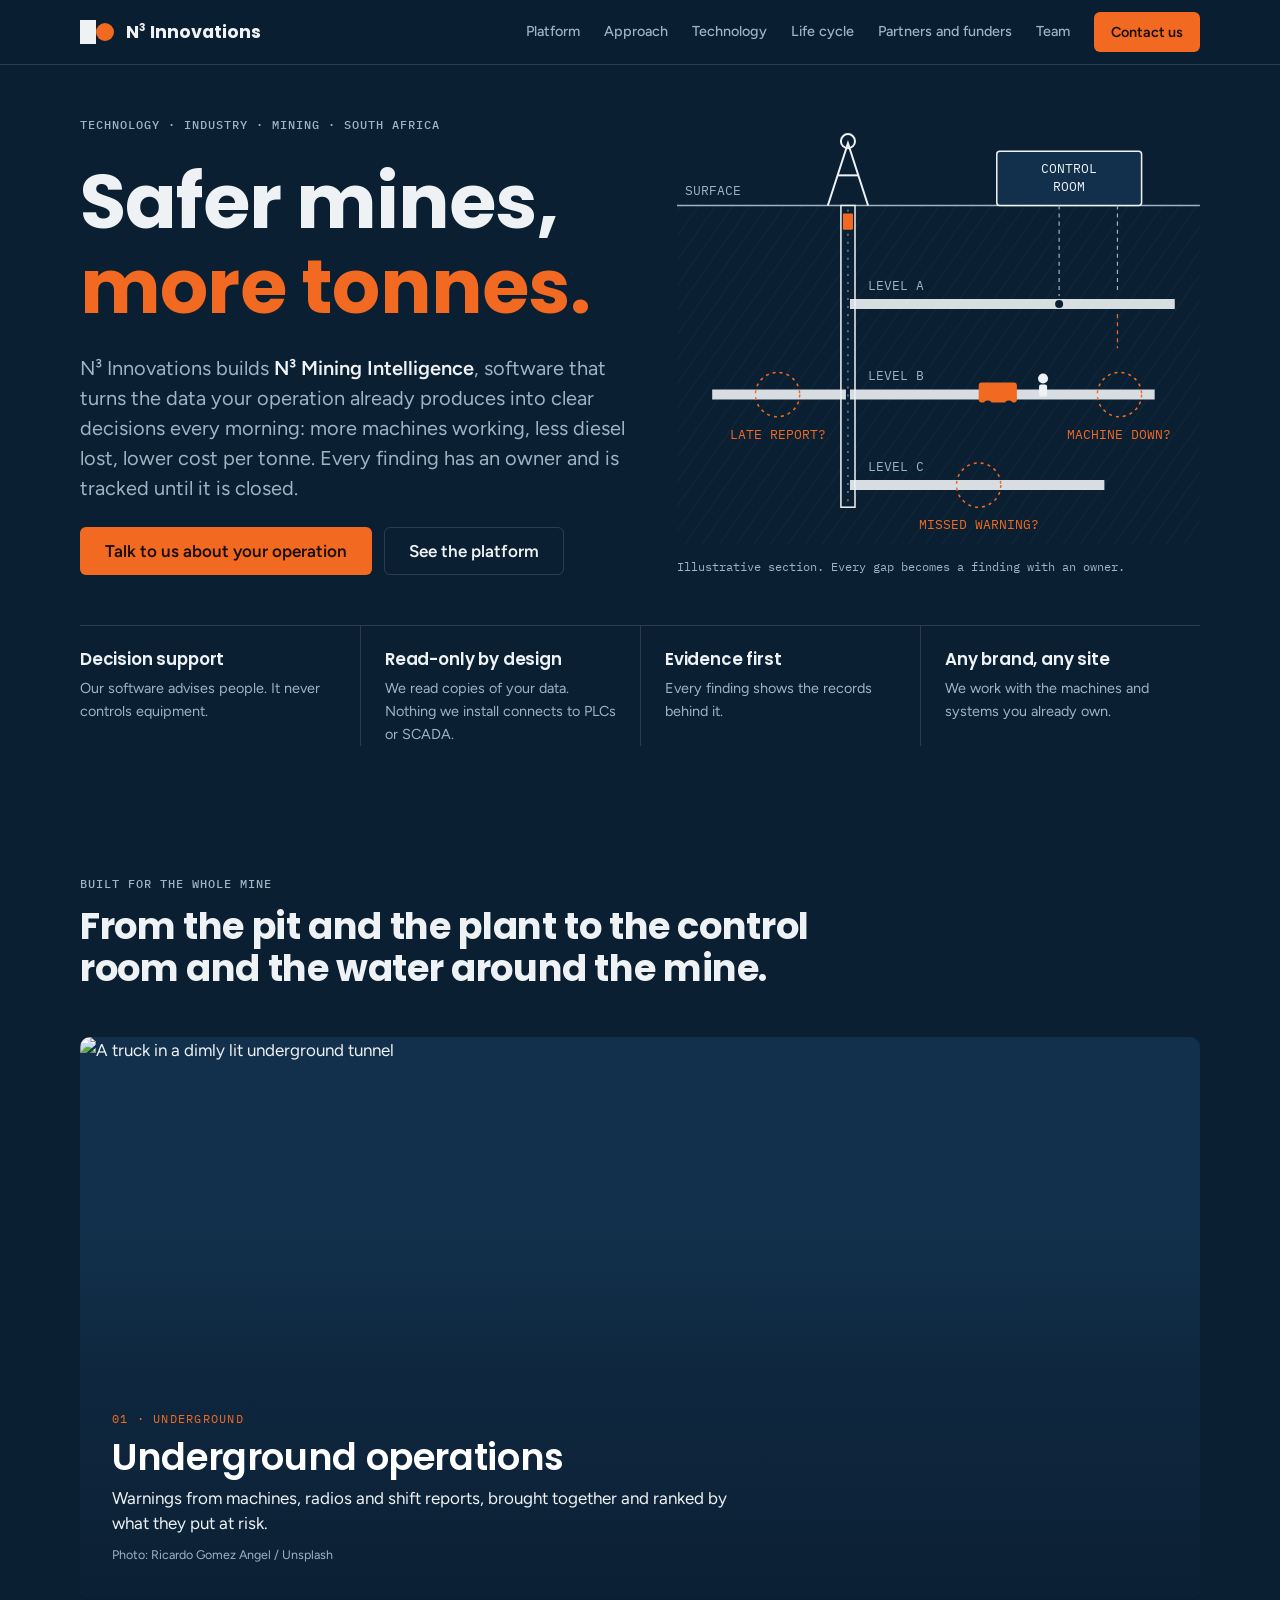
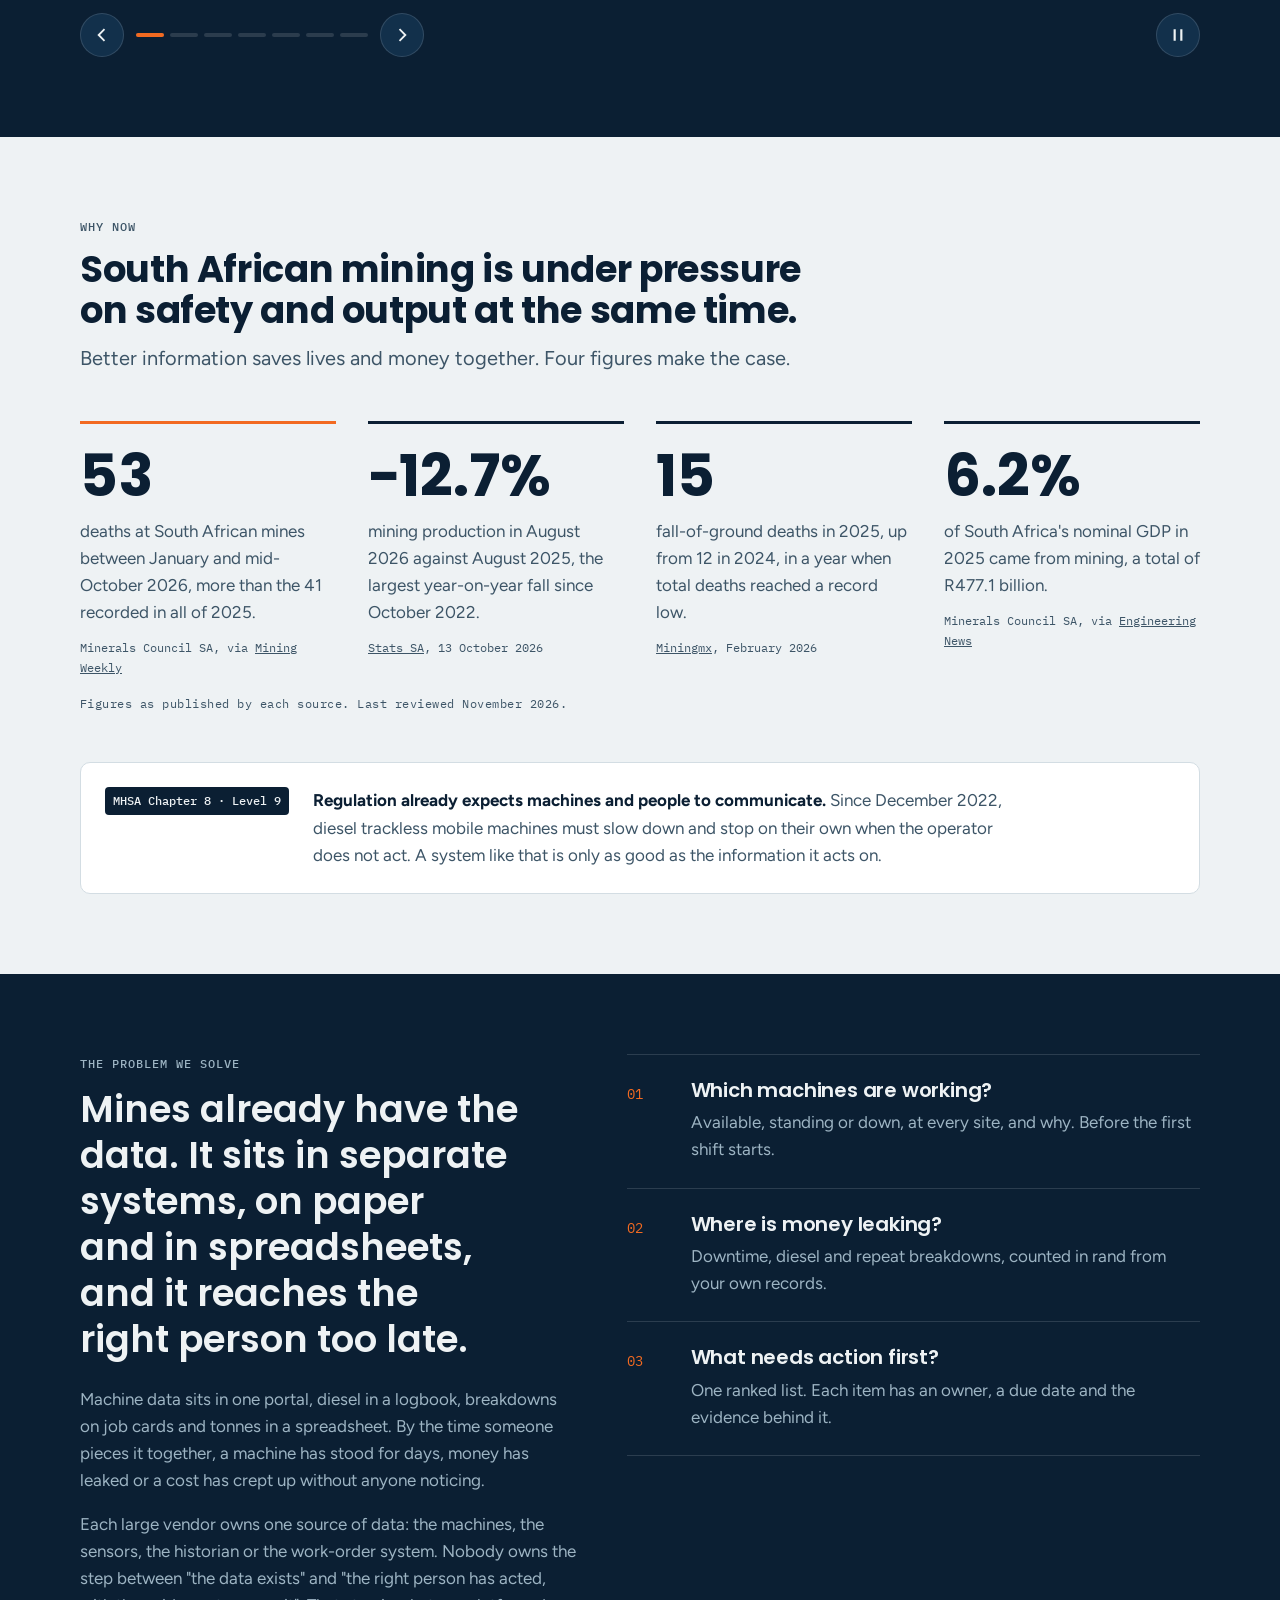
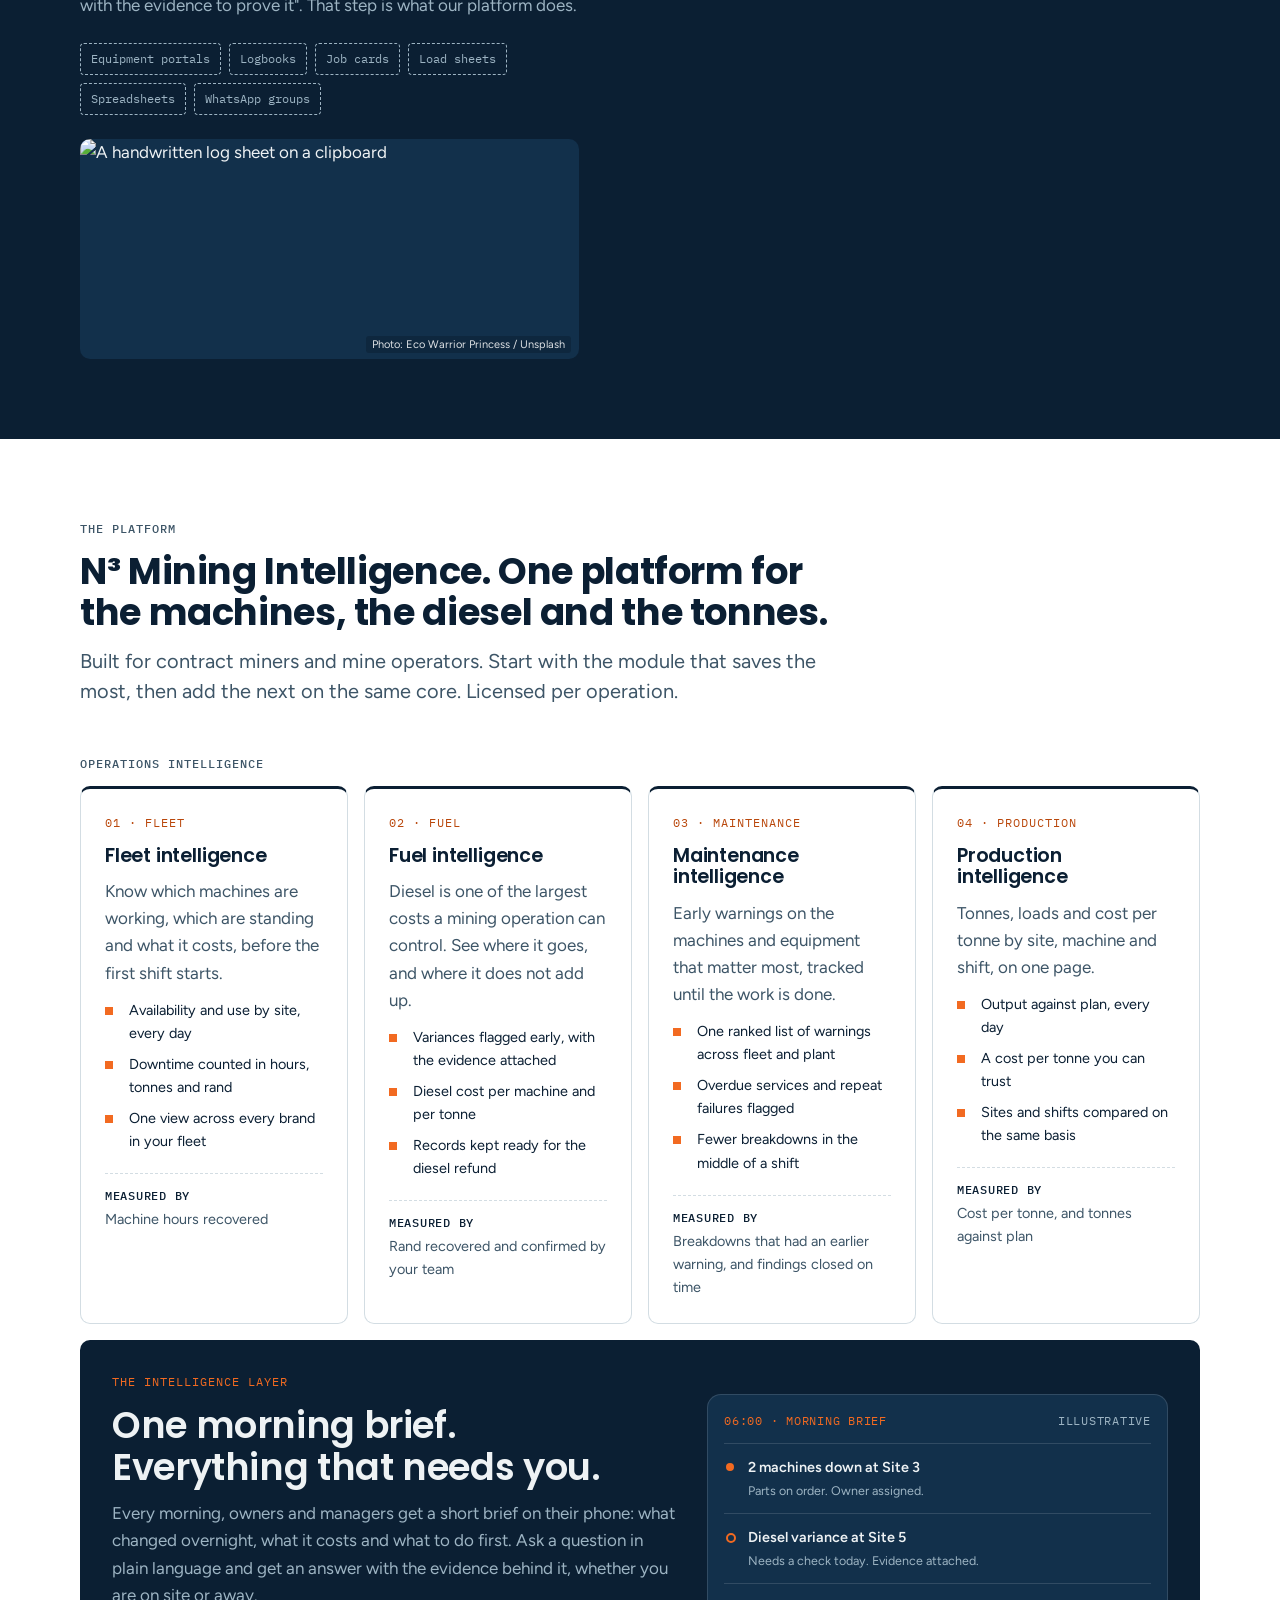
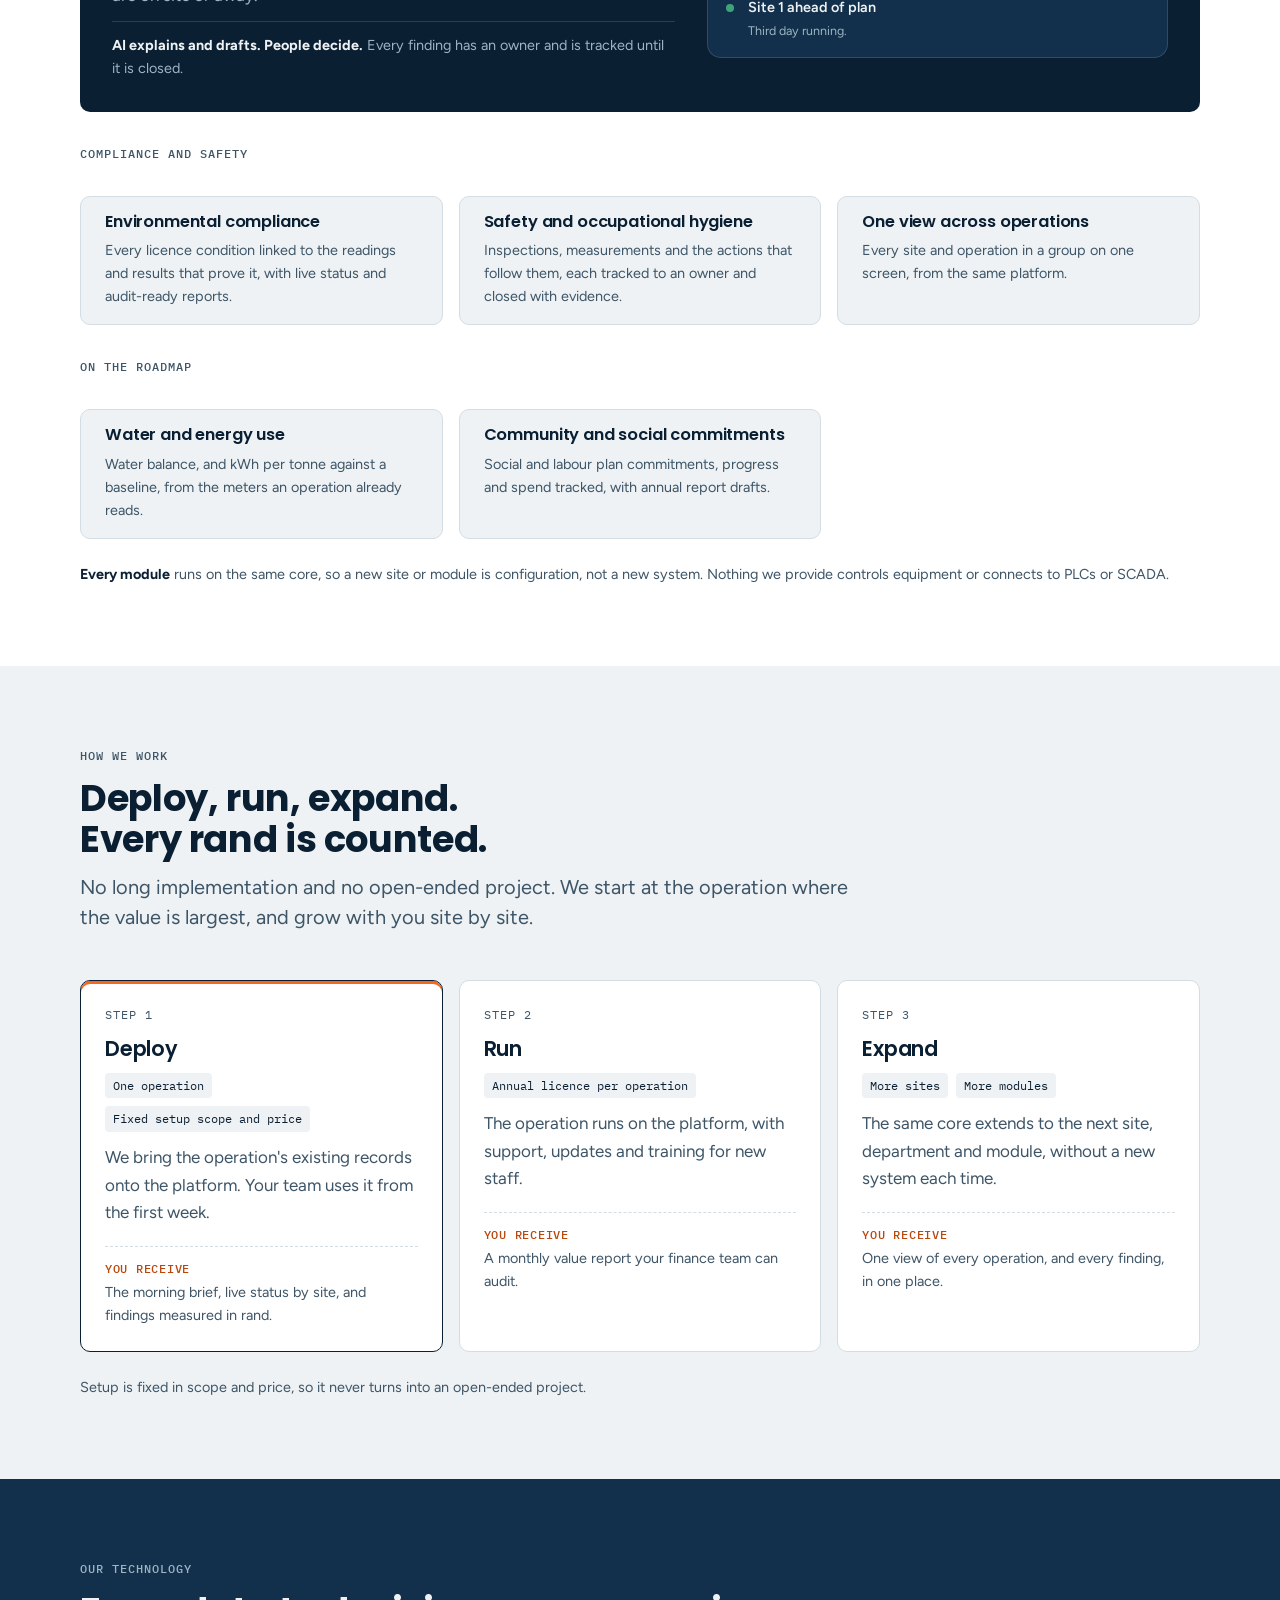
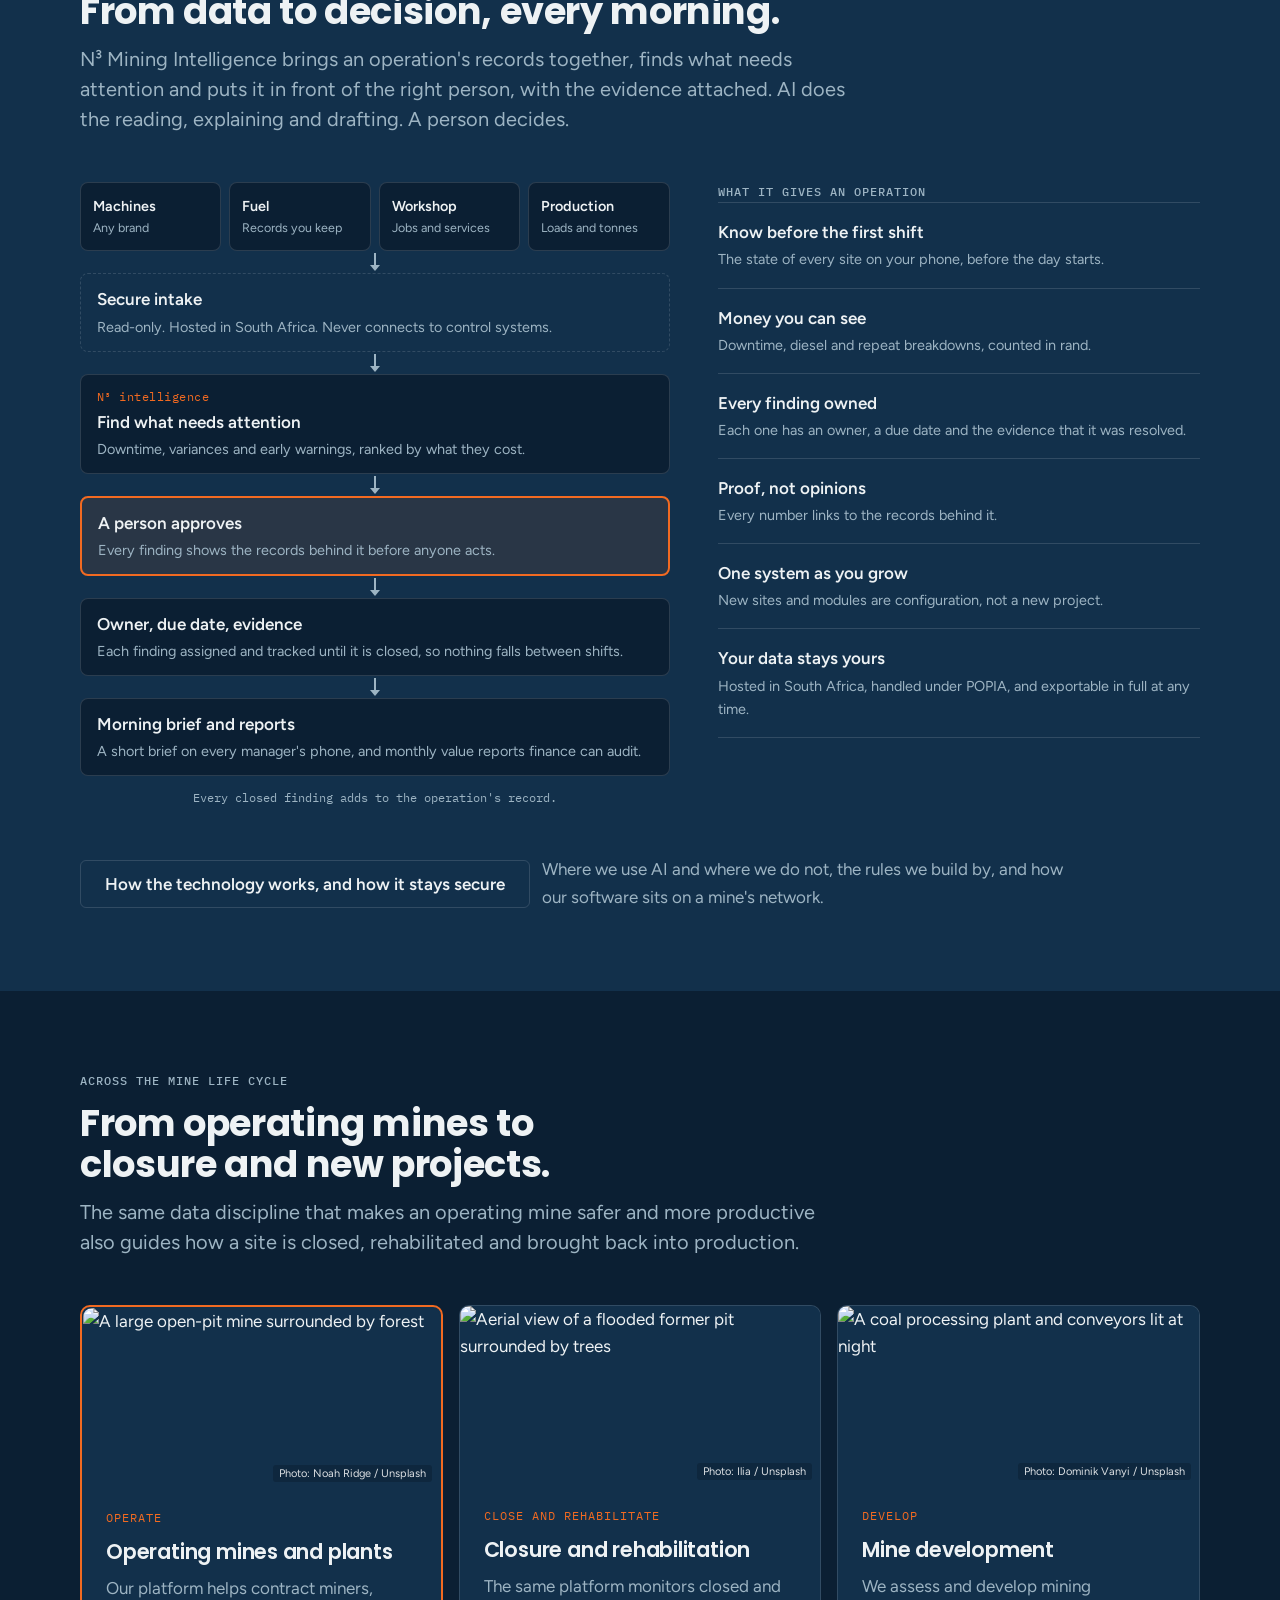
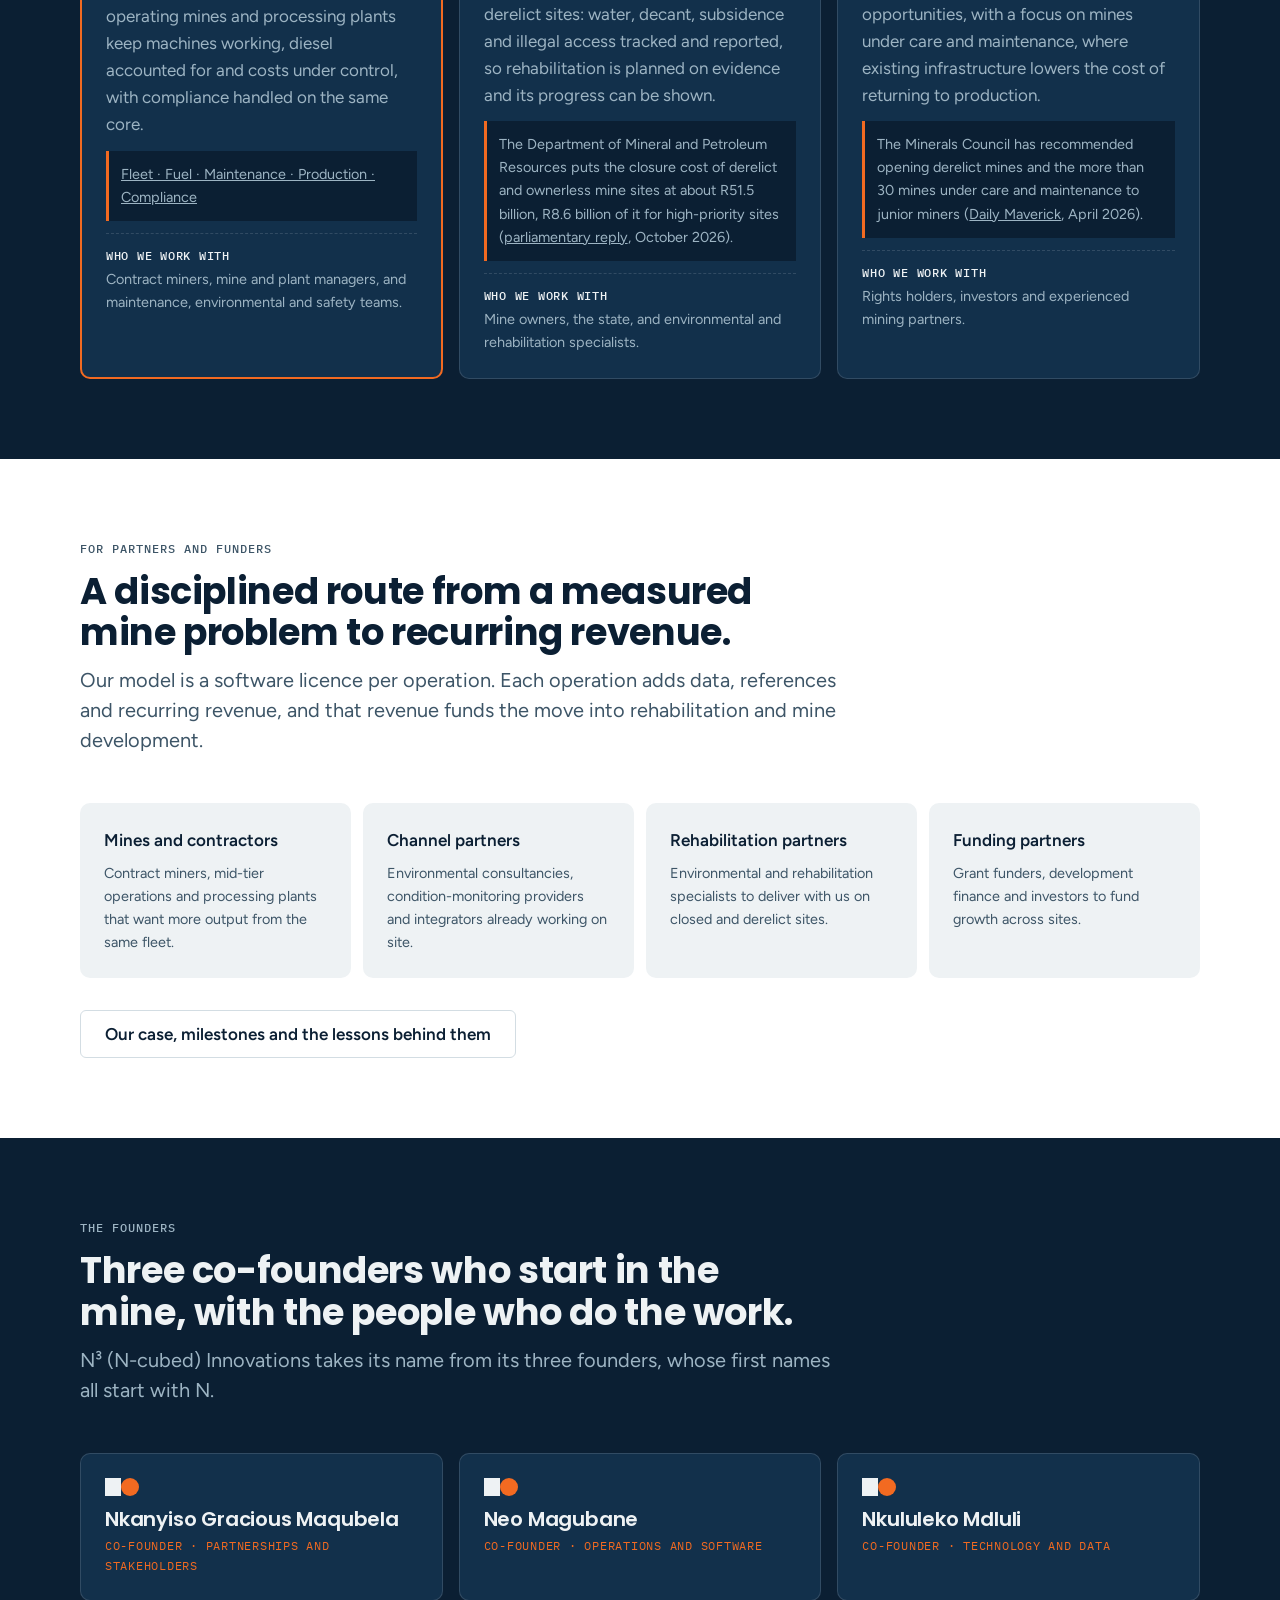
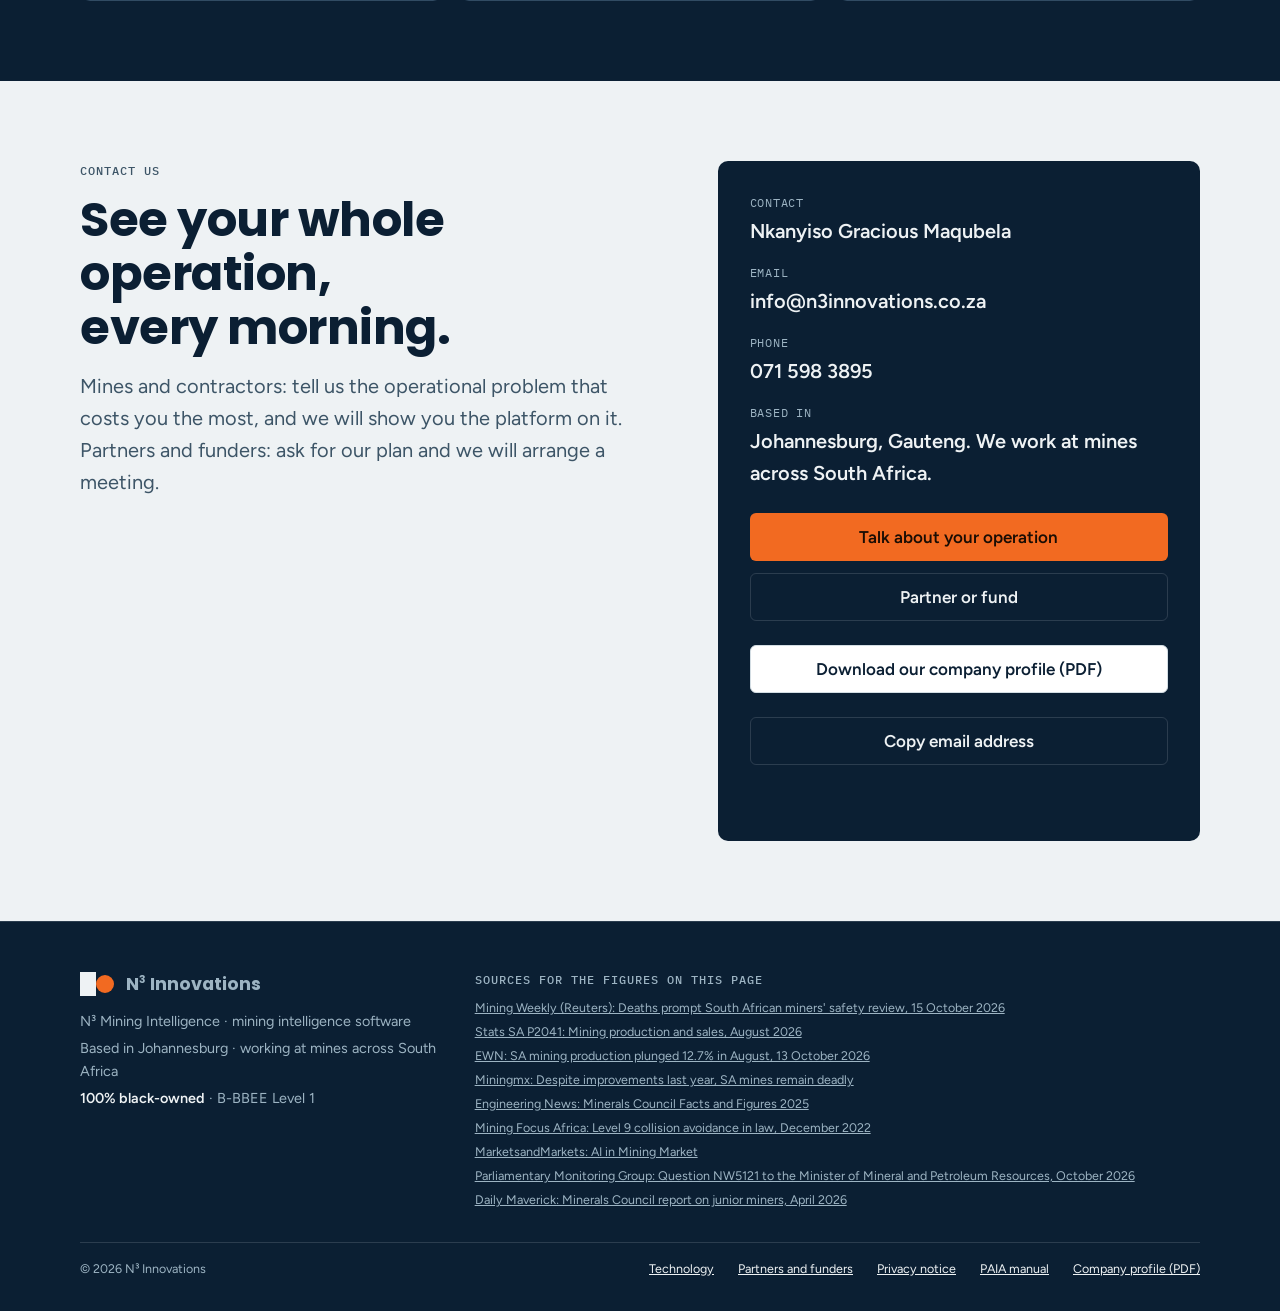
==== index.html @ 75b83145 "Reposition site around N³ Mining Intelligence Lead with operations intelligence (fleet, fuel, mainte" ====
<!doctype html>
<html lang="en-ZA">
<head>
<meta charset="utf-8">
<script>document.documentElement.classList.add('js')</script>
<meta name="viewport" content="width=device-width, initial-scale=1, viewport-fit=cover">
<title>N³ Innovations · Mining intelligence software</title>
<meta name="claude:viewport-fit-sides" content="cover">
<meta name="description" content="N³ Innovations builds N³ Mining Intelligence, software that turns the data a mining operation already produces into clear decisions every morning. Built for contract miners and mine operators in South Africa.">
<meta property="og:title" content="N³ Innovations · Safer mines, more tonnes">
<meta property="og:description" content="Mining intelligence software for contract miners and mine operators. 100% black-owned, B-BBEE Level 1.">
<meta property="og:type" content="website">
<meta property="og:url" content="https://www.n3innovations.co.za/">
<meta property="og:site_name" content="N³ Innovations">
<meta property="og:image" content="https://www.n3innovations.co.za/assets/og-image.png">
<meta property="og:image:width" content="1200">
<meta property="og:image:height" content="630">
<meta property="og:image:alt" content="N³ Innovations: Safer mines, more tonnes.">
<meta name="twitter:card" content="summary_large_image">
<link rel="canonical" href="https://www.n3innovations.co.za/">
<link rel="apple-touch-icon" href="assets/apple-touch-icon.png">
<script type="application/ld+json">
{"@context":"https://schema.org","@type":"Organization","name":"N³ Innovations","alternateName":"N3 Innovations","url":"https://www.n3innovations.co.za/","logo":"https://www.n3innovations.co.za/assets/apple-touch-icon.png","description":"South African mining technology company. N³ Mining Intelligence turns a mining operation's data into clear daily decisions for owners and managers.","areaServed":"ZA","address":{"@type":"PostalAddress","addressLocality":"Johannesburg","addressRegion":"Gauteng","addressCountry":"ZA"},"founder":[{"@type":"Person","name":"Nkanyiso Gracious Maqubela"},{"@type":"Person","name":"Neo Magubane"},{"@type":"Person","name":"Nkululeko Mdluli"}]}
</script>
<meta name="theme-color" content="#0B1F33">
<link rel="icon" href="data:image/svg+xml,%3Csvg xmlns='http://www.w3.org/2000/svg' viewBox='0 0 64 64'%3E%3Crect width='64' height='64' rx='12' fill='%230B1F33'/%3E%3Crect x='10' y='20' width='22' height='24' fill='%23EEF2F4'/%3E%3Ccircle cx='43' cy='32' r='12' fill='%23F26A21'/%3E%3C/svg%3E">
<link rel="preconnect" href="https://fonts.googleapis.com">
<link rel="preconnect" href="https://fonts.gstatic.com" crossorigin>
<link rel="stylesheet" href="https://fonts.googleapis.com/css2?family=Poppins:wght@600;700&family=Figtree:wght@400;500;600;700&family=IBM+Plex+Mono:wght@400;500&display=swap">
<link rel="stylesheet" href="assets/site.css?v=7">
</head>
<body>

<header class="site-head">
  <div class="wrap head-row">
    <a class="brand" href="#top" aria-label="N³ Innovations, home">
      <svg viewBox="0 0 34 24" aria-hidden="true"><rect x="0" y="0" width="16" height="24" fill="#EEF2F4"/><circle cx="25" cy="12" r="9" fill="#F26A21"/></svg>
      <span>N<sup>3</sup> Innovations</span>
    </a>
    <nav class="nav" id="nav" aria-label="Main">
      <a href="#platform">Platform</a>
      <a href="#approach">Approach</a>
      <a href="technology.html">Technology</a>
      <a href="#lifecycle">Life cycle</a>
      <a href="partners.html">Partners and funders</a>
      <a href="#team">Team</a>
    </nav>
    <button class="menu-btn" id="menu-btn" type="button" aria-expanded="false" aria-controls="nav">Menu</button>
    <a class="btn btn-primary" href="#contact">Contact us</a>
  </div>
</header>

<main id="top">

  <!-- Hero -->
  <section class="hero">
    <div class="wrap">
      <div class="hero-grid">
        <div class="hero-copy">
          <p class="label">Technology · Industry · Mining · South Africa</p>
          <h1>Safer mines,<br><em>more tonnes.</em></h1>
          <p class="lead">N³ Innovations builds <b>N³ Mining Intelligence</b>, software that turns the data your operation already produces into clear decisions every morning: more machines working, less diesel lost, lower cost per tonne. Every finding has an owner and is tracked until it is closed.</p>
          <div class="actions">
            <a class="btn btn-primary" href="#contact">Talk to us about your operation</a>
            <a class="btn btn-ghost" href="#platform">See the platform</a>
          </div>
        </div>

        <figure class="section-drawing">
          <svg viewBox="0 0 520 430" role="img" aria-label="Section drawing of a mine: a control room at surface, a shaft and three working levels, with places where machines stand, reports arrive late or warnings are missed.">
            <defs>
              <pattern id="rock" width="14" height="14" patternUnits="userSpaceOnUse" patternTransform="rotate(35)">
                <line x1="0" y1="0" x2="0" y2="14" stroke="#9DB4C3" stroke-opacity="0.10" stroke-width="1"/>
              </pattern>
            </defs>
            <rect x="0" y="92" width="520" height="338" fill="url(#rock)"/>
            <line x1="0" y1="92" x2="520" y2="92" stroke="#9DB4C3" stroke-width="1.5"/>
            <text x="8" y="82" font-family="IBM Plex Mono, monospace" font-size="13" fill="#9DB4C3">SURFACE</text>
            <g stroke="#EEF2F4" stroke-width="2" fill="none">
              <path d="M150 92 L170 30 L190 92"/>
              <path d="M160 62 L180 62"/>
              <circle cx="170" cy="28" r="7"/>
            </g>
            <rect x="163" y="92" width="14" height="300" fill="#0B1F33" stroke="#EEF2F4" stroke-width="1.5"/>
            <line x1="170" y1="96" x2="170" y2="388" stroke="#9DB4C3" stroke-dasharray="2 6"/>
            <rect class="cage" x="165" y="100" width="10" height="16" rx="1" fill="#F26A21"/>
            <rect x="318" y="38" width="144" height="54" rx="3" fill="#12304B" stroke="#EEF2F4" stroke-width="1.5"/>
            <text x="390" y="60" text-anchor="middle" font-family="IBM Plex Mono, monospace" font-size="13" fill="#EEF2F4">CONTROL</text>
            <text x="390" y="78" text-anchor="middle" font-family="IBM Plex Mono, monospace" font-size="13" fill="#EEF2F4">ROOM</text>
            <g font-family="IBM Plex Mono, monospace" font-size="13" fill="#9DB4C3">
              <text x="190" y="176">LEVEL A</text>
              <text x="190" y="266">LEVEL B</text>
              <text x="190" y="356">LEVEL C</text>
            </g>
            <g stroke="#EEF2F4" stroke-width="10" stroke-linecap="square" stroke-opacity="0.9">
              <line x1="177" y1="190" x2="490" y2="190"/>
              <line x1="40" y1="280" x2="163" y2="280"/>
              <line x1="177" y1="280" x2="470" y2="280"/>
              <line x1="177" y1="370" x2="420" y2="370"/>
            </g>
            <path class="sig" d="M380 92 L380 182" stroke="#9DB4C3" stroke-width="1.2" stroke-dasharray="4 4"/>
            <circle cx="380" cy="190" r="4" fill="#0B1F33"/>
            <path class="sig" d="M438 92 L438 180" stroke="#9DB4C3" stroke-width="1.2" stroke-dasharray="4 4"/>
            <path class="sig" d="M438 200 L438 234" stroke="#F26A21" stroke-width="1.2" stroke-dasharray="4 4"/>
            <g class="truck">
              <rect x="300" y="268" width="38" height="20" rx="3" fill="#F26A21"/>
              <circle cx="309" cy="290" r="4" fill="#0B1F33"/><circle cx="330" cy="290" r="4" fill="#0B1F33"/>
            </g>
            <g fill="#EEF2F4"><circle cx="364" cy="264" r="5"/><rect x="360" y="270" width="8" height="12" rx="2"/></g>
            <g font-family="IBM Plex Mono, monospace" font-size="13" fill="#F26A21" text-anchor="middle">
              <circle cx="440" cy="280" r="22" class="ping" fill="none" stroke="#F26A21" stroke-width="1.5" stroke-dasharray="3 4"/>
              <text x="440" y="324">MACHINE DOWN?</text>
              <circle cx="100" cy="280" r="22" class="ping" fill="none" stroke="#F26A21" stroke-width="1.5" stroke-dasharray="3 4"/>
              <text x="100" y="324">LATE REPORT?</text>
              <circle cx="300" cy="370" r="22" class="ping" fill="none" stroke="#F26A21" stroke-width="1.5" stroke-dasharray="3 4"/>
              <text x="300" y="414">MISSED WARNING?</text>
            </g>
          </svg>
          <figcaption class="drawing-note">Illustrative section. Every gap becomes a finding with an owner.</figcaption>
        </figure>
      </div>

      <div class="principles">
        <div><h3>Decision support</h3><p>Our software advises people. It never controls equipment.</p></div>
        <div><h3>Read-only by design</h3><p>We read copies of your data. Nothing we install connects to PLCs or SCADA.</p></div>
        <div><h3>Evidence first</h3><p>Every finding shows the records behind it.</p></div>
        <div><h3>Any brand, any site</h3><p>We work with the machines and systems you already own.</p></div>
      </div>
    </div>
  </section>

  <!-- Built for the whole mine (photo slider) -->
  <section class="band showcase" id="where" aria-labelledby="where-title">
    <div class="wrap">
      <div class="section-head">
        <p class="label">Built for the whole mine</p>
        <h2 id="where-title">From the pit and the plant to the control room and the water around the mine.</h2>
      </div>
      <div class="slider" aria-roledescription="carousel" aria-label="Built for the whole mine">
        <div class="slides">
          <figure class="slide is-active" role="group" aria-roledescription="slide" aria-label="1 of 7: Underground operations">
            <img src="https://images.unsplash.com/photo-1586161148512-64a1b3dac527?auto=format&amp;fit=crop&amp;w=1280&amp;q=70" srcset="https://images.unsplash.com/photo-1586161148512-64a1b3dac527?auto=format&amp;fit=crop&amp;w=640&amp;q=70 640w, https://images.unsplash.com/photo-1586161148512-64a1b3dac527?auto=format&amp;fit=crop&amp;w=960&amp;q=70 960w, https://images.unsplash.com/photo-1586161148512-64a1b3dac527?auto=format&amp;fit=crop&amp;w=1280&amp;q=70 1280w, https://images.unsplash.com/photo-1586161148512-64a1b3dac527?auto=format&amp;fit=crop&amp;w=1800&amp;q=70 1800w" sizes="(min-width: 1184px) 1120px, 100vw" alt="A truck in a dimly lit underground tunnel" loading="eager" decoding="async">
            <figcaption>
              <span class="slide-tag">01 · Underground</span>
              <h3>Underground operations</h3>
              <p>Warnings from machines, radios and shift reports, brought together and ranked by what they put at risk.</p>
              <a class="slide-credit" href="https://unsplash.com/photos/construction-truck-inside-dark-tunnel-F2iCP_knaj8" target="_blank" rel="noopener">Photo: Ricardo Gomez Angel / Unsplash</a>
            </figcaption>
          </figure>
          <figure class="slide" role="group" aria-roledescription="slide" aria-label="2 of 7: Open-pit operations" aria-hidden="true">
            <img src="https://images.unsplash.com/photo-1517089152318-42ec560349c0?auto=format&amp;fit=crop&amp;w=1280&amp;q=70" srcset="https://images.unsplash.com/photo-1517089152318-42ec560349c0?auto=format&amp;fit=crop&amp;w=640&amp;q=70 640w, https://images.unsplash.com/photo-1517089152318-42ec560349c0?auto=format&amp;fit=crop&amp;w=960&amp;q=70 960w, https://images.unsplash.com/photo-1517089152318-42ec560349c0?auto=format&amp;fit=crop&amp;w=1280&amp;q=70 1280w, https://images.unsplash.com/photo-1517089152318-42ec560349c0?auto=format&amp;fit=crop&amp;w=1800&amp;q=70 1800w" sizes="(min-width: 1184px) 1120px, 100vw" alt="Aerial view of haul trucks and loaders working in an open pit" loading="lazy" decoding="async">
            <figcaption>
              <span class="slide-tag">02 · Open pit</span>
              <h3>Open-pit operations</h3>
              <p>Delays and downtime measured against the mine's own baseline, so every improvement is counted in tonnes and rand.</p>
              <a class="slide-credit" href="https://unsplash.com/photos/aerial-photography-of-dump-trucks-EN1tF2EG-50" target="_blank" rel="noopener">Photo: Shane McLendon / Unsplash</a>
            </figcaption>
          </figure>
          <figure class="slide" role="group" aria-roledescription="slide" aria-label="3 of 7: Processing plants" aria-hidden="true">
            <img src="https://images.unsplash.com/photo-1651672395480-76f41eb0b591?auto=format&amp;fit=crop&amp;w=1280&amp;q=70" srcset="https://images.unsplash.com/photo-1651672395480-76f41eb0b591?auto=format&amp;fit=crop&amp;w=640&amp;q=70 640w, https://images.unsplash.com/photo-1651672395480-76f41eb0b591?auto=format&amp;fit=crop&amp;w=960&amp;q=70 960w, https://images.unsplash.com/photo-1651672395480-76f41eb0b591?auto=format&amp;fit=crop&amp;w=1280&amp;q=70 1280w, https://images.unsplash.com/photo-1651672395480-76f41eb0b591?auto=format&amp;fit=crop&amp;w=1800&amp;q=70 1800w" sizes="(min-width: 1184px) 1120px, 100vw" alt="Conveyor gantries and steel walkways at a processing plant" loading="lazy" decoding="async">
            <figcaption>
              <span class="slide-tag">03 · Processing</span>
              <h3>Processing plants</h3>
              <p>Condition data from conveyors, pumps and crushers, turned into jobs that are done before the failure.</p>
              <a class="slide-credit" href="https://unsplash.com/photos/a-building-under-construction-JipsToMInVI" target="_blank" rel="noopener">Photo: Jandira Sonnendeck / Unsplash</a>
            </figcaption>
          </figure>
          <figure class="slide" role="group" aria-roledescription="slide" aria-label="4 of 7: Maintenance teams" aria-hidden="true">
            <img src="https://images.unsplash.com/photo-1513828742140-ccaa28f3eda0?auto=format&amp;fit=crop&amp;w=1280&amp;q=70" srcset="https://images.unsplash.com/photo-1513828742140-ccaa28f3eda0?auto=format&amp;fit=crop&amp;w=640&amp;q=70 640w, https://images.unsplash.com/photo-1513828742140-ccaa28f3eda0?auto=format&amp;fit=crop&amp;w=960&amp;q=70 960w, https://images.unsplash.com/photo-1513828742140-ccaa28f3eda0?auto=format&amp;fit=crop&amp;w=1280&amp;q=70 1280w, https://images.unsplash.com/photo-1513828742140-ccaa28f3eda0?auto=format&amp;fit=crop&amp;w=1800&amp;q=70 1800w" sizes="(min-width: 1184px) 1120px, 100vw" alt="Pumps and pipework in an industrial plant room" loading="lazy" decoding="async">
            <figcaption>
              <span class="slide-tag">04 · Maintenance</span>
              <h3>Maintenance teams</h3>
              <p>Every warning linked to an asset, approved by a planner and tracked to a closed work order.</p>
              <a class="slide-credit" href="https://unsplash.com/photos/grey-industrial-equipment-mhUsz2ezlXQ" target="_blank" rel="noopener">Photo: Crystal Kwok / Unsplash</a>
            </figcaption>
          </figure>
          <figure class="slide" role="group" aria-roledescription="slide" aria-label="5 of 7: Control rooms" aria-hidden="true">
            <img src="https://images.unsplash.com/photo-1652145595413-0a79398e5888?auto=format&amp;fit=crop&amp;w=1280&amp;q=70" srcset="https://images.unsplash.com/photo-1652145595413-0a79398e5888?auto=format&amp;fit=crop&amp;w=640&amp;q=70 640w, https://images.unsplash.com/photo-1652145595413-0a79398e5888?auto=format&amp;fit=crop&amp;w=960&amp;q=70 960w, https://images.unsplash.com/photo-1652145595413-0a79398e5888?auto=format&amp;fit=crop&amp;w=1280&amp;q=70 1280w, https://images.unsplash.com/photo-1652145595413-0a79398e5888?auto=format&amp;fit=crop&amp;w=1800&amp;q=70 1800w" sizes="(min-width: 1184px) 1120px, 100vw" alt="An industrial control room with rows of consoles and screens" loading="lazy" decoding="async">
            <figcaption>
              <span class="slide-tag">05 · Control room</span>
              <h3>Control rooms</h3>
              <p>Read-only software that advises people and never controls equipment.</p>
              <a class="slide-credit" href="https://unsplash.com/photos/a-room-with-many-screens-and-monitors-wrx2tdzzgDw" target="_blank" rel="noopener">Photo: Ana Garnica / Unsplash</a>
            </figcaption>
          </figure>
          <figure class="slide" role="group" aria-roledescription="slide" aria-label="6 of 7: Water and environment" aria-hidden="true">
            <img src="https://images.unsplash.com/photo-1592577495540-60f4b9270c6d?auto=format&amp;fit=crop&amp;w=1280&amp;q=70" srcset="https://images.unsplash.com/photo-1592577495540-60f4b9270c6d?auto=format&amp;fit=crop&amp;w=640&amp;q=70 640w, https://images.unsplash.com/photo-1592577495540-60f4b9270c6d?auto=format&amp;fit=crop&amp;w=960&amp;q=70 960w, https://images.unsplash.com/photo-1592577495540-60f4b9270c6d?auto=format&amp;fit=crop&amp;w=1280&amp;q=70 1280w, https://images.unsplash.com/photo-1592577495540-60f4b9270c6d?auto=format&amp;fit=crop&amp;w=1800&amp;q=70 1800w" sizes="(min-width: 1184px) 1120px, 100vw" alt="Red-tinted water filling a flooded open-pit mine" loading="lazy" decoding="async">
            <figcaption>
              <span class="slide-tag">06 · Water</span>
              <h3>Water and environment</h3>
              <p>Water quality and discharge data kept current, so audits are clean and problems are caught early.</p>
              <a class="slide-credit" href="https://unsplash.com/photos/lake-near-mountain-during-daytime-EY83fMqR4_o" target="_blank" rel="noopener">Photo: Evgenii Pliusnin / Unsplash</a>
            </figcaption>
          </figure>
          <figure class="slide" role="group" aria-roledescription="slide" aria-label="7 of 7: Closure and mine development" aria-hidden="true">
            <img src="https://images.unsplash.com/photo-1616079537574-0e1b4d27be4e?auto=format&amp;fit=crop&amp;w=1280&amp;q=70" srcset="https://images.unsplash.com/photo-1616079537574-0e1b4d27be4e?auto=format&amp;fit=crop&amp;w=640&amp;q=70 640w, https://images.unsplash.com/photo-1616079537574-0e1b4d27be4e?auto=format&amp;fit=crop&amp;w=960&amp;q=70 960w, https://images.unsplash.com/photo-1616079537574-0e1b4d27be4e?auto=format&amp;fit=crop&amp;w=1280&amp;q=70 1280w, https://images.unsplash.com/photo-1616079537574-0e1b4d27be4e?auto=format&amp;fit=crop&amp;w=1800&amp;q=70 1800w" sizes="(min-width: 1184px) 1120px, 100vw" alt="A steel mine headframe against a blue sky" loading="lazy" decoding="async">
            <figcaption>
              <span class="slide-tag">07 · Closure and development</span>
              <h3>Closure and mine development</h3>
              <p>Closed and derelict sites rehabilitated on evidence, and mines under care and maintenance brought back.</p>
              <a class="slide-credit" href="https://unsplash.com/photos/black-metal-tower-under-blue-sky-IjOPD3VosTs" target="_blank" rel="noopener">Photo: Colter Olmstead / Unsplash</a>
            </figcaption>
          </figure>
        </div>
        <div class="slider-ui">
          <button class="slider-btn prev" type="button" aria-label="Previous slide"><svg viewBox="0 0 24 24" aria-hidden="true"><path d="M15 5l-7 7 7 7" fill="none" stroke="currentColor" stroke-width="2.2"/></svg></button>
          <div class="dots">
            <button class="dot is-active" type="button" aria-label="Show slide 1: Underground operations" aria-current="true"></button>
            <button class="dot" type="button" aria-label="Show slide 2: Open-pit operations"></button>
            <button class="dot" type="button" aria-label="Show slide 3: Processing plants"></button>
            <button class="dot" type="button" aria-label="Show slide 4: Maintenance teams"></button>
            <button class="dot" type="button" aria-label="Show slide 5: Control rooms"></button>
            <button class="dot" type="button" aria-label="Show slide 6: Water and environment"></button>
            <button class="dot" type="button" aria-label="Show slide 7: Closure and mine development"></button>
          </div>
          <button class="slider-btn next" type="button" aria-label="Next slide"><svg viewBox="0 0 24 24" aria-hidden="true"><path d="M9 5l7 7-7 7" fill="none" stroke="currentColor" stroke-width="2.2"/></svg></button>
          <button class="slider-btn pause" type="button" aria-label="Pause the slideshow" aria-pressed="false"><svg viewBox="0 0 24 24" aria-hidden="true"><path class="i-pause" d="M8 5v14M16 5v14" stroke="currentColor" stroke-width="2.6"/><path class="i-play" d="M8 5l11 7-11 7z" fill="currentColor"/></svg></button>
        </div>
      </div>
    </div>
  </section>

  <!-- Why now -->
  <section class="band light" id="why">
    <div class="wrap">
      <div class="section-head">
        <p class="label">Why now</p>
        <h2>South African mining is under pressure on safety and output at the same time.</h2>
        <p class="lead">Better information saves lives and money together. Four figures make the case.</p>
      </div>
      <div class="stats">
        <article class="stat alert">
          <div class="stat-num">53</div>
          <p>deaths at South African mines between January and mid-October 2026, more than the 41 recorded in all of 2025.</p>
          <p class="src">Minerals Council SA, via <a href="https://www.miningweekly.com/article/deaths-prompt-south-african-miners-safety-review-minerals-council-ceo-says-2026-10-15" target="_blank" rel="noopener">Mining Weekly</a></p>
        </article>
        <article class="stat">
          <div class="stat-num">&minus;12.7%</div>
          <p>mining production in August 2026 against August 2025, the largest year-on-year fall since October 2022.</p>
          <p class="src"><a href="https://www.statssa.gov.za/publications/P2041/P2041August2026.pdf" target="_blank" rel="noopener">Stats SA</a>, 13 October 2026</p>
        </article>
        <article class="stat">
          <div class="stat-num">15</div>
          <p>fall-of-ground deaths in 2025, up from 12 in 2024, in a year when total deaths reached a record low.</p>
          <p class="src"><a href="https://www.miningmx.com/news/markets/64075-despite-improvements-last-year-sa-mines-remain-deadly/" target="_blank" rel="noopener">Miningmx</a>, February 2026</p>
        </article>
        <article class="stat">
          <div class="stat-num">6.2%</div>
          <p>of South Africa's nominal GDP in 2025 came from mining, a total of R477.1 billion.</p>
          <p class="src">Minerals Council SA, via <a href="https://engineeringnews.co.za/article/strong-commodity-prices-in-2025-ensure-modest-growth-backing-for-sa-mining-minerals-council-2026-10-16" target="_blank" rel="noopener">Engineering News</a></p>
        </article>
      </div>
      <p class="stats-note">Figures as published by each source. Last reviewed November 2026.</p>
      <div class="reg-note">
        <span class="reg-tag">MHSA Chapter 8 · Level 9</span>
        <p><strong>Regulation already expects machines and people to communicate.</strong> Since December 2022, diesel trackless mobile machines must slow down and stop on their own when the operator does not act. A system like that is only as good as the information it acts on.</p>
      </div>
    </div>
  </section>

  <!-- The gap -->
  <section class="band" id="gap">
    <div class="wrap gap-grid">
      <div>
        <p class="label" style="margin-bottom:12px">The problem we solve</p>
        <blockquote>Mines already have the data. It sits in separate systems, on paper and in spreadsheets, and it reaches the right person too late.</blockquote>
        <div class="body">
          <p>Machine data sits in one portal, diesel in a logbook, breakdowns on job cards and tonnes in a spreadsheet. By the time someone pieces it together, a machine has stood for days, money has leaked or a cost has crept up without anyone noticing.</p>
          <p>Each large vendor owns one source of data: the machines, the sensors, the historian or the work-order system. Nobody owns the step between "the data exists" and "the right person has acted, with the evidence to prove it". That step is what our platform does.</p>
        </div>
        <div class="silos" aria-label="Where warnings sit today">
          <span>Equipment portals</span><span>Logbooks</span><span>Job cards</span><span>Load sheets</span><span>Spreadsheets</span><span>WhatsApp groups</span>
        </div>
        <figure class="ph gap-photo"><img src="https://images.unsplash.com/photo-1523705480679-b5d0cc17a656?auto=format&amp;fit=crop&amp;w=800&amp;q=70" srcset="https://images.unsplash.com/photo-1523705480679-b5d0cc17a656?auto=format&amp;fit=crop&amp;w=480&amp;q=70 480w, https://images.unsplash.com/photo-1523705480679-b5d0cc17a656?auto=format&amp;fit=crop&amp;w=800&amp;q=70 800w, https://images.unsplash.com/photo-1523705480679-b5d0cc17a656?auto=format&amp;fit=crop&amp;w=1200&amp;q=70 1200w" sizes="(min-width: 1184px) 520px, 100vw" alt="A handwritten log sheet on a clipboard" loading="lazy" decoding="async"><a class="ph-credit" href="https://unsplash.com/photos/date-organizer-clipboard-lUShu7PHIGA" target="_blank" rel="noopener">Photo: Eco Warrior Princess / Unsplash</a></figure>
      </div>
      <ol class="questions">
        <li><span class="q-num">01</span><div><h3>Which machines are working?</h3><p>Available, standing or down, at every site, and why. Before the first shift starts.</p></div></li>
        <li><span class="q-num">02</span><div><h3>Where is money leaking?</h3><p>Downtime, diesel and repeat breakdowns, counted in rand from your own records.</p></div></li>
        <li><span class="q-num">03</span><div><h3>What needs action first?</h3><p>One ranked list. Each item has an owner, a due date and the evidence behind it.</p></div></li>
      </ol>
    </div>
  </section>

  <!-- Platform -->
  <section class="band white" id="platform">
    <div class="wrap">
      <div class="section-head">
        <p class="label">The platform</p>
        <h2>N³ Mining Intelligence. One platform for the machines, the diesel and the tonnes.</h2>
        <p class="lead">Built for contract miners and mine operators. Start with the module that saves the most, then add the next on the same core. Licensed per operation.</p>
      </div>

      <p class="label group-title">Operations intelligence</p>
      <div class="services four">
        <article class="service">
          <span class="svc-tag">01 · Fleet</span>
          <h3>Fleet intelligence</h3>
          <p class="svc-lead">Know which machines are working, which are standing and what it costs, before the first shift starts.</p>
          <ul>
            <li>Availability and use by site, every day</li>
            <li>Downtime counted in hours, tonnes and rand</li>
            <li>One view across every brand in your fleet</li>
          </ul>
          <p class="svc-measure"><b>Measured by</b>Machine hours recovered</p>
        </article>
        <article class="service">
          <span class="svc-tag">02 · Fuel</span>
          <h3>Fuel intelligence</h3>
          <p class="svc-lead">Diesel is one of the largest costs a mining operation can control. See where it goes, and where it does not add up.</p>
          <ul>
            <li>Variances flagged early, with the evidence attached</li>
            <li>Diesel cost per machine and per tonne</li>
            <li>Records kept ready for the diesel refund</li>
          </ul>
          <p class="svc-measure"><b>Measured by</b>Rand recovered and confirmed by your team</p>
        </article>
        <article class="service">
          <span class="svc-tag">03 · Maintenance</span>
          <h3>Maintenance intelligence</h3>
          <p class="svc-lead">Early warnings on the machines and equipment that matter most, tracked until the work is done.</p>
          <ul>
            <li>One ranked list of warnings across fleet and plant</li>
            <li>Overdue services and repeat failures flagged</li>
            <li>Fewer breakdowns in the middle of a shift</li>
          </ul>
          <p class="svc-measure"><b>Measured by</b>Breakdowns that had an earlier warning, and findings closed on time</p>
        </article>
        <article class="service">
          <span class="svc-tag">04 · Production</span>
          <h3>Production intelligence</h3>
          <p class="svc-lead">Tonnes, loads and cost per tonne by site, machine and shift, on one page.</p>
          <ul>
            <li>Output against plan, every day</li>
            <li>A cost per tonne you can trust</li>
            <li>Sites and shifts compared on the same basis</li>
          </ul>
          <p class="svc-measure"><b>Measured by</b>Cost per tonne, and tonnes against plan</p>
        </article>
      </div>

      <div class="engine">
        <div class="engine-copy">
          <span class="svc-tag">The intelligence layer</span>
          <h3>One morning brief. Everything that needs you.</h3>
          <p>Every morning, owners and managers get a short brief on their phone: what changed overnight, what it costs and what to do first. Ask a question in plain language and get an answer with the evidence behind it, whether you are on site or away.</p>
          <p class="engine-rule"><b>AI explains and drafts. People decide.</b> Every finding has an owner and is tracked until it is closed.</p>
        </div>
        <figure class="brief" aria-label="Illustrative example of a morning brief">
          <div class="brief-head"><span>06:00 · Morning brief</span><span>Illustrative</span></div>
          <ul>
            <li class="crit"><b>2 machines down at Site 3</b><span>Parts on order. Owner assigned.</span></li>
            <li class="warn"><b>Diesel variance at Site 5</b><span>Needs a check today. Evidence attached.</span></li>
            <li class="good"><b>Site 1 ahead of plan</b><span>Third day running.</span></li>
          </ul>
        </figure>
      </div>

      <p class="label group-title">Compliance and safety</p>
      <div class="services-also">
        <article class="also-card">
          <h3>Environmental compliance</h3>
          <p>Every licence condition linked to the readings and results that prove it, with live status and audit-ready reports.</p>
        </article>
        <article class="also-card">
          <h3>Safety and occupational hygiene</h3>
          <p>Inspections, measurements and the actions that follow them, each tracked to an owner and closed with evidence.</p>
        </article>
        <article class="also-card">
          <h3>One view across operations</h3>
          <p>Every site and operation in a group on one screen, from the same platform.</p>
        </article>
      </div>

      <p class="label group-title">On the roadmap</p>
      <div class="services-also">
        <article class="also-card">
          <h3>Water and energy use</h3>
          <p>Water balance, and kWh per tonne against a baseline, from the meters an operation already reads.</p>
        </article>
        <article class="also-card">
          <h3>Community and social commitments</h3>
          <p>Social and labour plan commitments, progress and spend tracked, with annual report drafts.</p>
        </article>
      </div>
      <p class="svc-note"><b>Every module</b> runs on the same core, so a new site or module is configuration, not a new system. Nothing we provide controls equipment or connects to PLCs or SCADA.</p>
    </div>
  </section>

  <!-- Approach -->
  <section class="band light" id="approach">
    <div class="wrap">
      <div class="section-head">
        <p class="label">How we work</p>
        <h2>Deploy, run, expand. Every rand is counted.</h2>
        <p class="lead">No long implementation and no open-ended project. We start at the operation where the value is largest, and grow with you site by site.</p>
      </div>
      <ol class="stages">
        <li class="stage">
          <span class="num">Step 1</span>
          <h3>Deploy</h3>
          <div class="terms"><span>One operation</span><span>Fixed setup scope and price</span></div>
          <p>We bring the operation's existing records onto the platform. Your team uses it from the first week.</p>
          <p class="gate"><b>You receive</b>The morning brief, live status by site, and findings measured in rand.</p>
        </li>
        <li class="stage">
          <span class="num">Step 2</span>
          <h3>Run</h3>
          <div class="terms"><span>Annual licence per operation</span></div>
          <p>The operation runs on the platform, with support, updates and training for new staff.</p>
          <p class="gate"><b>You receive</b>A monthly value report your finance team can audit.</p>
        </li>
        <li class="stage">
          <span class="num">Step 3</span>
          <h3>Expand</h3>
          <div class="terms"><span>More sites</span><span>More modules</span></div>
          <p>The same core extends to the next site, department and module, without a new system each time.</p>
          <p class="gate"><b>You receive</b>One view of every operation, and every finding, in one place.</p>
        </li>
      </ol>
      <p class="stages-note">Setup is fixed in scope and price, so it never turns into an open-ended project.</p>
    </div>
  </section>

  <!-- Product -->
  <section class="band raised" id="technology">
    <div class="wrap">
      <div class="section-head">
        <p class="label">Our technology</p>
        <h2>From data to decision, every morning.</h2>
        <p class="lead">N³ Mining Intelligence brings an operation's records together, finds what needs attention and puts it in front of the right person, with the evidence attached. AI does the reading, explaining and drafting. A person decides.</p>
      </div>
      <div class="product">
        <div class="flow" aria-label="How N³ Mining Intelligence works">
          <div class="flow-sources">
            <div class="src-chip"><b>Machines</b><span>Any brand</span></div>
            <div class="src-chip"><b>Fuel</b><span>Records you keep</span></div>
            <div class="src-chip"><b>Workshop</b><span>Jobs and services</span></div>
            <div class="src-chip"><b>Production</b><span>Loads and tonnes</span></div>
          </div>
          <div class="arrow" aria-hidden="true"></div>
          <div class="flow-step agent"><b>Secure intake</b><span>Read-only. Hosted in South Africa. Never connects to control systems.</span></div>
          <div class="arrow" aria-hidden="true"></div>
          <div class="flow-step"><span class="ai">N³ intelligence</span><b>Find what needs attention</b><span>Downtime, variances and early warnings, ranked by what they cost.</span></div>
          <div class="arrow" aria-hidden="true"></div>
          <div class="flow-step human"><b>A person approves</b><span>Every finding shows the records behind it before anyone acts.</span></div>
          <div class="arrow" aria-hidden="true"></div>
          <div class="flow-step"><b>Owner, due date, evidence</b><span>Each finding assigned and tracked until it is closed, so nothing falls between shifts.</span></div>
          <div class="arrow" aria-hidden="true"></div>
          <div class="flow-step"><b>Morning brief and reports</b><span>A short brief on every manager's phone, and monthly value reports finance can audit.</span></div>
          <p class="loop">Every closed finding adds to the operation's record.</p>
        </div>

        <div>
          <p class="label col-title">What it gives an operation</p>
          <ul class="features">
            <li><b>Know before the first shift</b><span>The state of every site on your phone, before the day starts.</span></li>
            <li><b>Money you can see</b><span>Downtime, diesel and repeat breakdowns, counted in rand.</span></li>
            <li><b>Every finding owned</b><span>Each one has an owner, a due date and the evidence that it was resolved.</span></li>
            <li><b>Proof, not opinions</b><span>Every number links to the records behind it.</span></li>
            <li><b>One system as you grow</b><span>New sites and modules are configuration, not a new project.</span></li>
            <li><b>Your data stays yours</b><span>Hosted in South Africa, handled under POPIA, and exportable in full at any time.</span></li>
          </ul>
        </div>
      </div>

      <div class="tech-more">
        <a class="btn btn-ghost" href="technology.html">How the technology works, and how it stays secure</a>
        <p>Where we use AI and where we do not, the rules we build by, and how our software sits on a mine's network.</p>
      </div>

    </div>
  </section>

  <!-- Mine life cycle -->
  <section class="band" id="lifecycle">
    <div class="wrap">
      <div class="section-head">
        <p class="label">Across the mine life cycle</p>
        <h2>From operating mines to closure and new projects.</h2>
        <p class="lead">The same data discipline that makes an operating mine safer and more productive also guides how a site is closed, rehabilitated and brought back into production.</p>
      </div>
      <ol class="horizons">
        <li class="horizon now">
          <figure class="ph card-photo"><img src="https://images.unsplash.com/photo-1647969476632-17261bc91afa?auto=format&amp;fit=crop&amp;w=800&amp;q=70" srcset="https://images.unsplash.com/photo-1647969476632-17261bc91afa?auto=format&amp;fit=crop&amp;w=480&amp;q=70 480w, https://images.unsplash.com/photo-1647969476632-17261bc91afa?auto=format&amp;fit=crop&amp;w=800&amp;q=70 800w, https://images.unsplash.com/photo-1647969476632-17261bc91afa?auto=format&amp;fit=crop&amp;w=1200&amp;q=70 1200w" sizes="(min-width: 1184px) 360px, (min-width: 721px) 33vw, 100vw" alt="A large open-pit mine surrounded by forest" loading="lazy" decoding="async"><a class="ph-credit" href="https://unsplash.com/photos/a-large-open-pit-in-the-middle-of-a-forest-JaQUPf4UcBY" target="_blank" rel="noopener">Photo: Noah Ridge / Unsplash</a></figure>
          <span class="h-when">Operate</span>
          <h3>Operating mines and plants</h3>
          <p>Our platform helps contract miners, operating mines and processing plants keep machines working, diesel accounted for and costs under control, with compliance handled on the same core.</p>
          <p class="h-fact"><a href="#platform">Fleet · Fuel · Maintenance · Production · Compliance</a></p>
          <p class="h-needs"><b>Who we work with</b>Contract miners, mine and plant managers, and maintenance, environmental and safety teams.</p>
        </li>
        <li class="horizon">
          <figure class="ph card-photo"><img src="https://images.unsplash.com/photo-1632685722964-e609cb5c01b4?auto=format&amp;fit=crop&amp;w=800&amp;q=70" srcset="https://images.unsplash.com/photo-1632685722964-e609cb5c01b4?auto=format&amp;fit=crop&amp;w=480&amp;q=70 480w, https://images.unsplash.com/photo-1632685722964-e609cb5c01b4?auto=format&amp;fit=crop&amp;w=800&amp;q=70 800w, https://images.unsplash.com/photo-1632685722964-e609cb5c01b4?auto=format&amp;fit=crop&amp;w=1200&amp;q=70 1200w" sizes="(min-width: 1184px) 360px, (min-width: 721px) 33vw, 100vw" alt="Aerial view of a flooded former pit surrounded by trees" loading="lazy" decoding="async"><a class="ph-credit" href="https://unsplash.com/photos/an-aerial-view-of-a-lake-surrounded-by-trees-xSMLIH8Qex0" target="_blank" rel="noopener">Photo: Ilia / Unsplash</a></figure>
          <span class="h-when">Close and rehabilitate</span>
          <h3>Closure and rehabilitation</h3>
          <p>The same platform monitors closed and derelict sites: water, decant, subsidence and illegal access tracked and reported, so rehabilitation is planned on evidence and its progress can be shown.</p>
          <p class="h-fact">The Department of Mineral and Petroleum Resources puts the closure cost of derelict and ownerless mine sites at about R51.5 billion, R8.6 billion of it for high-priority sites (<a href="https://pmg.org.za/committee-question/41520/" target="_blank" rel="noopener">parliamentary reply</a>, October 2026).</p>
          <p class="h-needs"><b>Who we work with</b>Mine owners, the state, and environmental and rehabilitation specialists.</p>
        </li>
        <li class="horizon">
          <figure class="ph card-photo"><img src="https://images.unsplash.com/photo-1524037755327-dc2def03712a?auto=format&amp;fit=crop&amp;w=800&amp;q=70" srcset="https://images.unsplash.com/photo-1524037755327-dc2def03712a?auto=format&amp;fit=crop&amp;w=480&amp;q=70 480w, https://images.unsplash.com/photo-1524037755327-dc2def03712a?auto=format&amp;fit=crop&amp;w=800&amp;q=70 800w, https://images.unsplash.com/photo-1524037755327-dc2def03712a?auto=format&amp;fit=crop&amp;w=1200&amp;q=70 1200w" sizes="(min-width: 1184px) 360px, (min-width: 721px) 33vw, 100vw" alt="A coal processing plant and conveyors lit at night" loading="lazy" decoding="async"><a class="ph-credit" href="https://unsplash.com/photos/lighted-brown-concrete-buildings-near-body-of-water-at-nighttime-F1B0-iuAxO4" target="_blank" rel="noopener">Photo: Dominik Vanyi / Unsplash</a></figure>
          <span class="h-when">Develop</span>
          <h3>Mine development</h3>
          <p>We assess and develop mining opportunities, with a focus on mines under care and maintenance, where existing infrastructure lowers the cost of returning to production.</p>
          <p class="h-fact">The Minerals Council has recommended opening derelict mines and the more than 30 mines under care and maintenance to junior miners (<a href="https://www.dailymaverick.co.za/article/2026-04-14-zama-zama-operations-easier-than-legal-mining-new-report-details-woes-of-sas-junior-miners/" target="_blank" rel="noopener">Daily Maverick</a>, April 2026).</p>
          <p class="h-needs"><b>Who we work with</b>Rights holders, investors and experienced mining partners.</p>
        </li>
      </ol>
    </div>
  </section>

  <!-- Partners and funders (summary) -->
  <section class="band white" id="partners">
    <div class="wrap">
      <div class="section-head">
        <p class="label">For partners and funders</p>
        <h2>A disciplined route from a measured mine problem to recurring revenue.</h2>
        <p class="lead">Our model is a software licence per operation. Each operation adds data, references and recurring revenue, and that revenue funds the move into rehabilitation and mine development.</p>
      </div>
      <div class="seeking">
        <div><b>Mines and contractors</b><span>Contract miners, mid-tier operations and processing plants that want more output from the same fleet.</span></div>
        <div><b>Channel partners</b><span>Environmental consultancies, condition-monitoring providers and integrators already working on site.</span></div>
        <div><b>Rehabilitation partners</b><span>Environmental and rehabilitation specialists to deliver with us on closed and derelict sites.</span></div>
        <div><b>Funding partners</b><span>Grant funders, development finance and investors to fund growth across sites.</span></div>
      </div>
      <div class="tech-more" style="margin-top:var(--s6)">
        <a class="btn btn-line" href="partners.html">Our case, milestones and the lessons behind them</a>
      </div>
    </div>
  </section>

  <!-- Team -->
  <section class="band" id="team">
    <div class="wrap">
      <div class="section-head">
        <p class="label">The founders</p>
        <h2>Three co-founders who start in the mine, with the people who do the work.</h2>
        <p class="lead">N³ (N-cubed) Innovations takes its name from its three founders, whose first names all start with N.</p>
      </div>
      <div class="team">
        <article class="person">
          <div class="mark" aria-hidden="true"><i></i><i></i></div>
          <div><h3>Nkanyiso Gracious Maqubela</h3><p class="role" style="margin-top:6px">Co-founder · Partnerships and stakeholders</p></div>
        </article>
        <article class="person">
          <div class="mark" aria-hidden="true"><i></i><i></i></div>
          <div><h3>Neo Magubane</h3><p class="role" style="margin-top:6px">Co-founder · Operations and software</p></div>
        </article>
        <article class="person">
          <div class="mark" aria-hidden="true"><i></i><i></i></div>
          <div><h3>Nkululeko Mdluli</h3><p class="role" style="margin-top:6px">Co-founder · Technology and data</p></div>
        </article>
      </div>
    </div>
  </section>

  <!-- Contact -->
  <section class="band light" id="contact">
    <div class="wrap contact">
      <div>
        <p class="label" style="margin-bottom:12px">Contact us</p>
        <h2>See your whole operation, every morning.</h2>
        <p class="lead">Mines and contractors: tell us the operational problem that costs you the most, and we will show you the platform on it. Partners and funders: ask for our plan and we will arrange a meeting.</p>
      </div>
      <div class="card-contact">
        <dl>
          <div><dt>Contact</dt><dd>Nkanyiso Gracious Maqubela</dd></div>
          <div><dt>Email</dt><dd><a class="js-email" href="mailto:info@n3innovations.co.za">info@n3innovations.co.za</a></dd></div>
          <div><dt>Phone</dt><dd><a href="tel:+27715983895">071 598 3895</a></dd></div>
          <div><dt>Based in</dt><dd>Johannesburg, Gauteng. We work at mines across South Africa.</dd></div>
        </dl>
        <div class="actions">
          <a class="btn btn-primary js-mail" data-subject="Enquiry about an operation" href="mailto:info@n3innovations.co.za?subject=Enquiry%20about%20an%20operation">Talk about your operation</a>
          <a class="btn btn-ghost js-mail" data-subject="Partnership or funding enquiry" href="mailto:info@n3innovations.co.za?subject=Partnership%20or%20funding%20enquiry">Partner or fund</a>
        </div>
        <a class="btn btn-line" href="assets/N3-Innovations-Company-Profile.pdf" download>Download our company profile (PDF)</a>
        <button class="btn btn-ghost" id="copy-email" type="button">Copy email address</button>
        <p class="copy-state" id="copy-state" aria-live="polite"></p>
      </div>
    </div>
  </section>

</main>

<footer class="site-foot">
  <div class="wrap">
    <div class="foot-grid">
      <div>
        <a class="brand" href="#top"><svg viewBox="0 0 34 24" aria-hidden="true"><rect x="0" y="0" width="16" height="24" fill="#EEF2F4"/><circle cx="25" cy="12" r="9" fill="#F26A21"/></svg><span>N<sup>3</sup> Innovations</span></a>
        <div class="foot-meta">
          <span>N³ Mining Intelligence · mining intelligence software</span>
          <span>Based in Johannesburg · working at mines across South Africa</span>
          <span><b>100% black-owned</b> · B-BBEE Level 1</span>
        </div>
      </div>
      <div>
        <p class="label">Sources for the figures on this page</p>
        <ul class="sources">
          <li><a href="https://www.miningweekly.com/article/deaths-prompt-south-african-miners-safety-review-minerals-council-ceo-says-2026-10-15" target="_blank" rel="noopener">Mining Weekly (Reuters): Deaths prompt South African miners' safety review, 15 October 2026</a></li>
          <li><a href="https://www.statssa.gov.za/publications/P2041/P2041August2026.pdf" target="_blank" rel="noopener">Stats SA P2041: Mining production and sales, August 2026</a></li>
          <li><a href="https://www.ewn.co.za/sa-mining-production-reports-127-plunge-in-august/" target="_blank" rel="noopener">EWN: SA mining production plunged 12.7% in August, 13 October 2026</a></li>
          <li><a href="https://www.miningmx.com/news/markets/64075-despite-improvements-last-year-sa-mines-remain-deadly/" target="_blank" rel="noopener">Miningmx: Despite improvements last year, SA mines remain deadly</a></li>
          <li><a href="https://engineeringnews.co.za/article/strong-commodity-prices-in-2025-ensure-modest-growth-backing-for-sa-mining-minerals-council-2026-10-16" target="_blank" rel="noopener">Engineering News: Minerals Council Facts and Figures 2025</a></li>
          <li><a href="https://miningfocusafrica.com/?p=6511" target="_blank" rel="noopener">Mining Focus Africa: Level 9 collision avoidance in law, December 2022</a></li>
          <li><a href="https://www.marketsandmarkets.com/PressReleases/ai-in-mining.asp" target="_blank" rel="noopener">MarketsandMarkets: AI in Mining Market</a></li>
          <li><a href="https://pmg.org.za/committee-question/41520/" target="_blank" rel="noopener">Parliamentary Monitoring Group: Question NW5121 to the Minister of Mineral and Petroleum Resources, October 2026</a></li>
          <li><a href="https://www.dailymaverick.co.za/article/2026-04-14-zama-zama-operations-easier-than-legal-mining-new-report-details-woes-of-sas-junior-miners/" target="_blank" rel="noopener">Daily Maverick: Minerals Council report on junior miners, April 2026</a></li>
        </ul>
      </div>
    </div>
    <div class="foot-base">
      <span>&copy; 2026 N³ Innovations</span>
      <span class="foot-links"><a href="technology.html">Technology</a><a href="partners.html">Partners and funders</a><a href="privacy.html">Privacy notice</a><a href="paia.html">PAIA manual</a><a href="assets/N3-Innovations-Company-Profile.pdf" download>Company profile (PDF)</a></span>
    </div>
  </div>
</footer>

<script src="assets/site.js?v=7"></script>
<!-- Cloudflare Web Analytics --><script defer type='module' src='https://static.cloudflareinsights.com/beacon.min.js' data-cf-beacon='{"token": "e5d907d3fe0f4707b20e3c5c5f0090de"}'></script><!-- End Cloudflare Web Analytics -->
</body>
</html>
---- assets/site.css ----
/* Layout: a mine plan sheet. Deep-navy and mist bands alternate; a 1120px reading column;
   hairline rules and mono "survey" labels; hi-vis orange only where something needs attention. */
:root {
  --navy: #0B1F33;
  --navy-2: #12304B;
  --navy-3: #1A3D5C;
  --steel: #9DB4C3;
  --mist: #EEF2F4;
  --paper: #FFFFFF;
  --ink: #0B1F33;
  --ink-2: #3D5567;
  --rule-dark: rgba(238, 242, 244, 0.14);
  --rule-light: #D3DDE3;
  --hivis: #F26A21;
  --hivis-ink: #B9470B;
  --ok: #3FA37A;

  --f-display: "Poppins", "Segoe UI", system-ui, sans-serif;
  --f-body: "Figtree", "Segoe UI", system-ui, -apple-system, sans-serif;
  --f-mono: "IBM Plex Mono", ui-monospace, "Cascadia Mono", Consolas, monospace;

  --t-xs: 0.78rem; --t-sm: 0.9rem; --t-md: 1.0625rem; --t-lg: 1.25rem;
  --t-xl: clamp(1.6rem, 1.1rem + 1.6vw, 2.3rem);
  --t-2xl: clamp(2.6rem, 1.4rem + 4.6vw, 4.75rem);
  --s1: 4px; --s2: 8px; --s3: 12px; --s4: 16px; --s5: 24px; --s6: 32px; --s7: 48px; --s8: 80px;
  --wrap: 1120px;
  --r: 10px;
  color-scheme: dark;
}
* { box-sizing: border-box; }
html { scroll-behavior: smooth; -webkit-text-size-adjust: 100%; scroll-padding-top: 80px; }
@media (prefers-reduced-motion: reduce) { html { scroll-behavior: auto; } }
body { margin: 0; background: var(--navy); color: var(--mist); font-family: var(--f-body); font-size: var(--t-md); line-height: 1.6; }
img, svg { max-width: 100%; }
a { color: inherit; }
:focus-visible { outline: 2px solid var(--hivis); outline-offset: 3px; border-radius: 4px; }
h1, h2, h3 { font-family: var(--f-display); font-weight: 700; line-height: 1.12; margin: 0; text-wrap: balance; letter-spacing: -0.01em; }
h2 { font-size: var(--t-xl); }
h3 { font-size: var(--t-lg); font-weight: 600; }
p { margin: 0; }
ul, ol { margin: 0; }

.wrap {
  width: 100%;
  max-width: calc(var(--wrap) + 64px);
  margin-inline: auto;
  padding-left: max(16px, env(safe-area-inset-left, 0px));
  padding-right: max(16px, env(safe-area-inset-right, 0px));
}
@media (min-width: 720px) { .wrap { padding-left: max(32px, env(safe-area-inset-left, 0px)); padding-right: max(32px, env(safe-area-inset-right, 0px)); } }

.band { padding-block: var(--s8); }
.band.light { background: var(--mist); color: var(--ink); }
.band.white { background: var(--paper); color: var(--ink); }
.band.raised { background: var(--navy-2); }
@media (max-width: 560px) { .band { padding-block: 56px; } }

.label { font-family: var(--f-mono); font-size: var(--t-xs); font-weight: 500; letter-spacing: 0.08em; text-transform: uppercase; color: var(--steel); }
.light .label, .white .label { color: var(--ink-2); }
.section-head { display: grid; gap: var(--s3); max-width: 48rem; margin-bottom: var(--s7); }
.section-head .lead { font-size: var(--t-lg); color: var(--steel); line-height: 1.5; }
.light .section-head .lead, .white .section-head .lead { color: var(--ink-2); }
.sub-head { display: grid; gap: var(--s2); margin: var(--s8) 0 var(--s5); max-width: 46rem; }
.sub-head p { color: var(--steel); }
.light .sub-head p, .white .sub-head p { color: var(--ink-2); }
.status { display: inline-flex; align-items: center; gap: var(--s2); width: fit-content; font-family: var(--f-mono); font-size: var(--t-xs); letter-spacing: 0.06em; text-transform: uppercase; padding: 4px 10px; border-radius: 4px; border: 1px solid var(--hivis); color: var(--hivis); }
.status::before { content: ""; width: 7px; height: 7px; border-radius: 50%; background: var(--hivis); }

/* ---------- Header ---------- */
body::before { content: ""; position: fixed; inset: 0 0 auto; height: env(safe-area-inset-top, 0px); z-index: 30; background: var(--navy); }
.site-head { position: sticky; top: env(safe-area-inset-top, 0px); z-index: 20; background: rgba(11, 31, 51, 0.95); backdrop-filter: blur(8px); border-bottom: 1px solid var(--rule-dark); }
.head-row { display: flex; align-items: center; gap: var(--s5); min-height: 64px; position: relative; }
.brand { display: flex; align-items: center; gap: var(--s3); text-decoration: none; font-family: var(--f-display); font-weight: 700; font-size: 1.1rem; white-space: nowrap; }
.brand svg { width: 34px; height: 24px; flex: none; }
.brand sup { font-size: 0.6em; }
.nav { display: flex; gap: var(--s5); margin-left: auto; font-size: var(--t-sm); font-weight: 500; }
.nav a { text-decoration: none; color: var(--steel); }
.nav a:hover { color: var(--mist); }
.menu-btn { display: none; margin-left: auto; background: none; border: 1px solid var(--rule-dark); color: var(--mist); border-radius: 6px; min-height: 40px; padding: 0 var(--s4); font: 600 var(--t-sm) var(--f-body); cursor: pointer; }

.btn { display: inline-flex; align-items: center; justify-content: center; gap: var(--s2); min-height: 48px; padding: 0 var(--s5); border-radius: 6px; border: 1.5px solid transparent; background: transparent; color: inherit; font: 600 var(--t-md) var(--f-body); text-decoration: none; cursor: pointer; white-space: nowrap; max-width: 100%; transition: background-color 0.15s, border-color 0.15s; }
.btn-primary { background: var(--hivis); color: #1A0D04; }
.btn-primary:hover { background: #FF7D36; }
.btn-ghost { border-color: var(--rule-dark); color: var(--mist); }
.btn-ghost:hover { border-color: var(--steel); }
.btn-line { border-color: var(--rule-light); color: var(--ink); background: var(--paper); }
.btn-line:hover { border-color: var(--ink); }
.head-row .btn { min-height: 40px; padding: 0 var(--s4); font-size: var(--t-sm); }
@media (max-width: 560px) { .btn { white-space: normal; text-align: center; padding-block: 6px; } }
@media (max-width: 960px) {
  .nav { display: none; position: absolute; top: 100%; left: 0; right: 0; flex-direction: column; gap: 0; background: var(--navy); border-bottom: 1px solid var(--rule-dark); padding: var(--s2) max(16px, env(safe-area-inset-right, 0px)) var(--s4) max(16px, env(safe-area-inset-left, 0px)); }
  .nav.open { display: flex; }
  .nav a { padding: var(--s3) 0; border-bottom: 1px solid var(--rule-dark); color: var(--mist); }
  .menu-btn { display: inline-flex; align-items: center; }
  .head-row > .btn { display: none; }
}

/* ---------- Hero ---------- */
.hero { padding-block: var(--s7) var(--s8); overflow: hidden; }
.hero-grid { display: grid; grid-template-columns: minmax(0, 1.05fr) minmax(0, 1fr); gap: var(--s7); align-items: center; }
.hero-copy { display: grid; gap: var(--s5); min-width: 0; }
.hero h1 { font-size: var(--t-2xl); }
.hero h1 em { font-style: normal; color: var(--hivis); }
.hero .lead { font-size: var(--t-lg); color: var(--steel); max-width: 36rem; line-height: 1.5; }
.actions { display: flex; flex-wrap: wrap; gap: var(--s3); }
.section-drawing { margin: 0; min-width: 0; }
.section-drawing svg { display: block; width: 100%; height: auto; }
.drawing-note { margin-top: var(--s3); font-family: var(--f-mono); font-size: var(--t-xs); color: var(--steel); }
@media (max-width: 860px) { .hero-grid { grid-template-columns: minmax(0, 1fr); } }

.principles { display: grid; grid-template-columns: repeat(4, minmax(0, 1fr)); margin-top: var(--s7); border-top: 1px solid var(--rule-dark); }
.principles > div { padding: var(--s5) var(--s5) 0 0; display: grid; gap: var(--s2); align-content: start; min-width: 0; }
.principles > div + div { padding-left: var(--s5); border-left: 1px solid var(--rule-dark); }
.principles h3 { font-size: 1.05rem; }
.principles p { font-size: var(--t-sm); color: var(--steel); }
@media (max-width: 900px) {
  .principles { grid-template-columns: repeat(2, minmax(0, 1fr)); }
  .principles > div, .principles > div + div { padding: var(--s4) var(--s4) var(--s4) 0; border-left: 0; border-bottom: 1px solid var(--rule-dark); }
}
@media (max-width: 520px) { .principles { grid-template-columns: minmax(0, 1fr); } }

/* ---------- Stats ---------- */
.stats { display: grid; grid-template-columns: repeat(4, minmax(0, 1fr)); gap: var(--s6); }
.stat { display: grid; align-content: start; gap: var(--s3); padding-top: var(--s5); border-top: 3px solid var(--ink); min-width: 0; }
.stat.alert { border-top-color: var(--hivis); }
.stat-num { font-family: var(--f-display); font-weight: 700; font-size: clamp(2.6rem, 2rem + 2vw, 3.6rem); line-height: 1; font-variant-numeric: tabular-nums; white-space: nowrap; }
.stat p { color: var(--ink-2); }
.stat .src { font-family: var(--f-mono); font-size: var(--t-xs); }
.stat .src a { color: var(--ink-2); }
.reg-note { margin-top: var(--s7); display: grid; grid-template-columns: auto minmax(0, 1fr); gap: var(--s5); align-items: start; padding: var(--s5); background: var(--paper); border: 1px solid var(--rule-light); border-radius: var(--r); }
.reg-tag { font-family: var(--f-mono); font-size: var(--t-xs); font-weight: 500; padding: 4px 8px; border-radius: 4px; background: var(--navy); color: var(--mist); white-space: nowrap; }
.reg-note p { color: var(--ink-2); max-width: 64ch; }
.reg-note strong { color: var(--ink); }
@media (max-width: 1000px) { .stats { grid-template-columns: repeat(2, minmax(0, 1fr)); } }
@media (max-width: 560px) { .stats { grid-template-columns: minmax(0, 1fr); } .reg-note { grid-template-columns: minmax(0, 1fr); } }

/* ---------- The gap ---------- */
.gap-grid { display: grid; grid-template-columns: minmax(0, 1fr) minmax(0, 1.15fr); gap: var(--s7); align-items: start; }
.gap-grid blockquote { margin: 0; font-family: var(--f-display); font-weight: 600; font-size: var(--t-xl); line-height: 1.25; text-wrap: balance; }
.gap-grid .body { margin-top: var(--s5); color: var(--steel); max-width: 52ch; display: grid; gap: var(--s4); }
.silos { margin-top: var(--s5); display: flex; flex-wrap: wrap; gap: var(--s2); }
.silos span { font-family: var(--f-mono); font-size: var(--t-xs); padding: 5px 10px; border: 1px dashed var(--steel); border-radius: 4px; color: var(--steel); }
.questions { list-style: none; padding: 0; display: grid; }
.questions li { display: grid; grid-template-columns: 48px minmax(0, 1fr); gap: var(--s4); padding: var(--s5) 0; border-top: 1px solid var(--rule-dark); }
.questions li:last-child { border-bottom: 1px solid var(--rule-dark); }
.q-num { font-family: var(--f-mono); color: var(--hivis); font-size: var(--t-sm); padding-top: 3px; }
.questions h3 { margin-bottom: var(--s2); }
.questions p { color: var(--steel); }
@media (max-width: 860px) { .gap-grid { grid-template-columns: minmax(0, 1fr); } }

/* ---------- Services ---------- */
.services { display: grid; grid-template-columns: repeat(3, minmax(0, 1fr)); gap: var(--s4); }
.service { border: 1px solid var(--rule-light); border-radius: var(--r); padding: var(--s5); display: grid; align-content: start; gap: var(--s3); min-width: 0; background: var(--paper); }
.service.feature { background: var(--navy); color: var(--mist); border-color: var(--navy); }
.svc-tag { font-family: var(--f-mono); font-size: var(--t-xs); letter-spacing: 0.08em; text-transform: uppercase; color: var(--hivis-ink); }
.service.feature .svc-tag { color: var(--hivis); }
.service h3 { font-size: 1.2rem; }
.svc-lead { color: var(--ink-2); }
.service.feature .svc-lead { color: var(--steel); }
.service ul { list-style: none; padding: 0; display: grid; gap: var(--s2); font-size: var(--t-sm); }
.service li { position: relative; padding-left: var(--s5); }
.service li::before { content: ""; position: absolute; left: 0; top: 0.55em; width: 8px; height: 8px; background: var(--hivis); }
.svc-measure { margin-top: var(--s2); padding-top: var(--s3); border-top: 1px dashed var(--rule-light); font-size: var(--t-sm); color: var(--ink-2); }
.service.feature .svc-measure { border-top-color: var(--rule-dark); color: var(--steel); }
.svc-measure b { display: block; font-family: var(--f-mono); font-weight: 500; font-size: var(--t-xs); letter-spacing: 0.06em; text-transform: uppercase; color: var(--ink); margin-bottom: 2px; }
.service.feature .svc-measure b { color: var(--mist); }
.svc-note { margin-top: var(--s5); font-size: var(--t-sm); color: var(--ink-2); }
.svc-note b { color: var(--ink); }
@media (max-width: 960px) { .services { grid-template-columns: repeat(2, minmax(0, 1fr)); } }
@media (max-width: 620px) { .services { grid-template-columns: minmax(0, 1fr); } }

/* Platform groups (N3 Mining Intelligence) */
.group-title { margin: var(--s6) 0 var(--s3); }
.section-head + .group-title { margin-top: 0; }
.services.four { grid-template-columns: repeat(4, minmax(0, 1fr)); }
.services.four .service { border-top: 3px solid var(--ink); }
.hero .lead b { color: var(--mist); font-weight: 600; }
.engine { margin-top: var(--s4); display: grid; grid-template-columns: minmax(0, 1.1fr) minmax(0, 0.9fr); gap: var(--s6); align-items: center; background: var(--navy); color: var(--mist); border-radius: var(--r); padding: var(--s6); }
.engine .svc-tag { color: var(--hivis); }
.engine-copy { display: grid; gap: var(--s3); min-width: 0; }
.engine h3 { font-size: var(--t-xl); line-height: 1.15; }
.engine p { color: var(--steel); }
.engine .engine-rule { border-top: 1px solid var(--rule-dark); padding-top: var(--s3); font-size: var(--t-sm); }
.engine .engine-rule b { color: var(--mist); }
.brief { margin: 0; background: var(--navy-2); border: 1px solid var(--rule-dark); border-radius: 14px; padding: var(--s4); min-width: 0; }
.brief-head { display: flex; justify-content: space-between; gap: var(--s3); font-family: var(--f-mono); font-size: var(--t-xs); letter-spacing: 0.06em; text-transform: uppercase; color: var(--steel); padding-bottom: var(--s3); border-bottom: 1px solid var(--rule-dark); }
.brief-head span:first-child { color: var(--hivis); }
.brief ul { list-style: none; padding: 0; margin: 0; display: grid; }
.brief li { display: grid; gap: 2px; padding: var(--s3) 0 var(--s3) var(--s5); border-bottom: 1px solid var(--rule-dark); position: relative; }
.brief li:last-child { border-bottom: 0; padding-bottom: 0; }
.brief li::before { content: ""; position: absolute; left: 2px; top: calc(var(--s3) + 0.45em); width: 8px; height: 8px; border-radius: 50%; background: var(--steel); }
.brief li.crit::before { background: var(--hivis); }
.brief li.warn::before { background: transparent; border: 2px solid var(--hivis); width: 6px; height: 6px; }
.brief li.good::before { background: var(--ok); }
.brief b { font-size: var(--t-sm); font-weight: 600; }
.brief li span { font-size: var(--t-xs); color: var(--steel); }
.services-also { display: grid; grid-template-columns: repeat(3, minmax(0, 1fr)); gap: var(--s4); }
.also-card { border: 1px solid var(--rule-light); border-radius: var(--r); padding: var(--s5); display: grid; gap: var(--s2); align-content: start; min-width: 0; }
.also-card h3 { font-size: 1.05rem; }
.also-card p { color: var(--ink-2); font-size: var(--t-sm); }
@media (max-width: 1100px) { .services.four { grid-template-columns: repeat(2, minmax(0, 1fr)); } }
@media (max-width: 900px) { .engine { grid-template-columns: minmax(0, 1fr); padding: var(--s5); } .services-also { grid-template-columns: minmax(0, 1fr); } }
@media (max-width: 620px) { .services.four { grid-template-columns: minmax(0, 1fr); } }

/* ---------- Stages ---------- */
.stages { list-style: none; padding: 0; display: grid; grid-template-columns: repeat(3, minmax(0, 1fr)); gap: var(--s4); counter-reset: stage; }
.stage { background: var(--paper); border: 1px solid var(--rule-light); border-radius: var(--r); padding: var(--s5); display: grid; align-content: start; gap: var(--s3); min-width: 0; position: relative; }
.stage .num { font-family: var(--f-mono); font-size: var(--t-xs); letter-spacing: 0.08em; text-transform: uppercase; color: var(--ink-2); }
.stage h3 { font-size: 1.3rem; }
.stage .terms { display: flex; flex-wrap: wrap; gap: var(--s2); }
.stage .terms span { font-family: var(--f-mono); font-size: var(--t-xs); padding: 3px 8px; border-radius: 4px; background: var(--mist); color: var(--ink); }
.stage p { color: var(--ink-2); }
.stage .gate { margin-top: var(--s2); padding-top: var(--s3); border-top: 1px dashed var(--rule-light); font-size: var(--t-sm); color: var(--ink-2); }
.stage .gate b { display: block; font-family: var(--f-mono); font-weight: 500; font-size: var(--t-xs); letter-spacing: 0.06em; text-transform: uppercase; color: var(--hivis-ink); margin-bottom: 2px; }
.stage:first-child { border-color: var(--ink); box-shadow: inset 0 3px 0 var(--hivis); }
.stages-note { margin-top: var(--s5); color: var(--ink-2); font-size: var(--t-sm); }
@media (max-width: 900px) { .stages { grid-template-columns: minmax(0, 1fr); } }

/* ---------- Product flow ---------- */
.product { display: grid; grid-template-columns: minmax(0, 1.1fr) minmax(0, 0.9fr); gap: var(--s7); align-items: start; }
.flow { display: grid; gap: 0; min-width: 0; }
.flow-sources { display: grid; grid-template-columns: repeat(4, minmax(0, 1fr)); gap: var(--s2); }
.src-chip { border: 1px solid var(--rule-dark); border-radius: 8px; padding: var(--s3); background: var(--navy); min-width: 0; }
.src-chip b { display: block; font-size: var(--t-sm); font-weight: 600; }
.src-chip span { display: block; font-size: var(--t-xs); color: var(--steel); }
.flow-step { border: 1px solid var(--rule-dark); border-radius: 8px; padding: var(--s3) var(--s4); background: var(--navy); display: grid; gap: 2px; }
.flow-step b { font-weight: 600; }
.flow-step span { font-size: var(--t-sm); color: var(--steel); }
.flow-step .ai { font-family: var(--f-mono); font-size: var(--t-xs); color: var(--hivis); letter-spacing: 0.04em; }
.flow-step.human { border: 2px solid var(--hivis); background: rgba(242, 106, 33, 0.10); }
.flow-step.agent { background: transparent; border-style: dashed; }
.arrow { height: 22px; display: grid; place-items: center; }
.arrow::before { content: ""; width: 2px; height: 14px; background: var(--steel); }
.arrow::after { content: ""; width: 0; height: 0; border-left: 5px solid transparent; border-right: 5px solid transparent; border-top: 6px solid var(--steel); margin-top: -2px; }
.arrow { display: flex; flex-direction: column; align-items: center; justify-content: center; }
.loop { margin-top: var(--s3); font-family: var(--f-mono); font-size: var(--t-xs); color: var(--steel); text-align: center; }
.features { list-style: none; padding: 0; display: grid; }
.features li { padding: var(--s4) 0; border-top: 1px solid var(--rule-dark); display: grid; gap: 2px; }
.features li:last-child { border-bottom: 1px solid var(--rule-dark); }
.features b { font-weight: 600; }
.features span { font-size: var(--t-sm); color: var(--steel); }
@media (max-width: 960px) { .product { grid-template-columns: minmax(0, 1fr); } }
@media (max-width: 620px) { .flow-sources { grid-template-columns: repeat(2, minmax(0, 1fr)); } }

/* ---------- AI table ---------- */
.table-wrap { overflow-x: auto; }
table { border-collapse: collapse; width: 100%; font-size: var(--t-sm); }
th, td { text-align: left; padding: var(--s3) var(--s4) var(--s3) 0; border-bottom: 1px solid var(--rule-dark); vertical-align: top; }
th { font-family: var(--f-mono); font-weight: 500; font-size: var(--t-xs); letter-spacing: 0.06em; text-transform: uppercase; color: var(--steel); }
td:first-child { font-weight: 600; color: var(--mist); }
td { color: var(--steel); }
.ai-table { min-width: 640px; }
@media (max-width: 680px) {
  .ai-table { min-width: 0; }
  .ai-table thead { display: none; }
  .ai-table, .ai-table tbody, .ai-table tr, .ai-table td { display: block; width: 100%; }
  .ai-table tr { padding: var(--s4) 0; border-bottom: 1px solid var(--rule-dark); }
  .ai-table td { border: 0; padding: var(--s1) 0; }
  .ai-table td[data-label]::before { content: attr(data-label); display: block; font-family: var(--f-mono); font-size: var(--t-xs); letter-spacing: 0.06em; text-transform: uppercase; color: var(--hivis); margin-top: var(--s2); }
}
.rules-grid { list-style: none; padding: 0; margin-top: var(--s6); display: grid; grid-template-columns: repeat(5, minmax(0, 1fr)); gap: var(--s4); }
.rules-grid li { border-top: 2px solid var(--hivis); padding-top: var(--s3); display: grid; gap: var(--s1); align-content: start; min-width: 0; }
.rules-grid b { font-weight: 600; font-size: 0.98rem; }
.rules-grid span { font-size: var(--t-sm); color: var(--steel); }
@media (max-width: 1000px) { .rules-grid { grid-template-columns: repeat(2, minmax(0, 1fr)); } }
@media (max-width: 560px) { .rules-grid { grid-template-columns: minmax(0, 1fr); } }

.modules { list-style: none; padding: 0; display: grid; grid-template-columns: repeat(5, minmax(0, 1fr)); gap: var(--s3); }
.modules li { border: 1px dashed var(--rule-dark); border-radius: 8px; padding: var(--s4); display: grid; gap: var(--s1); align-content: start; min-width: 0; }
.modules .after { font-family: var(--f-mono); font-size: var(--t-xs); color: var(--steel); }
.modules b { font-weight: 600; }
.modules span { font-size: var(--t-sm); color: var(--steel); }
@media (max-width: 1060px) { .modules { grid-template-columns: repeat(2, minmax(0, 1fr)); } }
@media (max-width: 520px) { .modules { grid-template-columns: minmax(0, 1fr); } }

/* ---------- Security layers ---------- */
.security { display: grid; grid-template-columns: minmax(0, 0.95fr) minmax(0, 1.05fr); gap: var(--s7); align-items: start; }
.layers { display: grid; gap: var(--s2); min-width: 0; }
.layer { display: grid; grid-template-columns: 7.5rem minmax(0, 1fr); gap: var(--s4); align-items: center; padding: var(--s3) var(--s4); border-radius: 8px; background: var(--paper); border: 1px solid var(--rule-light); }
.layer .lvl { font-family: var(--f-mono); font-size: var(--t-xs); color: var(--ink-2); letter-spacing: 0.04em; }
.layer b { display: block; font-weight: 600; }
.layer span { font-size: var(--t-sm); color: var(--ink-2); }
.layer.cloud { background: var(--navy); color: var(--mist); border-color: var(--navy); }
.layer.cloud .lvl, .layer.cloud span { color: var(--steel); }
.layer.dmz { border: 2px solid var(--hivis); }
.layer.control { background: transparent; border-style: dashed; }
.layer.control b::after { content: "No N³ connection"; margin-left: var(--s2); font-family: var(--f-mono); font-size: var(--t-xs); font-weight: 500; color: var(--hivis-ink); white-space: nowrap; }
.layer-arrow { font-family: var(--f-mono); font-size: var(--t-xs); color: var(--ink-2); padding-left: calc(7.5rem + var(--s4) + var(--s4)); }
.sec-list { list-style: none; padding: 0; display: grid; grid-template-columns: repeat(2, minmax(0, 1fr)); gap: var(--s5); }
.sec-list li { display: grid; gap: var(--s1); min-width: 0; padding-top: var(--s3); border-top: 1px solid var(--rule-light); }
.sec-list b { font-weight: 600; }
.sec-list span { font-size: var(--t-sm); color: var(--ink-2); }
@media (max-width: 960px) { .security { grid-template-columns: minmax(0, 1fr); } }
@media (max-width: 560px) {
  .sec-list { grid-template-columns: minmax(0, 1fr); }
  .layer { grid-template-columns: minmax(0, 1fr); gap: var(--s1); }
  .layer-arrow { padding-left: var(--s4); }
  .layer.control b::after { display: block; margin-left: 0; }
}

/* ---------- Mine life cycle ---------- */
.horizons { list-style: none; padding: 0; display: grid; grid-template-columns: repeat(3, minmax(0, 1fr)); gap: var(--s4); }
.horizon { border: 1px solid var(--rule-dark); border-radius: var(--r); padding: var(--s5); display: grid; align-content: start; gap: var(--s3); min-width: 0; background: var(--navy-2); }
.horizon.now { border: 2px solid var(--hivis); }
.h-when { font-family: var(--f-mono); font-size: var(--t-xs); letter-spacing: 0.08em; text-transform: uppercase; color: var(--hivis); }
.horizon h3 { font-size: 1.3rem; }
.horizon p { color: var(--steel); }
.h-fact { font-size: var(--t-sm); padding: var(--s3); border-left: 3px solid var(--hivis); background: var(--navy); }
.h-fact a { color: var(--steel); }
.h-needs { font-size: var(--t-sm); padding-top: var(--s3); border-top: 1px dashed var(--rule-dark); }
.h-needs b { display: block; font-family: var(--f-mono); font-weight: 500; font-size: var(--t-xs); letter-spacing: 0.06em; text-transform: uppercase; color: var(--mist); margin-bottom: 2px; }
@media (max-width: 900px) { .horizons { grid-template-columns: minmax(0, 1fr); } }

/* ---------- Partners ---------- */
.why-back { list-style: none; padding: 0; display: grid; grid-template-columns: repeat(3, minmax(0, 1fr)); gap: var(--s6) var(--s5); }
.why-back li { display: grid; gap: var(--s2); align-content: start; min-width: 0; }
.why-back .k { font-family: var(--f-mono); font-size: var(--t-xs); color: var(--hivis-ink); letter-spacing: 0.06em; text-transform: uppercase; }
.why-back b { font-family: var(--f-display); font-weight: 600; font-size: 1.12rem; line-height: 1.25; }
.why-back span { color: var(--ink-2); font-size: var(--t-sm); }
.why-back a { color: var(--ink-2); }
@media (max-width: 900px) { .why-back { grid-template-columns: repeat(2, minmax(0, 1fr)); } }
@media (max-width: 560px) { .why-back { grid-template-columns: minmax(0, 1fr); } }

.roadmap { list-style: none; padding: 0; display: grid; grid-template-columns: repeat(5, minmax(0, 1fr)); }
.roadmap li { position: relative; padding: var(--s6) var(--s4) 0 0; display: grid; align-content: start; gap: var(--s2); min-width: 0; }
.roadmap li::before { content: ""; position: absolute; top: 9px; left: 0; right: 0; height: 2px; background: var(--rule-light); }
.roadmap li::after { content: ""; position: absolute; top: 2px; left: 0; width: 16px; height: 16px; transform: rotate(45deg); background: var(--paper); border: 2px solid var(--ink); }
.roadmap li.now::after { background: var(--hivis); border-color: var(--hivis); }
.roadmap .when { font-family: var(--f-mono); font-size: var(--t-xs); letter-spacing: 0.06em; text-transform: uppercase; color: var(--ink-2); }
.roadmap h3 { font-size: 1.02rem; }
.roadmap p { font-size: var(--t-sm); color: var(--ink-2); }
.roadmap .gate { font-size: var(--t-xs); font-family: var(--f-mono); color: var(--hivis-ink); }
@media (max-width: 960px) {
  .roadmap { grid-template-columns: minmax(0, 1fr); }
  .roadmap li { padding: 0 0 var(--s5) var(--s6); }
  .roadmap li::before { top: 0; bottom: 0; left: 7px; right: auto; width: 2px; height: auto; }
}
.seeking { margin-top: var(--s7); display: grid; grid-template-columns: repeat(4, minmax(0, 1fr)); gap: var(--s3); }
.seeking div { background: var(--mist); border-radius: var(--r); padding: var(--s5); display: grid; gap: var(--s2); align-content: start; min-width: 0; }
.seeking b { font-weight: 600; }
.seeking span { font-size: var(--t-sm); color: var(--ink-2); }
@media (max-width: 960px) { .seeking { grid-template-columns: repeat(2, minmax(0, 1fr)); } }
@media (max-width: 520px) { .seeking { grid-template-columns: minmax(0, 1fr); } }

/* ---------- Lessons and limits ---------- */
.lessons-grid { display: grid; grid-template-columns: minmax(0, 0.9fr) minmax(0, 1.1fr); gap: var(--s7); align-items: start; }
.lessons-grid .section-head { margin-bottom: 0; }
.lessons { list-style: none; padding: 0; display: grid; }
.lessons li { padding: var(--s4) 0; border-top: 1px solid var(--rule-light); display: grid; gap: var(--s1); min-width: 0; }
.lessons li:last-child { border-bottom: 1px solid var(--rule-light); }
.lessons b { font-weight: 600; }
.lessons span { font-size: var(--t-sm); color: var(--ink-2); }
.lessons .from { font-family: var(--f-mono); font-size: var(--t-xs); letter-spacing: 0.03em; }
@media (max-width: 860px) { .lessons-grid { grid-template-columns: minmax(0, 1fr); } }
.limits { margin-top: var(--s7); padding: var(--s5); background: var(--navy); color: var(--mist); border-radius: var(--r); display: grid; grid-template-columns: minmax(0, 0.6fr) minmax(0, 1.4fr); gap: var(--s5); }
.limits h3 { font-size: 1.15rem; }
.limits ul { list-style: none; padding: 0; display: grid; grid-template-columns: repeat(2, minmax(0, 1fr)); gap: var(--s2) var(--s5); }
.limits li { font-size: var(--t-sm); color: var(--steel); padding-left: var(--s5); position: relative; }
.limits li::before { content: ""; position: absolute; left: 0; top: 0.6em; width: 10px; height: 2px; background: var(--hivis); }
@media (max-width: 760px) { .limits, .limits ul { grid-template-columns: minmax(0, 1fr); } }

/* ---------- Team ---------- */
.team { display: grid; grid-template-columns: repeat(3, minmax(0, 1fr)); gap: var(--s4); }
.person { border: 1px solid var(--rule-dark); border-radius: var(--r); padding: var(--s5); display: grid; align-content: start; gap: var(--s3); min-width: 0; background: var(--navy-2); }
.person .mark { display: flex; height: 18px; }
.person .mark i { width: 16px; height: 18px; background: var(--mist); }
.person .mark i + i { width: 18px; border-radius: 50%; background: var(--hivis); }
.person .role { font-family: var(--f-mono); font-size: var(--t-xs); letter-spacing: 0.06em; text-transform: uppercase; color: var(--hivis); }
.person p { color: var(--steel); font-size: var(--t-sm); overflow-wrap: anywhere; }
.person .study { padding-top: var(--s3); border-top: 1px solid var(--rule-dark); }
.person .study b { display: block; color: var(--mist); font-weight: 600; margin-bottom: 2px; }
@media (max-width: 900px) { .team { grid-template-columns: minmax(0, 1fr); } }
.advisor { margin-top: var(--s4); padding: var(--s4) var(--s5); border: 1px dashed var(--rule-dark); border-radius: var(--r); color: var(--steel); font-size: var(--t-sm); }
.advisor b { color: var(--mist); }

/* ---------- Contact ---------- */
.contact { display: grid; grid-template-columns: minmax(0, 1.1fr) minmax(0, 0.9fr); gap: var(--s7); align-items: start; }
.contact h2 { font-size: clamp(2rem, 1.3rem + 2.4vw, 3rem); }
.contact .lead { color: var(--ink-2); font-size: var(--t-lg); margin-top: var(--s4); max-width: 36rem; }
.card-contact { background: var(--navy); color: var(--mist); border-radius: var(--r); padding: var(--s6); display: grid; gap: var(--s5); min-width: 0; }
.card-contact dl { margin: 0; display: grid; gap: var(--s4); }
.card-contact dt { font-family: var(--f-mono); font-size: var(--t-xs); letter-spacing: 0.06em; text-transform: uppercase; color: var(--steel); }
.card-contact dd { margin: 2px 0 0; font-size: var(--t-lg); font-weight: 600; overflow-wrap: anywhere; }
.card-contact dd a { text-decoration: none; }
.card-contact dd a:hover { text-decoration: underline; }
.card-contact .actions .btn { flex: 1 1 11rem; }
.copy-state { font-size: var(--t-sm); color: var(--steel); min-height: 1.4em; }
@media (max-width: 860px) { .contact { grid-template-columns: minmax(0, 1fr); } }

/* ---------- Footer ---------- */
.site-foot { padding-block: var(--s7) var(--s6); border-top: 1px solid var(--rule-dark); font-size: var(--t-sm); color: var(--steel); }
.foot-grid { display: grid; grid-template-columns: minmax(0, 1fr) minmax(0, 2fr); gap: var(--s6); }
.sources { list-style: none; margin-top: var(--s2); padding: 0; display: grid; gap: var(--s1); font-size: var(--t-xs); }
.sources a { color: var(--steel); overflow-wrap: anywhere; }
.foot-base { margin-top: var(--s6); padding-top: var(--s4); border-top: 1px solid var(--rule-dark); display: flex; flex-wrap: wrap; gap: var(--s3) var(--s6); justify-content: space-between; font-size: var(--t-xs); }
@media (max-width: 760px) { .foot-grid { grid-template-columns: minmax(0, 1fr); } }

/* Shared additions: multi-page site */
.services-also { margin-top: var(--s6); display: grid; grid-template-columns: repeat(3, minmax(0, 1fr)); gap: var(--s4); }
.also-card { border: 1px solid var(--rule-light); border-radius: var(--r); padding: var(--s4) var(--s5); display: grid; gap: var(--s2); background: var(--mist); }
.also-card h3 { font-size: 1.02rem; }
.also-card p { font-size: var(--t-sm); color: var(--ink-2); }
.also-title { margin-top: var(--s7); }
@media (max-width: 960px) { .services-also { grid-template-columns: repeat(2, minmax(0, 1fr)); } }
@media (max-width: 620px) { .services-also { grid-template-columns: minmax(0, 1fr); } }
.tech-more { margin-top: var(--s7); display: flex; flex-wrap: wrap; gap: var(--s3); align-items: center; }
.tech-more p { color: var(--steel); max-width: 34rem; }
.stats-note { margin-top: var(--s4); font-size: var(--t-xs); font-family: var(--f-mono); letter-spacing: 0.04em; color: var(--ink-2); }
.page-title { font-size: var(--t-2xl); }
.foot-meta { margin-top: var(--s3); display: grid; gap: var(--s1); font-size: var(--t-sm); color: var(--steel); }
.foot-meta b { color: var(--mist); font-weight: 600; }
.foot-links { display: flex; flex-wrap: wrap; gap: var(--s2) var(--s5); }
.foot-links a { color: var(--mist); }
.prose { max-width: 46rem; display: grid; gap: var(--s4); }
.prose h2 { font-size: 1.3rem; margin-top: var(--s4); }
.prose p, .prose li { color: var(--ink-2); line-height: 1.6; }
.prose ul { padding-left: 1.2rem; display: grid; gap: var(--s2); }
.prose a { color: var(--hivis-ink); }

/* ---- Motion and photo slider ---------------------------------------------------------- */
.site-head { transition: box-shadow .3s ease; }
.site-head.scrolled { box-shadow: 0 8px 28px rgba(0, 0, 0, .28); }

.js .reveal { opacity: 0; transform: translateY(22px); transition: opacity .75s cubic-bezier(.2,.7,.2,1), transform .75s cubic-bezier(.2,.7,.2,1); }
.js .reveal.in { opacity: 1; transform: none; }

.section-drawing .sig { animation: sig-flow 1.1s linear infinite; }
.section-drawing .ping { animation: ping-spin 6s linear infinite; transform-box: fill-box; transform-origin: center; }
.section-drawing .cage { animation: cage-run 7s ease-in-out infinite; }
.section-drawing .truck { animation: truck-run 9s ease-in-out infinite; }
@keyframes sig-flow { to { stroke-dashoffset: -16; } }
@keyframes ping-spin { to { transform: rotate(360deg); } }
@keyframes cage-run { 0%, 8% { transform: translateY(0); } 42%, 58% { transform: translateY(266px); } 92%, 100% { transform: translateY(0); } }
@keyframes truck-run { 0%, 10% { transform: translateX(0); } 45%, 60% { transform: translateX(-96px); } 95%, 100% { transform: translateX(0); } }

.flow-step { transition: border-color .4s ease, box-shadow .4s ease, background-color .4s ease; }
.flow-step.lit { border-color: var(--hivis); box-shadow: 0 0 0 1px var(--hivis), 0 0 24px rgba(242, 106, 33, .25); }

.showcase { background: var(--navy); padding-top: var(--s7); }
.slider { position: relative; }
.slides { position: relative; display: flex; overflow: hidden; border-radius: var(--r); aspect-ratio: 16 / 8; background: var(--navy-2); touch-action: pan-y; }
.slide { margin: 0; flex: 0 0 100%; position: relative; transform: translateX(calc(var(--i, 0) * -100%)); transition: transform .9s cubic-bezier(.65,0,.25,1); }
.slide img { width: 100%; height: 100%; object-fit: cover; display: block; transform: scale(1.08); transition: transform 7s ease-out; }
.slide.is-active img { transform: scale(1); }
.slide::after { content: ""; position: absolute; inset: 0; background: linear-gradient(180deg, rgba(11,31,51,0) 35%, rgba(11,31,51,.55) 62%, rgba(11,31,51,.94) 100%); pointer-events: none; }
.slide figcaption { position: absolute; left: 0; right: 0; bottom: 0; z-index: 1; padding: var(--s6); display: grid; gap: var(--s2); max-width: 44rem; }
.slide figcaption > * { opacity: 0; transform: translateY(14px); transition: opacity .6s ease .35s, transform .6s ease .35s; }
.slide.is-active figcaption > * { opacity: 1; transform: none; }
.slide.is-active figcaption > *:nth-child(2) { transition-delay: .45s; }
.slide.is-active figcaption > *:nth-child(3) { transition-delay: .55s; }
.slide.is-active figcaption > *:nth-child(4) { transition-delay: .65s; }
.slide-tag { font-family: var(--f-mono); font-size: var(--t-xs); letter-spacing: .1em; text-transform: uppercase; color: var(--hivis); }
.slide h3 { font-size: var(--t-xl); color: #fff; }
.slide p { color: var(--mist); font-size: var(--t-md); line-height: 1.5; }
.slide-credit { font-size: var(--t-xs); color: var(--steel); text-decoration: none; justify-self: start; }
.slide-credit:hover { color: var(--mist); text-decoration: underline; }
.slider-ui { display: flex; align-items: center; gap: var(--s3); margin-top: var(--s4); }
.slider-btn { width: 44px; height: 44px; border-radius: 22px; border: 1px solid var(--rule-dark); background: var(--navy-2); color: var(--mist); display: grid; place-items: center; cursor: pointer; padding: 0; }
.slider-btn:hover { border-color: var(--hivis); color: #fff; }
.slider-btn svg { width: 20px; height: 20px; }
.slider-btn.pause { margin-left: auto; }
.slider-btn.pause .i-play { display: none; }
.slider-btn.pause[aria-pressed="true"] .i-play { display: block; }
.slider-btn.pause[aria-pressed="true"] .i-pause { display: none; }
.dots { display: flex; gap: 6px; flex-wrap: wrap; }
.dot { width: 28px; height: 44px; border: 0; padding: 0; background: none; cursor: pointer; position: relative; }
.dot::before { content: ""; position: absolute; left: 0; right: 0; top: 20px; height: 4px; border-radius: 2px; background: var(--rule-dark); }
.dot::after { content: ""; position: absolute; left: 0; top: 20px; height: 4px; width: 0; border-radius: 2px; background: var(--hivis); }
.dot.is-active::after { width: 100%; transition: width var(--slide-ms, 6500ms) linear; }
.slider.paused .dot.is-active::after, .no-autoplay .dot.is-active::after { transition: none; }
.slider-note { margin-top: var(--s2); font-size: var(--t-xs); color: var(--steel); }
@media (max-width: 720px) {
  .slides { aspect-ratio: 4 / 5; }
  .slide figcaption { padding: var(--s5) var(--s4); }
  .slide h3 { font-size: 1.45rem; }
  .slide p { font-size: var(--t-sm); }
  .dot { width: 18px; }
}
/* Reduced motion: keep gentle fades, counters and a crossfading slideshow; drop sliding, zooming and the moving drawing. */
@media (prefers-reduced-motion: reduce) {
  .js .reveal { transform: none; transition: opacity .9s ease; }
  .section-drawing .ping, .section-drawing .truck { animation: none; }
  .section-drawing .sig { animation-duration: 2.4s; }
  .section-drawing .cage { animation-duration: 12s; }
  .slides { display: grid; }
  .slide { grid-area: 1 / 1; transform: none !important; opacity: 0; transition: opacity .9s ease; }
  .slide.is-active { opacity: 1; }
  .slide img, .slide.is-active img { transform: none; transition: none; }
  .slide figcaption > * { transform: none; }
}

/* ---- Photos in sections ---------------------------------------------------------------- */
.ph { position: relative; margin: 0; overflow: hidden; background: var(--navy-2); }
.ph img { display: block; width: 100%; height: 100%; object-fit: cover; }
.ph-credit { position: absolute; right: 8px; bottom: 6px; font-size: 11px; line-height: 1.2; color: rgba(255,255,255,.85); background: rgba(11,31,51,.55); padding: 2px 6px; border-radius: 3px; text-decoration: none; }
.ph-credit:hover { color: #fff; text-decoration: underline; }
.card-photo { margin: calc(-1 * var(--s5)) calc(-1 * var(--s5)) var(--s2); height: 180px; border-radius: calc(var(--r) - 1px) calc(var(--r) - 1px) 0 0; }
.horizon.now .card-photo { margin: calc(-1 * var(--s5) + 1px) calc(-1 * var(--s5) + 1px) var(--s2); }
.gap-photo { margin-top: var(--s5); height: 220px; border-radius: var(--r); }
.banner-photo { margin: var(--s6) 0 var(--s7); aspect-ratio: 21 / 8; border-radius: var(--r); }
@media (max-width: 720px) {
  .card-photo { height: 160px; }
  .banner-photo { aspect-ratio: 4 / 3; }
}

/* ---- Video banner ------------------------------------------------------------------------ */
.banner-video video { display: block; width: 100%; height: 100%; object-fit: cover; }
.video-toggle { position: absolute; left: 10px; bottom: 8px; width: 40px; height: 40px; border-radius: 20px; border: 1px solid rgba(255,255,255,.35); background: rgba(11,31,51,.6); color: #fff; display: grid; place-items: center; cursor: pointer; padding: 0; }
.video-toggle:hover { border-color: var(--hivis); }
.video-toggle svg { width: 18px; height: 18px; }
.video-toggle .i-play { display: none; }
.video-toggle[aria-pressed="true"] .i-play { display: block; }
.video-toggle[aria-pressed="true"] .i-pause { display: none; }
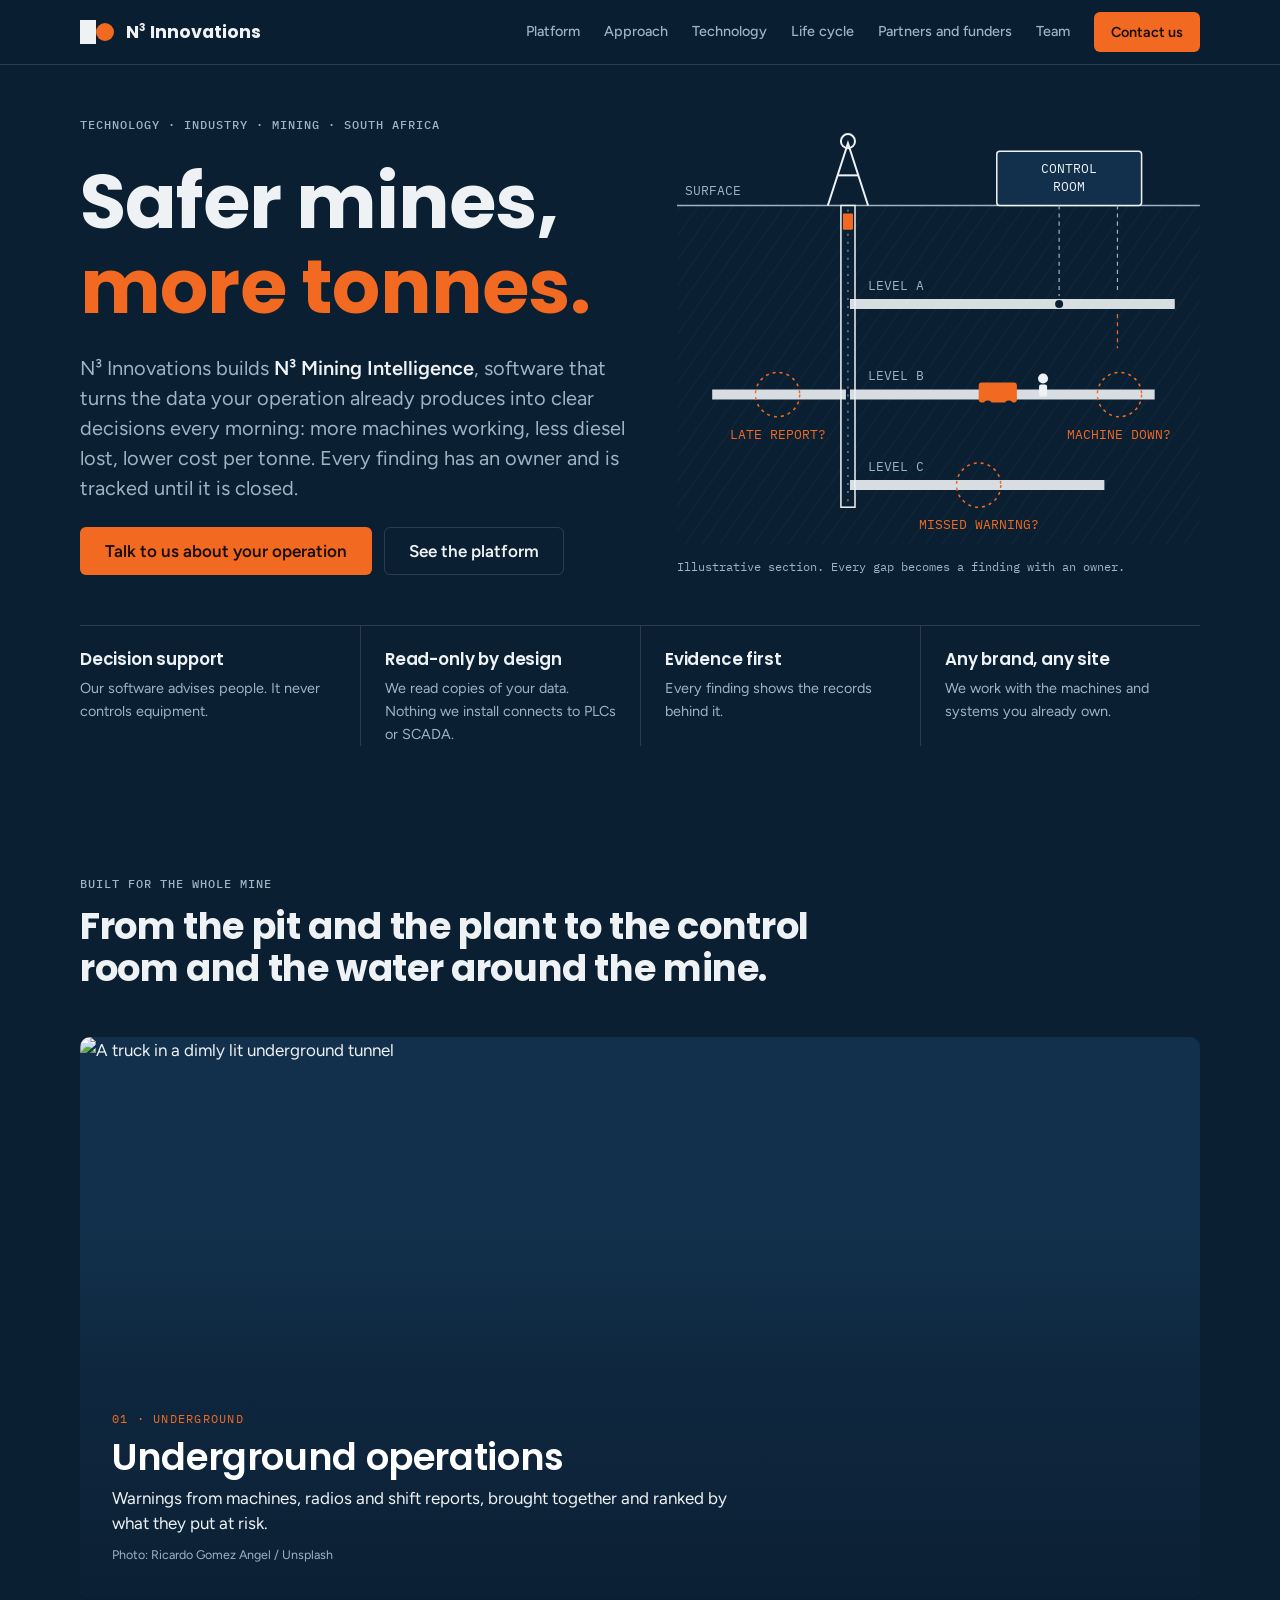
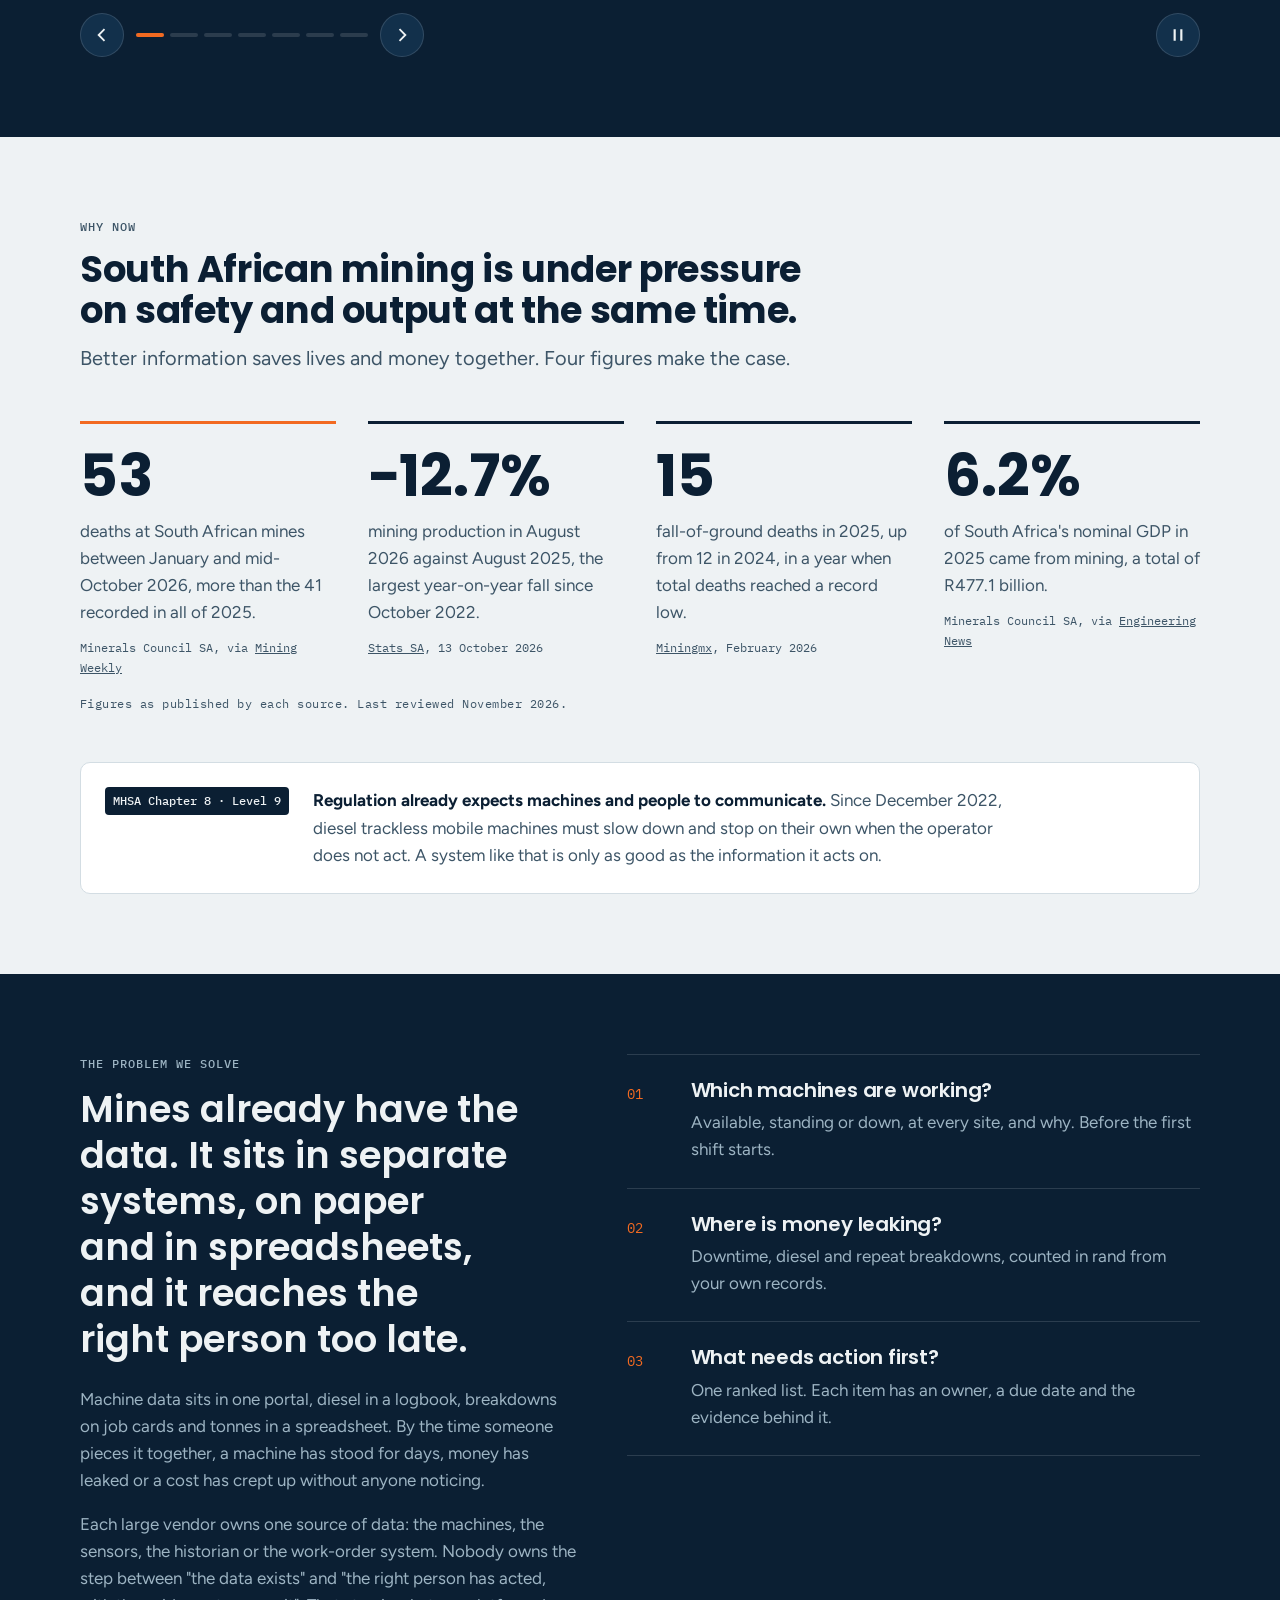
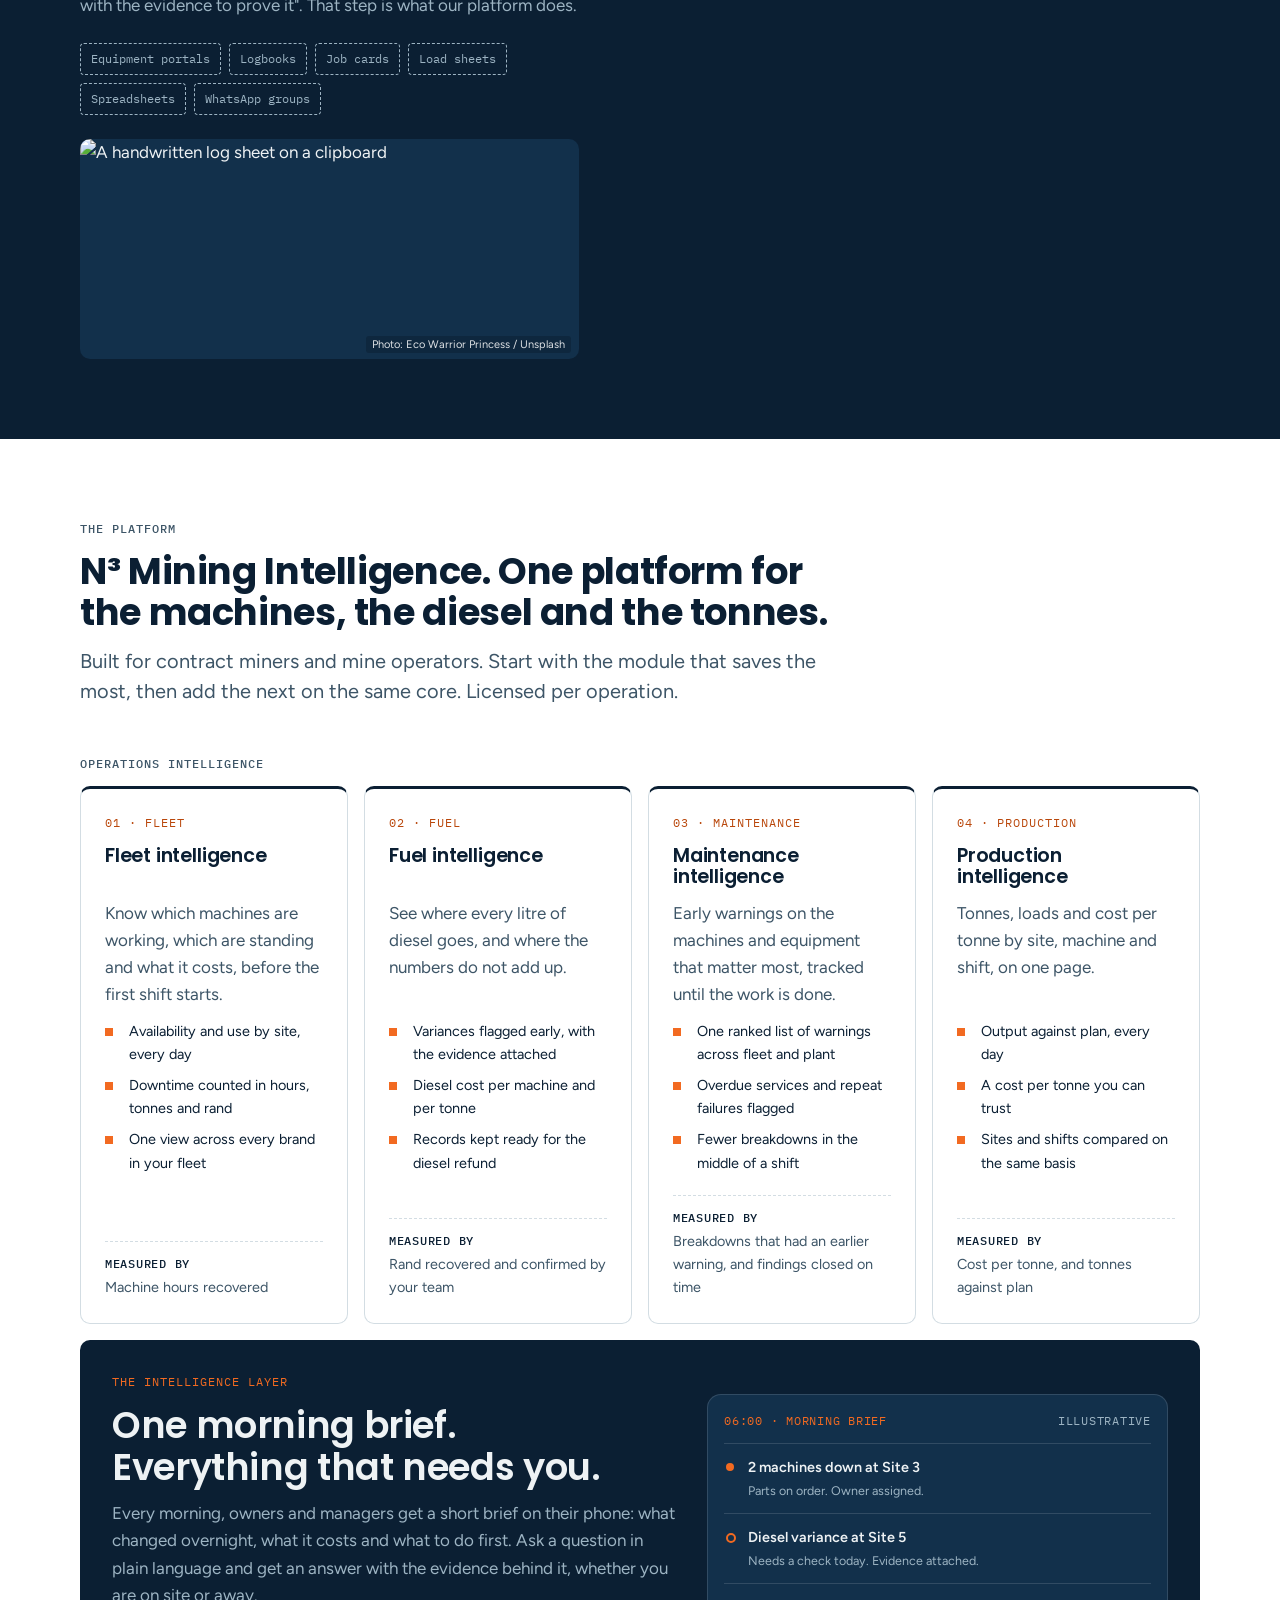
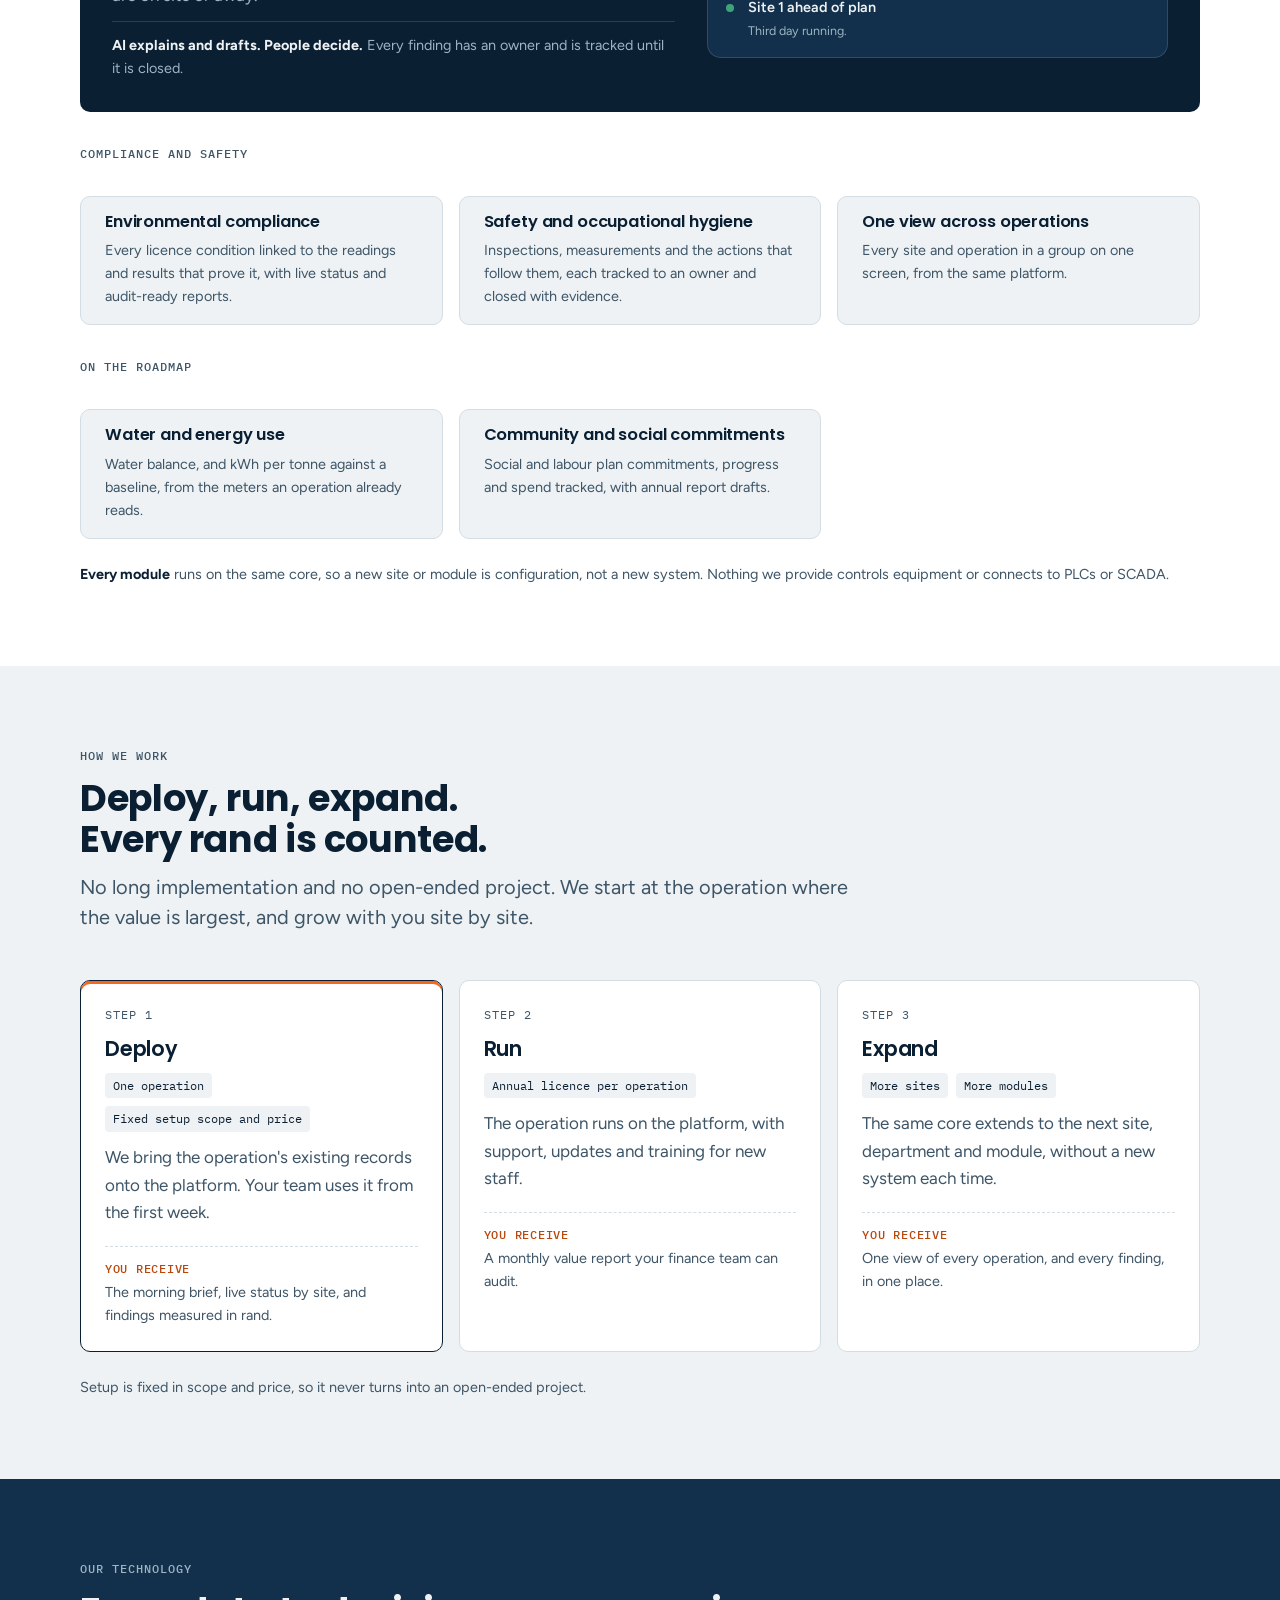
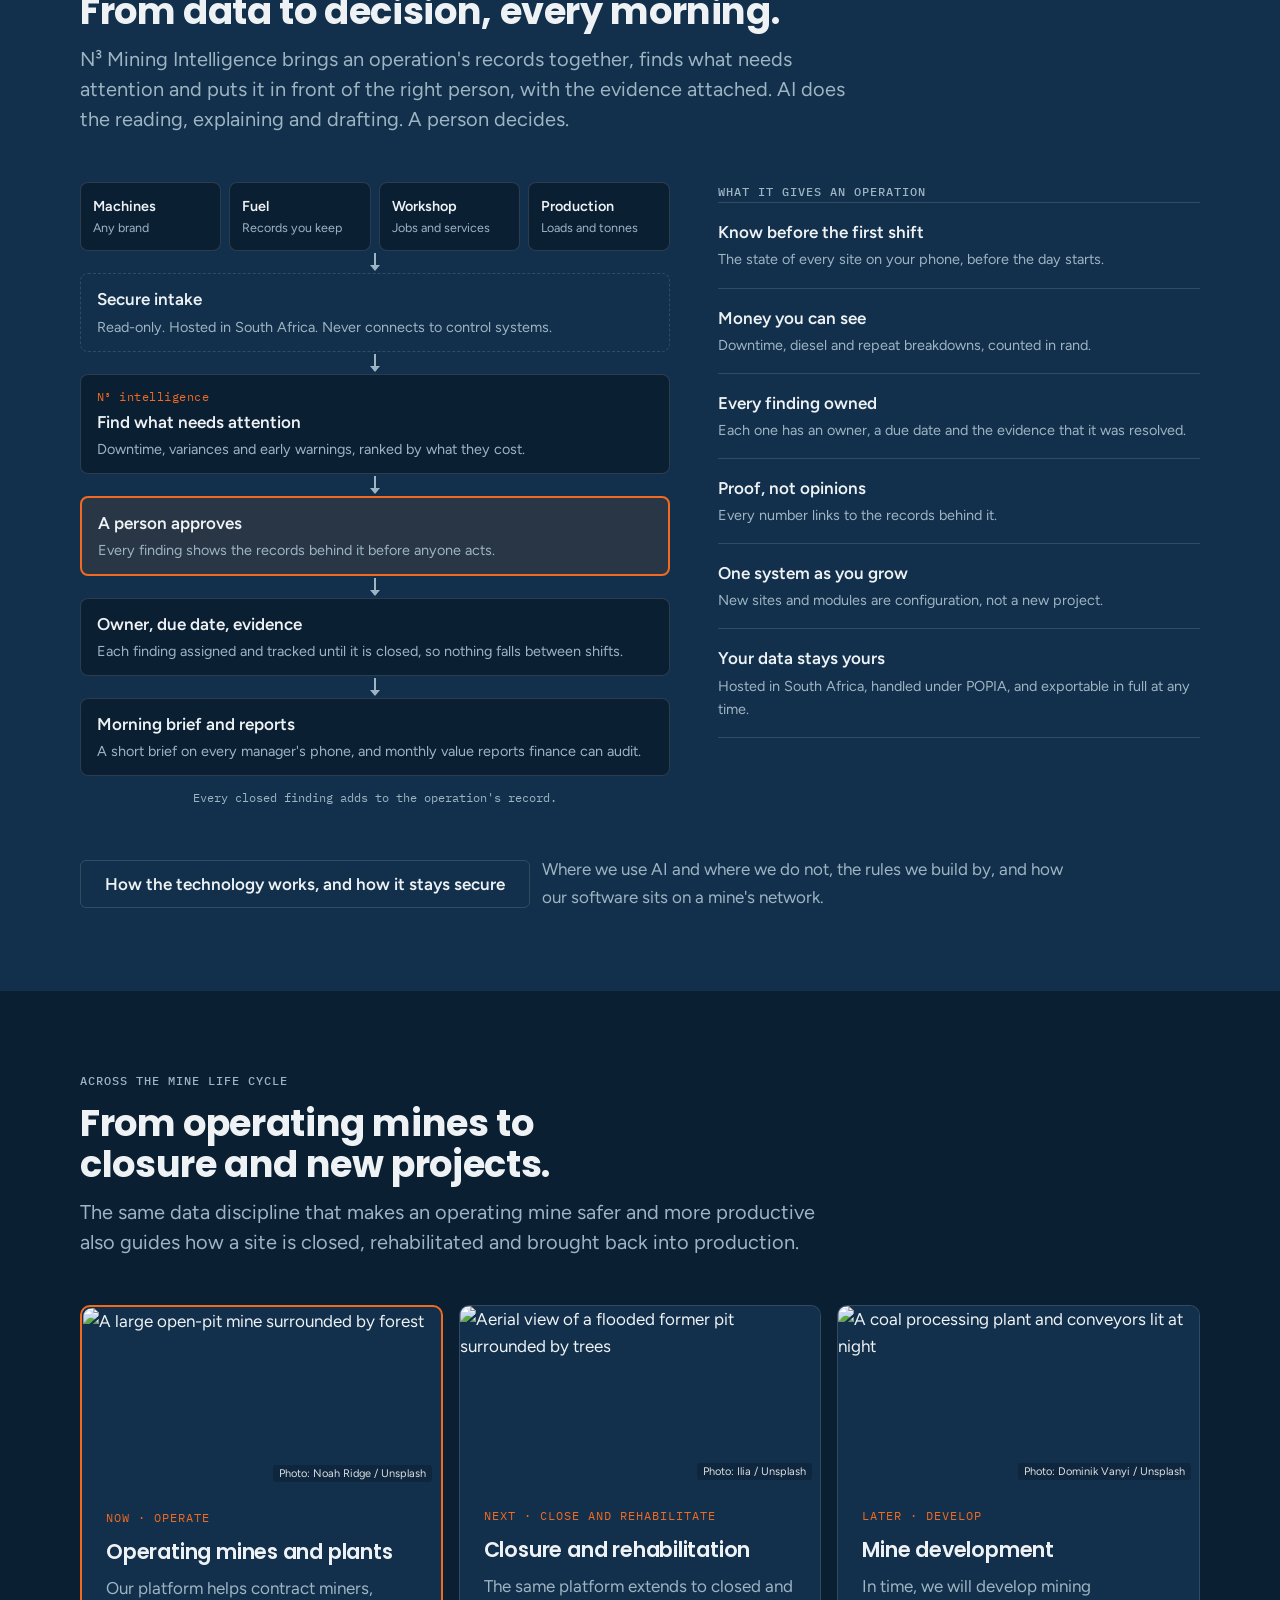
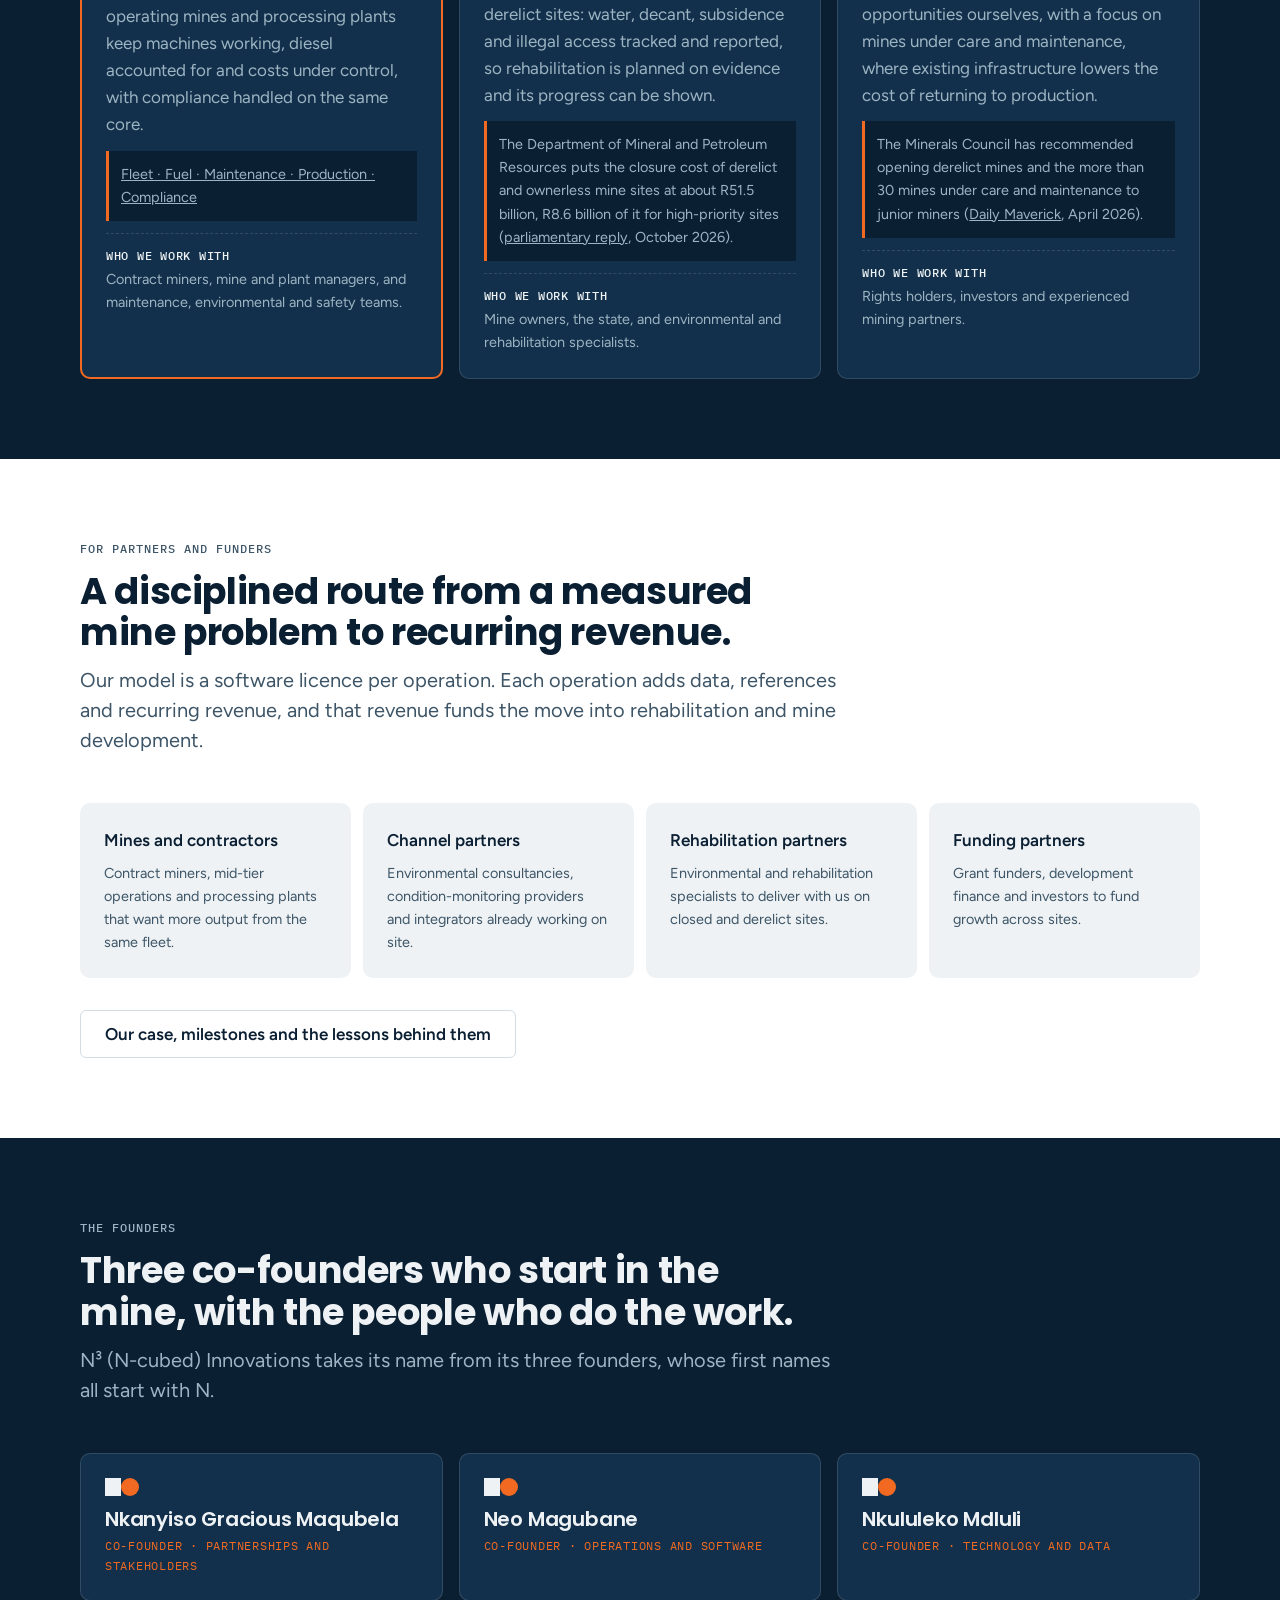
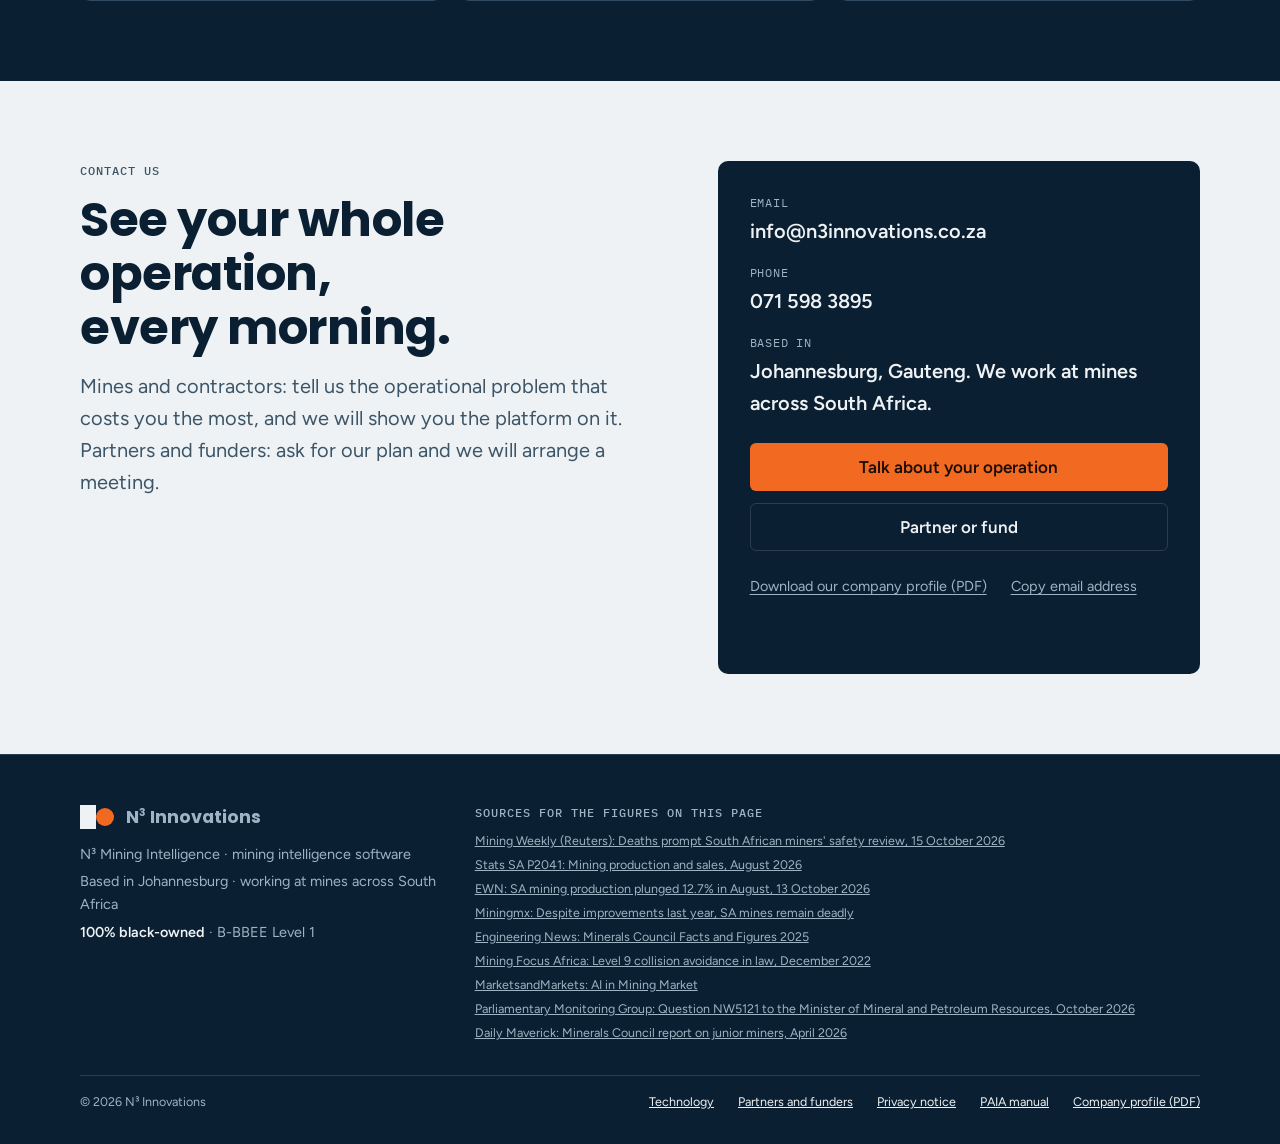
==== commit ba0fab53: "Contact card without a personal name; align module cards; now/next/later life cycle Remove the named" ====
--- a/index.html
+++ b/index.html
@@ -27,7 +27,7 @@
 <link rel="preconnect" href="https://fonts.googleapis.com">
 <link rel="preconnect" href="https://fonts.gstatic.com" crossorigin>
 <link rel="stylesheet" href="https://fonts.googleapis.com/css2?family=Poppins:wght@600;700&family=Figtree:wght@400;500;600;700&family=IBM+Plex+Mono:wght@400;500&display=swap">
-<link rel="stylesheet" href="assets/site.css?v=7">
+<link rel="stylesheet" href="assets/site.css?v=8">
 </head>
 <body>
 
@@ -306,7 +306,7 @@
         <article class="service">
           <span class="svc-tag">02 · Fuel</span>
           <h3>Fuel intelligence</h3>
-          <p class="svc-lead">Diesel is one of the largest costs a mining operation can control. See where it goes, and where it does not add up.</p>
+          <p class="svc-lead">See where every litre of diesel goes, and where the numbers do not add up.</p>
           <ul>
             <li>Variances flagged early, with the evidence attached</li>
             <li>Diesel cost per machine and per tonne</li>
@@ -482,7 +482,7 @@
       <ol class="horizons">
         <li class="horizon now">
           <figure class="ph card-photo"><img src="https://images.unsplash.com/photo-1647969476632-17261bc91afa?auto=format&amp;fit=crop&amp;w=800&amp;q=70" srcset="https://images.unsplash.com/photo-1647969476632-17261bc91afa?auto=format&amp;fit=crop&amp;w=480&amp;q=70 480w, https://images.unsplash.com/photo-1647969476632-17261bc91afa?auto=format&amp;fit=crop&amp;w=800&amp;q=70 800w, https://images.unsplash.com/photo-1647969476632-17261bc91afa?auto=format&amp;fit=crop&amp;w=1200&amp;q=70 1200w" sizes="(min-width: 1184px) 360px, (min-width: 721px) 33vw, 100vw" alt="A large open-pit mine surrounded by forest" loading="lazy" decoding="async"><a class="ph-credit" href="https://unsplash.com/photos/a-large-open-pit-in-the-middle-of-a-forest-JaQUPf4UcBY" target="_blank" rel="noopener">Photo: Noah Ridge / Unsplash</a></figure>
-          <span class="h-when">Operate</span>
+          <span class="h-when">Now · Operate</span>
           <h3>Operating mines and plants</h3>
           <p>Our platform helps contract miners, operating mines and processing plants keep machines working, diesel accounted for and costs under control, with compliance handled on the same core.</p>
           <p class="h-fact"><a href="#platform">Fleet · Fuel · Maintenance · Production · Compliance</a></p>
@@ -490,17 +490,17 @@
         </li>
         <li class="horizon">
           <figure class="ph card-photo"><img src="https://images.unsplash.com/photo-1632685722964-e609cb5c01b4?auto=format&amp;fit=crop&amp;w=800&amp;q=70" srcset="https://images.unsplash.com/photo-1632685722964-e609cb5c01b4?auto=format&amp;fit=crop&amp;w=480&amp;q=70 480w, https://images.unsplash.com/photo-1632685722964-e609cb5c01b4?auto=format&amp;fit=crop&amp;w=800&amp;q=70 800w, https://images.unsplash.com/photo-1632685722964-e609cb5c01b4?auto=format&amp;fit=crop&amp;w=1200&amp;q=70 1200w" sizes="(min-width: 1184px) 360px, (min-width: 721px) 33vw, 100vw" alt="Aerial view of a flooded former pit surrounded by trees" loading="lazy" decoding="async"><a class="ph-credit" href="https://unsplash.com/photos/an-aerial-view-of-a-lake-surrounded-by-trees-xSMLIH8Qex0" target="_blank" rel="noopener">Photo: Ilia / Unsplash</a></figure>
-          <span class="h-when">Close and rehabilitate</span>
+          <span class="h-when">Next · Close and rehabilitate</span>
           <h3>Closure and rehabilitation</h3>
-          <p>The same platform monitors closed and derelict sites: water, decant, subsidence and illegal access tracked and reported, so rehabilitation is planned on evidence and its progress can be shown.</p>
+          <p>The same platform extends to closed and derelict sites: water, decant, subsidence and illegal access tracked and reported, so rehabilitation is planned on evidence and its progress can be shown.</p>
           <p class="h-fact">The Department of Mineral and Petroleum Resources puts the closure cost of derelict and ownerless mine sites at about R51.5 billion, R8.6 billion of it for high-priority sites (<a href="https://pmg.org.za/committee-question/41520/" target="_blank" rel="noopener">parliamentary reply</a>, October 2026).</p>
           <p class="h-needs"><b>Who we work with</b>Mine owners, the state, and environmental and rehabilitation specialists.</p>
         </li>
         <li class="horizon">
           <figure class="ph card-photo"><img src="https://images.unsplash.com/photo-1524037755327-dc2def03712a?auto=format&amp;fit=crop&amp;w=800&amp;q=70" srcset="https://images.unsplash.com/photo-1524037755327-dc2def03712a?auto=format&amp;fit=crop&amp;w=480&amp;q=70 480w, https://images.unsplash.com/photo-1524037755327-dc2def03712a?auto=format&amp;fit=crop&amp;w=800&amp;q=70 800w, https://images.unsplash.com/photo-1524037755327-dc2def03712a?auto=format&amp;fit=crop&amp;w=1200&amp;q=70 1200w" sizes="(min-width: 1184px) 360px, (min-width: 721px) 33vw, 100vw" alt="A coal processing plant and conveyors lit at night" loading="lazy" decoding="async"><a class="ph-credit" href="https://unsplash.com/photos/lighted-brown-concrete-buildings-near-body-of-water-at-nighttime-F1B0-iuAxO4" target="_blank" rel="noopener">Photo: Dominik Vanyi / Unsplash</a></figure>
-          <span class="h-when">Develop</span>
+          <span class="h-when">Later · Develop</span>
           <h3>Mine development</h3>
-          <p>We assess and develop mining opportunities, with a focus on mines under care and maintenance, where existing infrastructure lowers the cost of returning to production.</p>
+          <p>In time, we will develop mining opportunities ourselves, with a focus on mines under care and maintenance, where existing infrastructure lowers the cost of returning to production.</p>
           <p class="h-fact">The Minerals Council has recommended opening derelict mines and the more than 30 mines under care and maintenance to junior miners (<a href="https://www.dailymaverick.co.za/article/2026-04-14-zama-zama-operations-easier-than-legal-mining-new-report-details-woes-of-sas-junior-miners/" target="_blank" rel="noopener">Daily Maverick</a>, April 2026).</p>
           <p class="h-needs"><b>Who we work with</b>Rights holders, investors and experienced mining partners.</p>
         </li>
@@ -563,7 +563,6 @@
       </div>
       <div class="card-contact">
         <dl>
-          <div><dt>Contact</dt><dd>Nkanyiso Gracious Maqubela</dd></div>
           <div><dt>Email</dt><dd><a class="js-email" href="mailto:info@n3innovations.co.za">info@n3innovations.co.za</a></dd></div>
           <div><dt>Phone</dt><dd><a href="tel:+27715983895">071 598 3895</a></dd></div>
           <div><dt>Based in</dt><dd>Johannesburg, Gauteng. We work at mines across South Africa.</dd></div>
@@ -572,8 +571,7 @@
           <a class="btn btn-primary js-mail" data-subject="Enquiry about an operation" href="mailto:info@n3innovations.co.za?subject=Enquiry%20about%20an%20operation">Talk about your operation</a>
           <a class="btn btn-ghost js-mail" data-subject="Partnership or funding enquiry" href="mailto:info@n3innovations.co.za?subject=Partnership%20or%20funding%20enquiry">Partner or fund</a>
         </div>
-        <a class="btn btn-line" href="assets/N3-Innovations-Company-Profile.pdf" download>Download our company profile (PDF)</a>
-        <button class="btn btn-ghost" id="copy-email" type="button">Copy email address</button>
+        <div class="contact-links"><a href="assets/N3-Innovations-Company-Profile.pdf" download>Download our company profile (PDF)</a><button id="copy-email" type="button">Copy email address</button></div>
         <p class="copy-state" id="copy-state" aria-live="polite"></p>
       </div>
     </div>
@@ -614,7 +612,7 @@
   </div>
 </footer>
 
-<script src="assets/site.js?v=7"></script>
+<script src="assets/site.js?v=8"></script>
 <!-- Cloudflare Web Analytics --><script defer type='module' src='https://static.cloudflareinsights.com/beacon.min.js' data-cf-beacon='{"token": "e5d907d3fe0f4707b20e3c5c5f0090de"}'></script><!-- End Cloudflare Web Analytics -->
 </body>
 </html>
--- a/assets/site.css
+++ b/assets/site.css
@@ -511,3 +511,13 @@
 .video-toggle .i-play { display: none; }
 .video-toggle[aria-pressed="true"] .i-play { display: block; }
 .video-toggle[aria-pressed="true"] .i-pause { display: none; }
+
+/* Module cards: align rows across the four cards */
+@supports (grid-template-rows: subgrid) {
+  .services.four .service { grid-row: span 5; grid-template-rows: subgrid; row-gap: var(--s3); }
+}
+.services.four .svc-measure { align-self: end; }
+/* Contact card: secondary links */
+.contact-links { display: flex; flex-wrap: wrap; gap: var(--s2) var(--s5); font-size: var(--t-sm); }
+.contact-links a, .contact-links button { color: var(--steel); background: none; border: 0; padding: 0; font: inherit; cursor: pointer; text-decoration: underline; text-underline-offset: 3px; }
+.contact-links a:hover, .contact-links button:hover { color: var(--mist); }
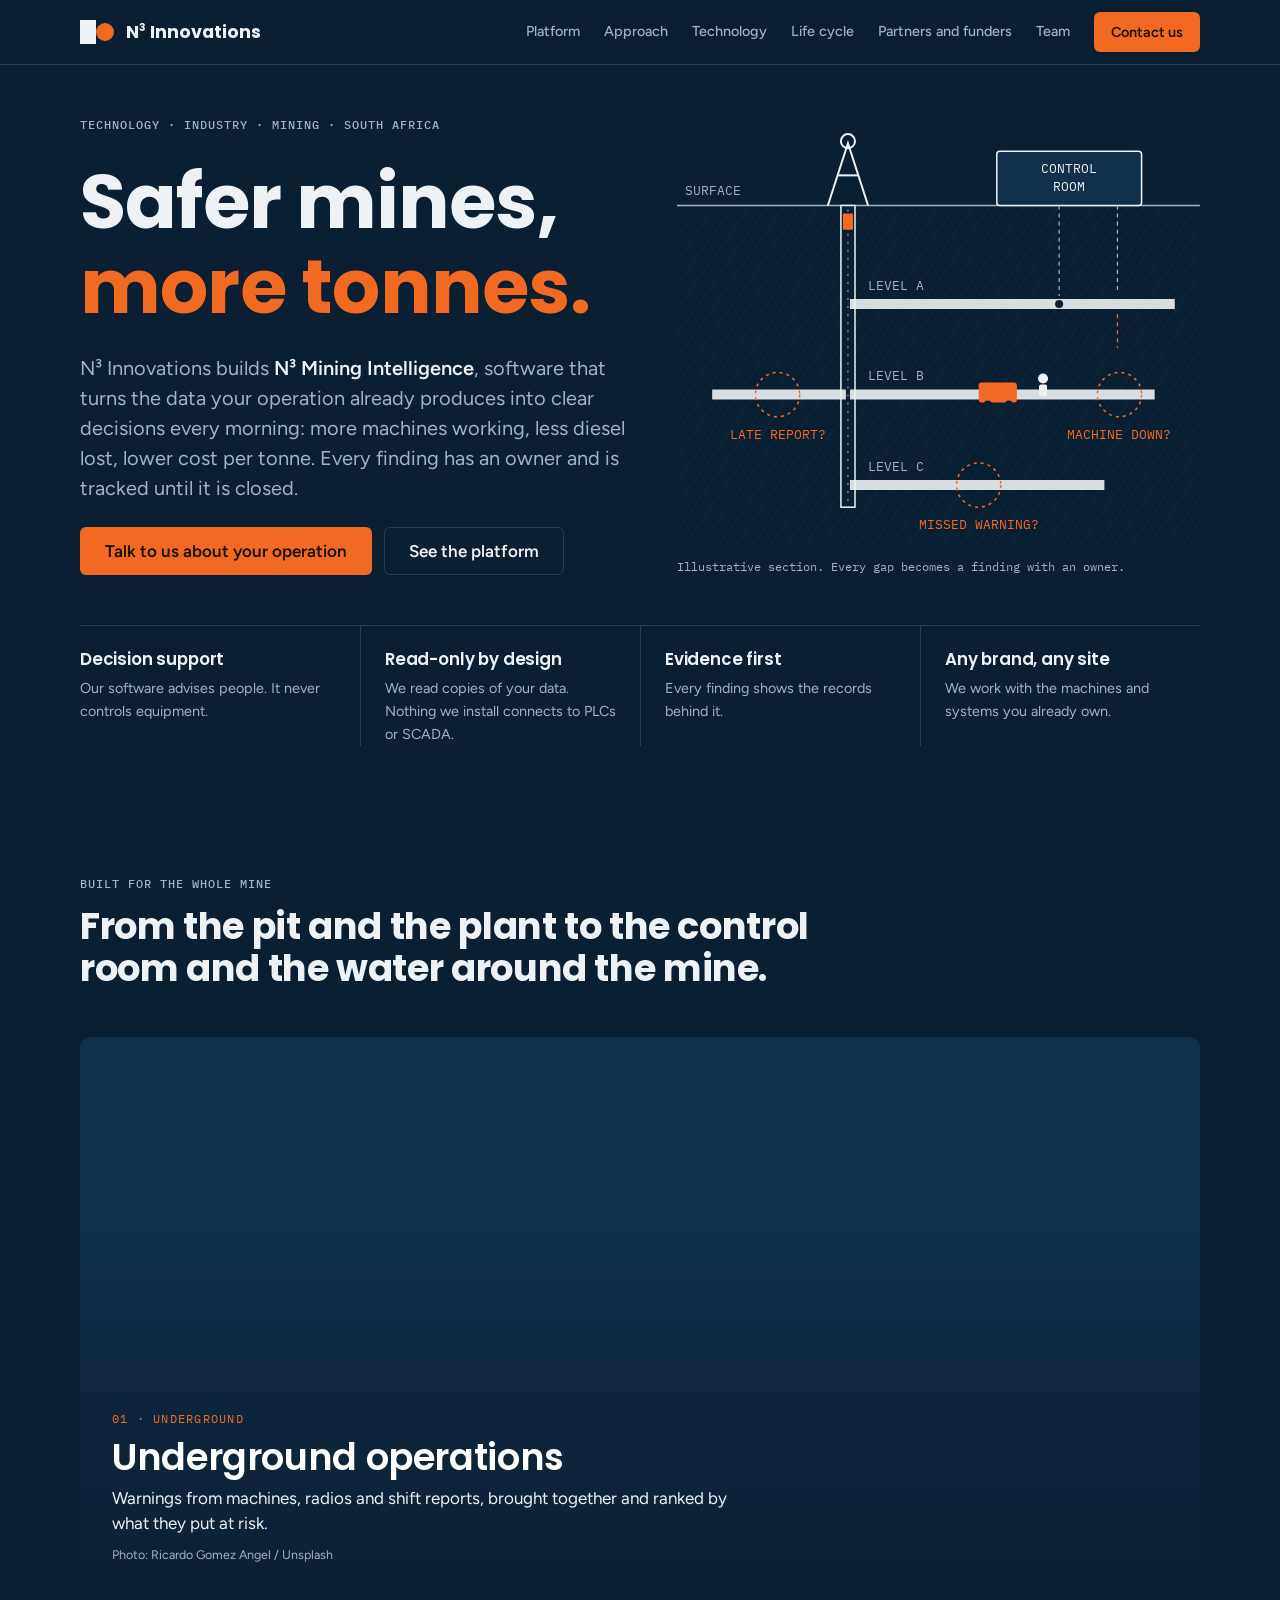
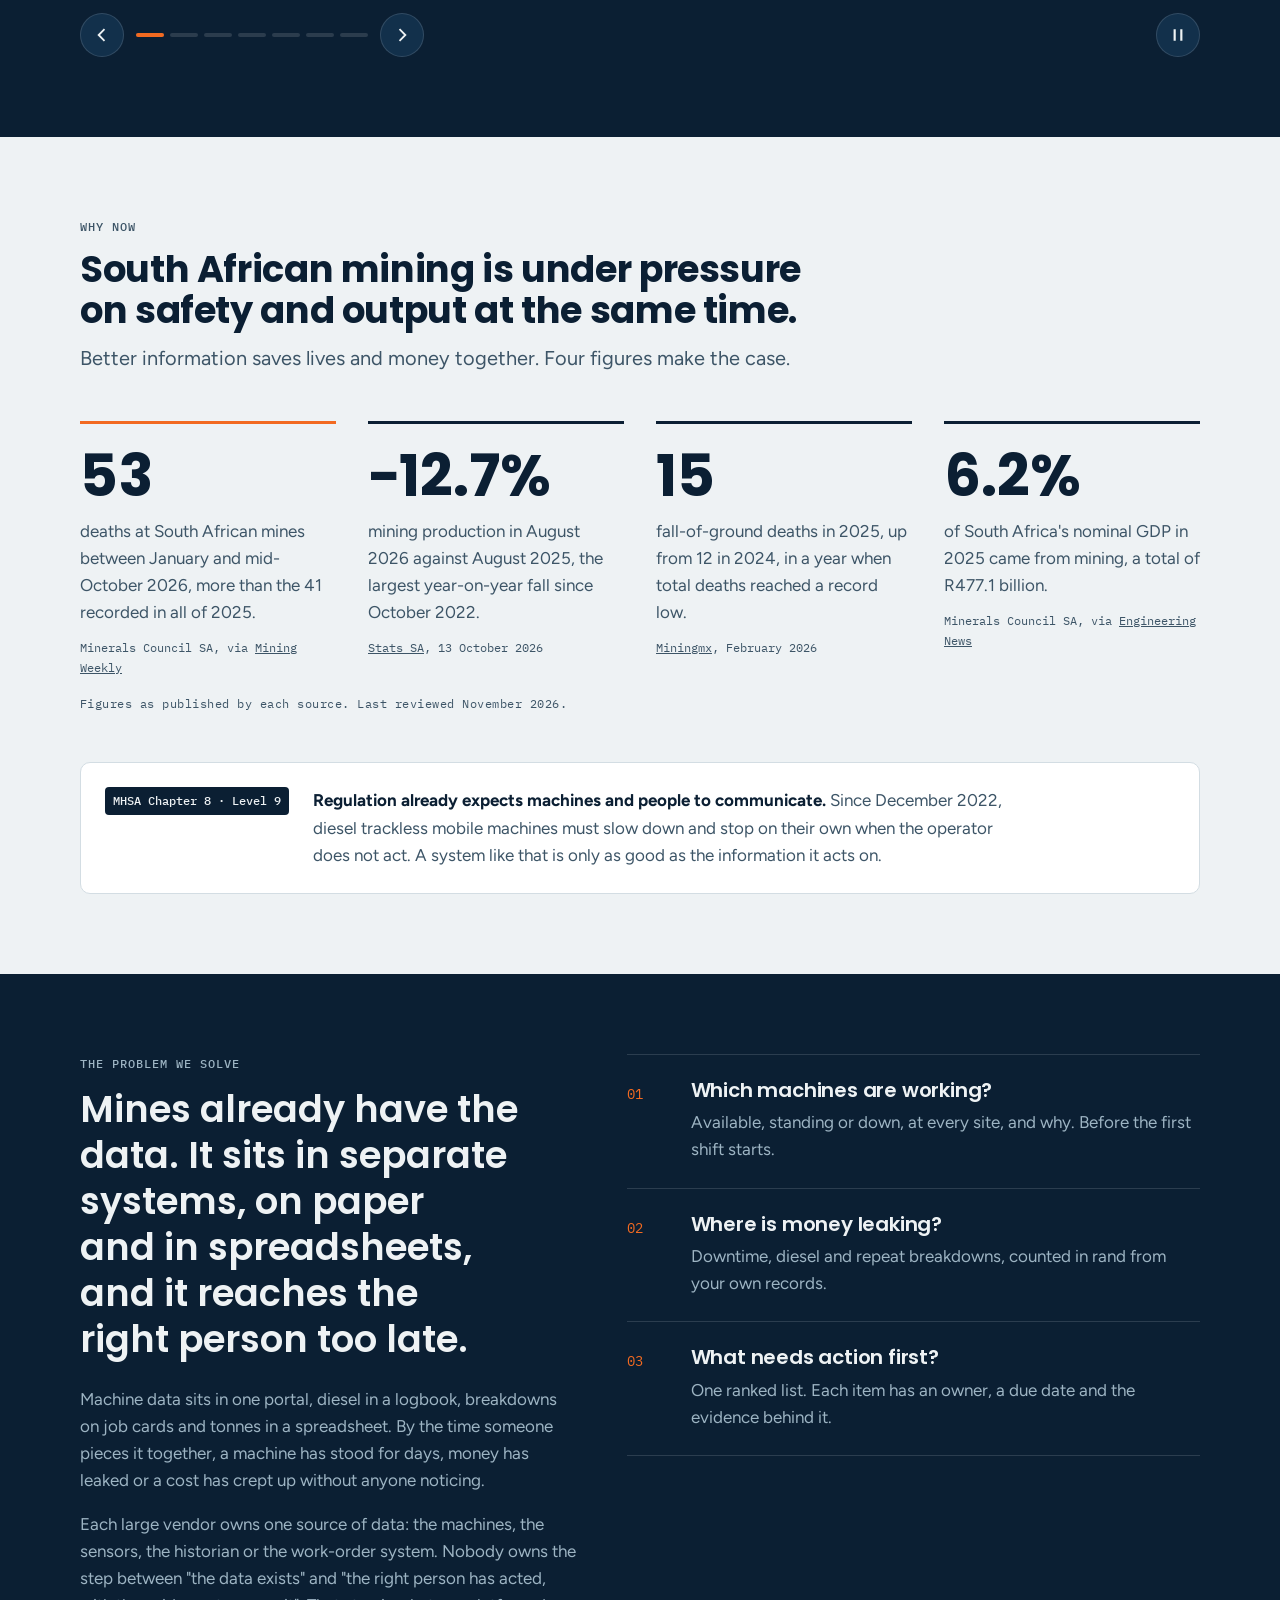
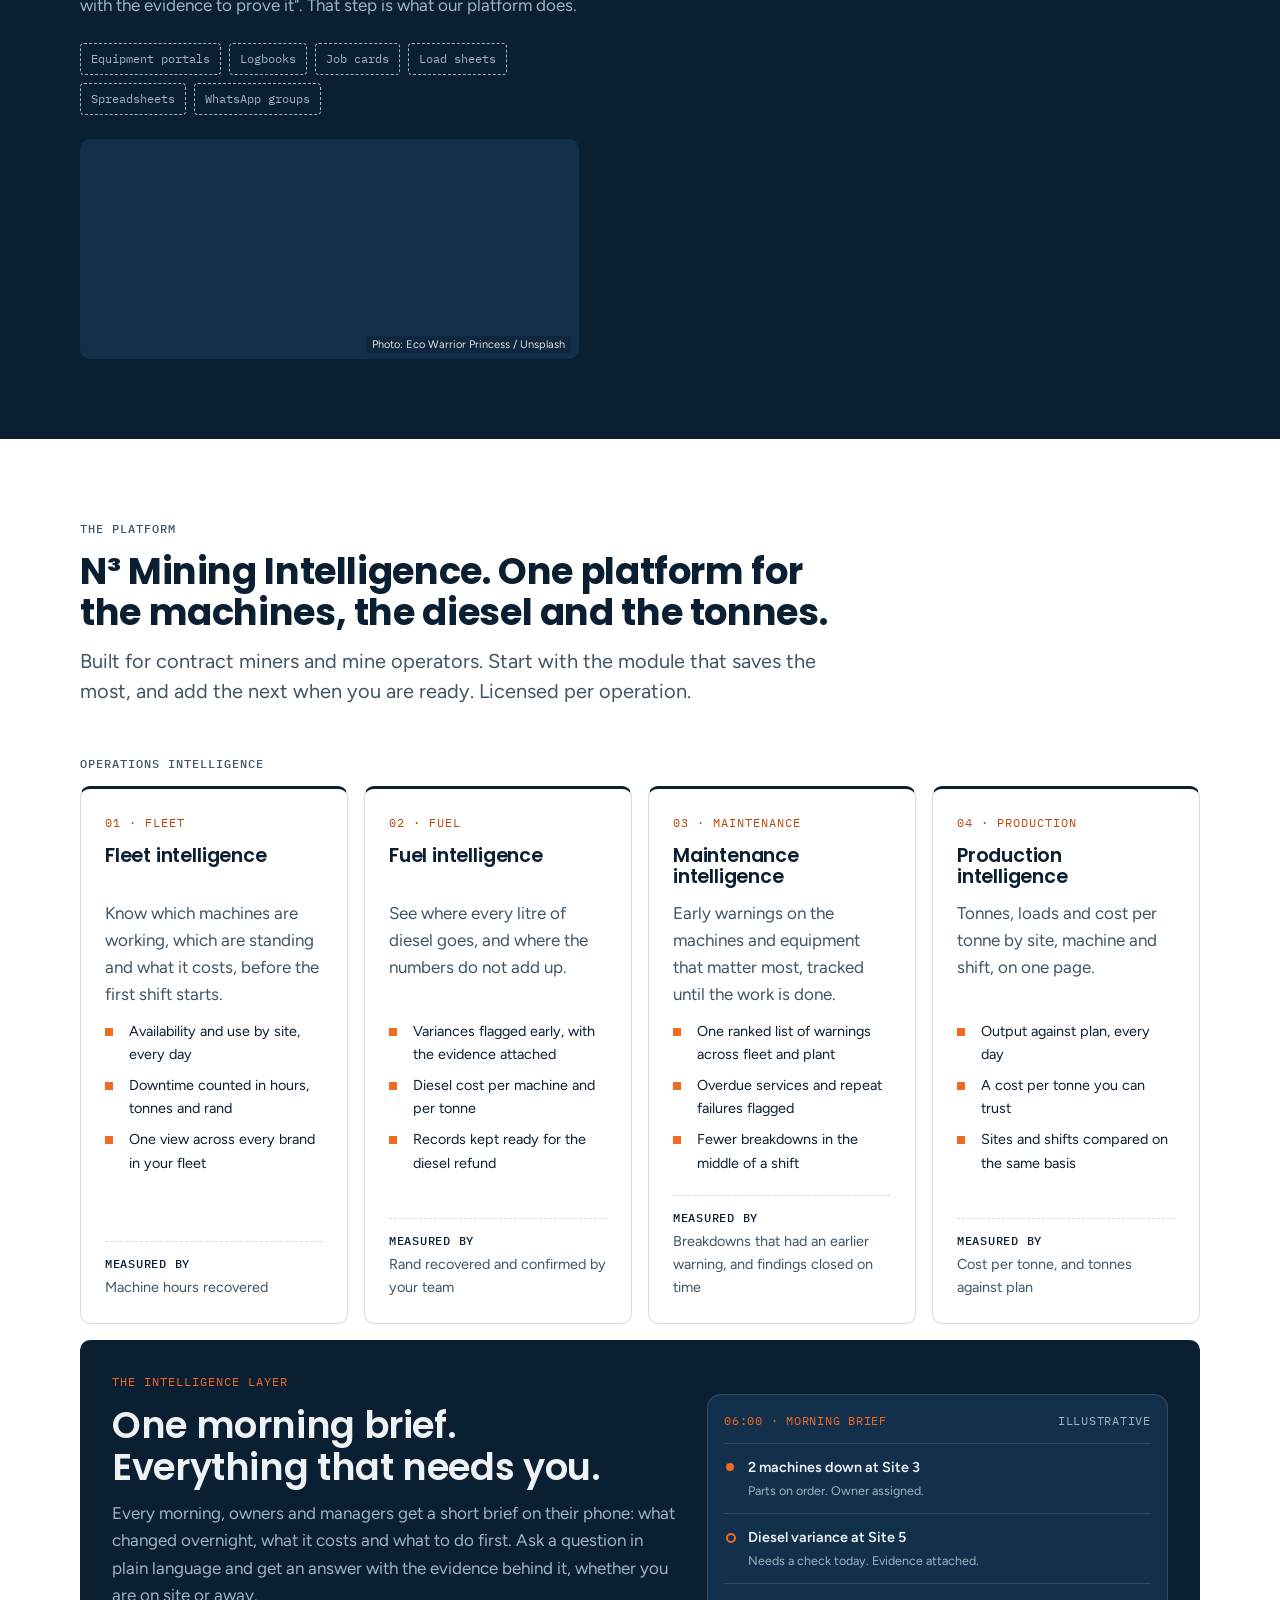
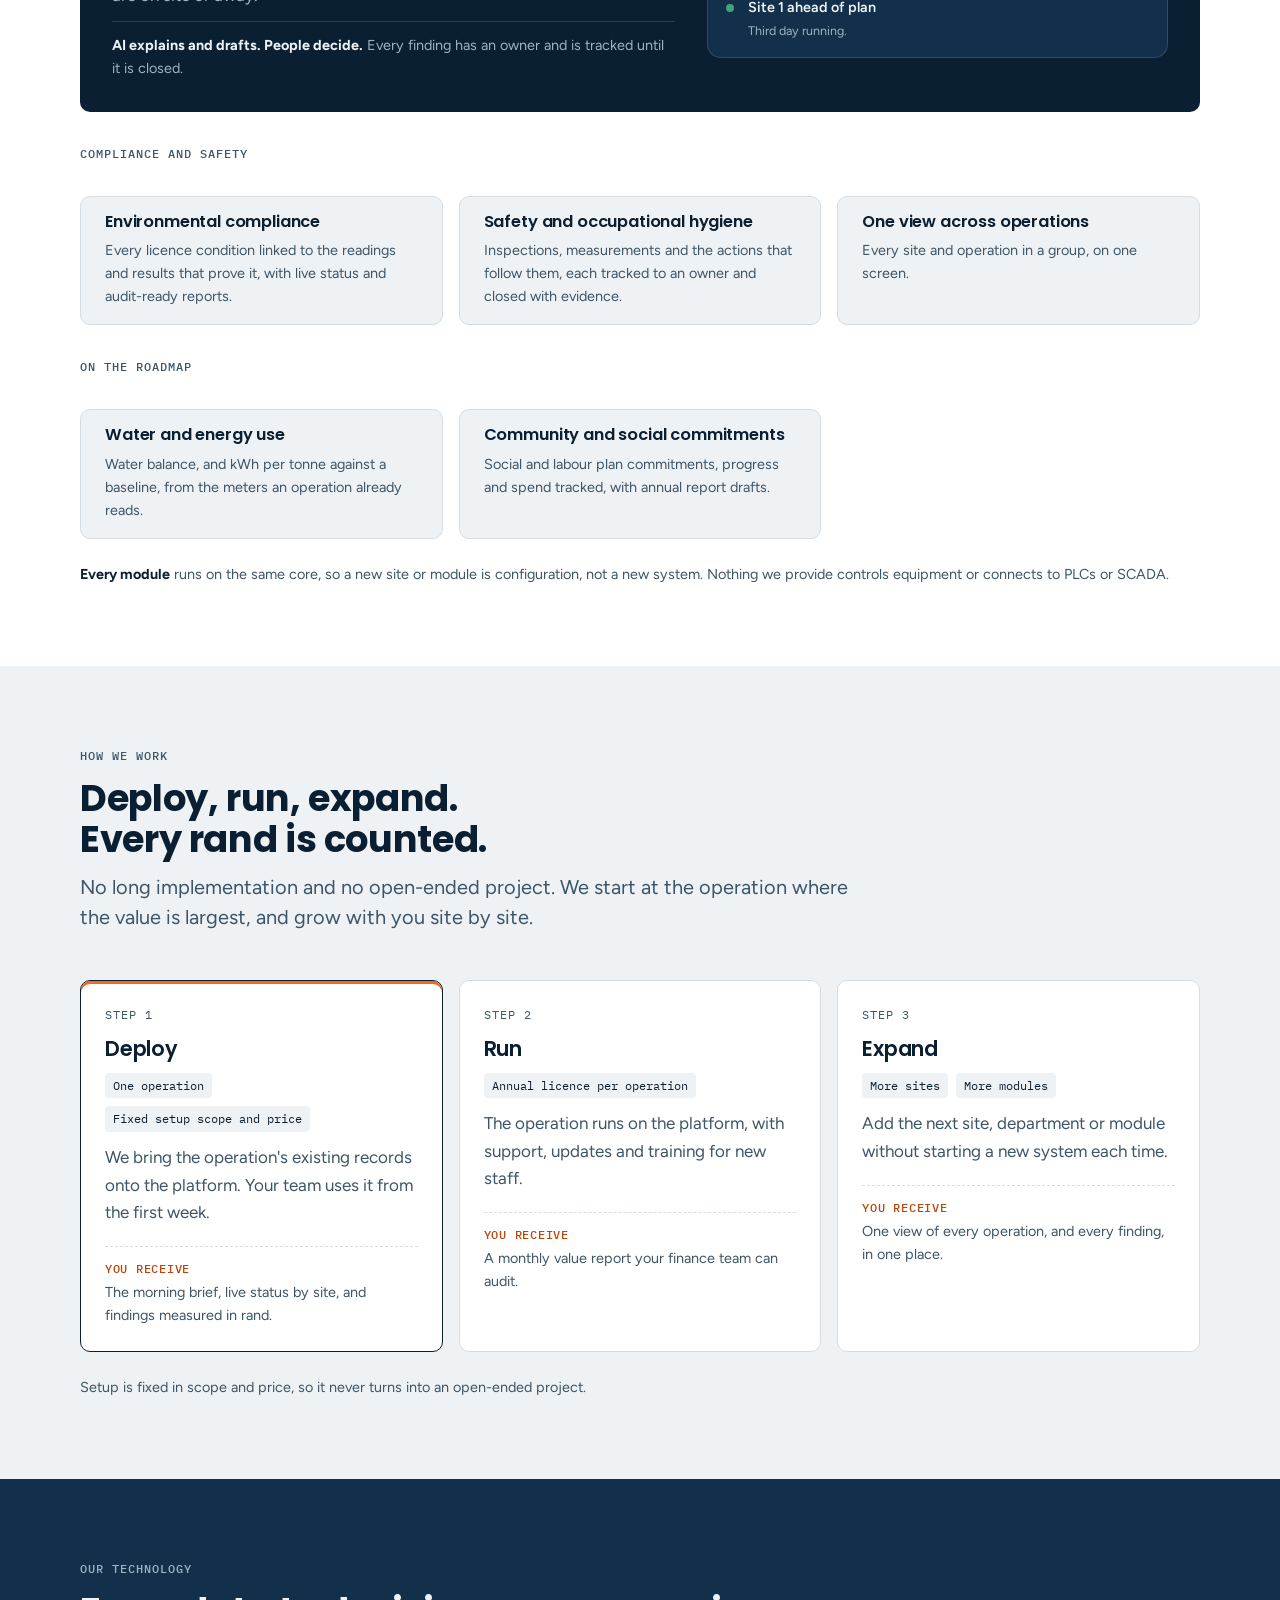
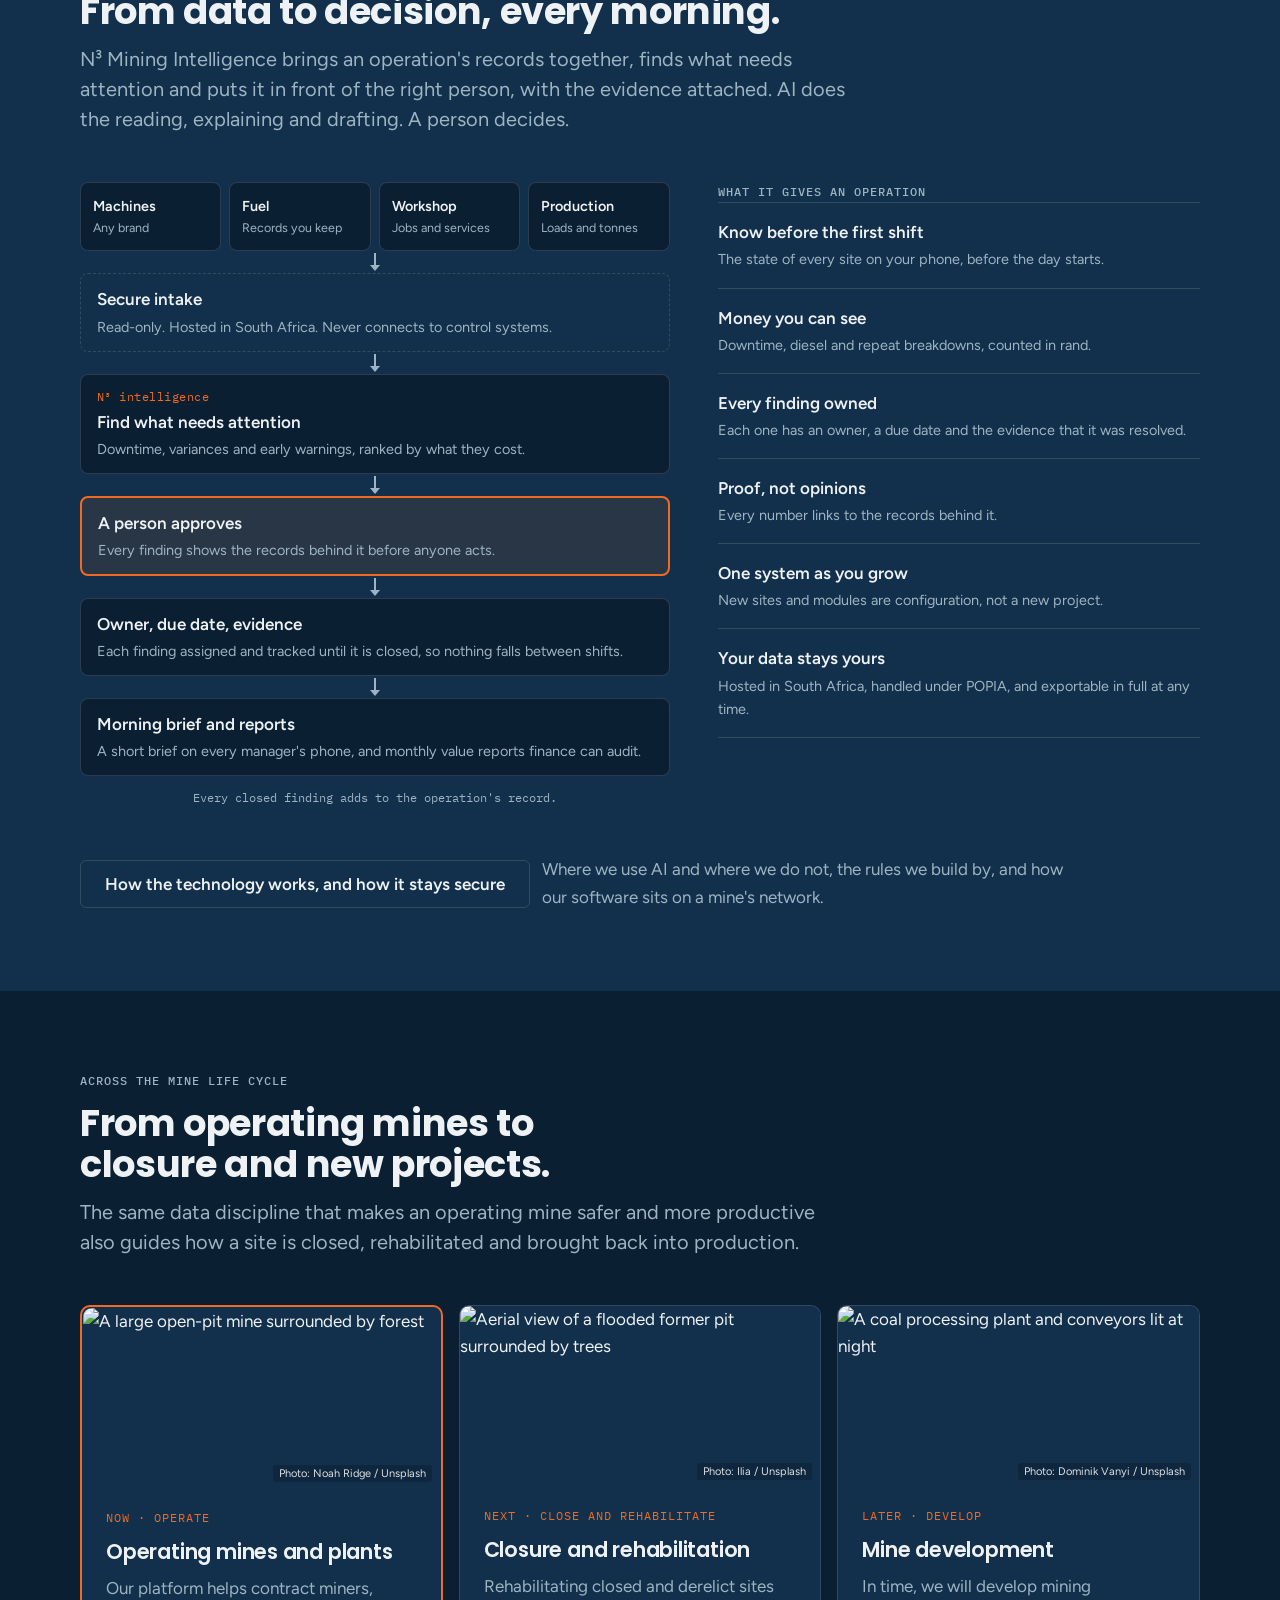
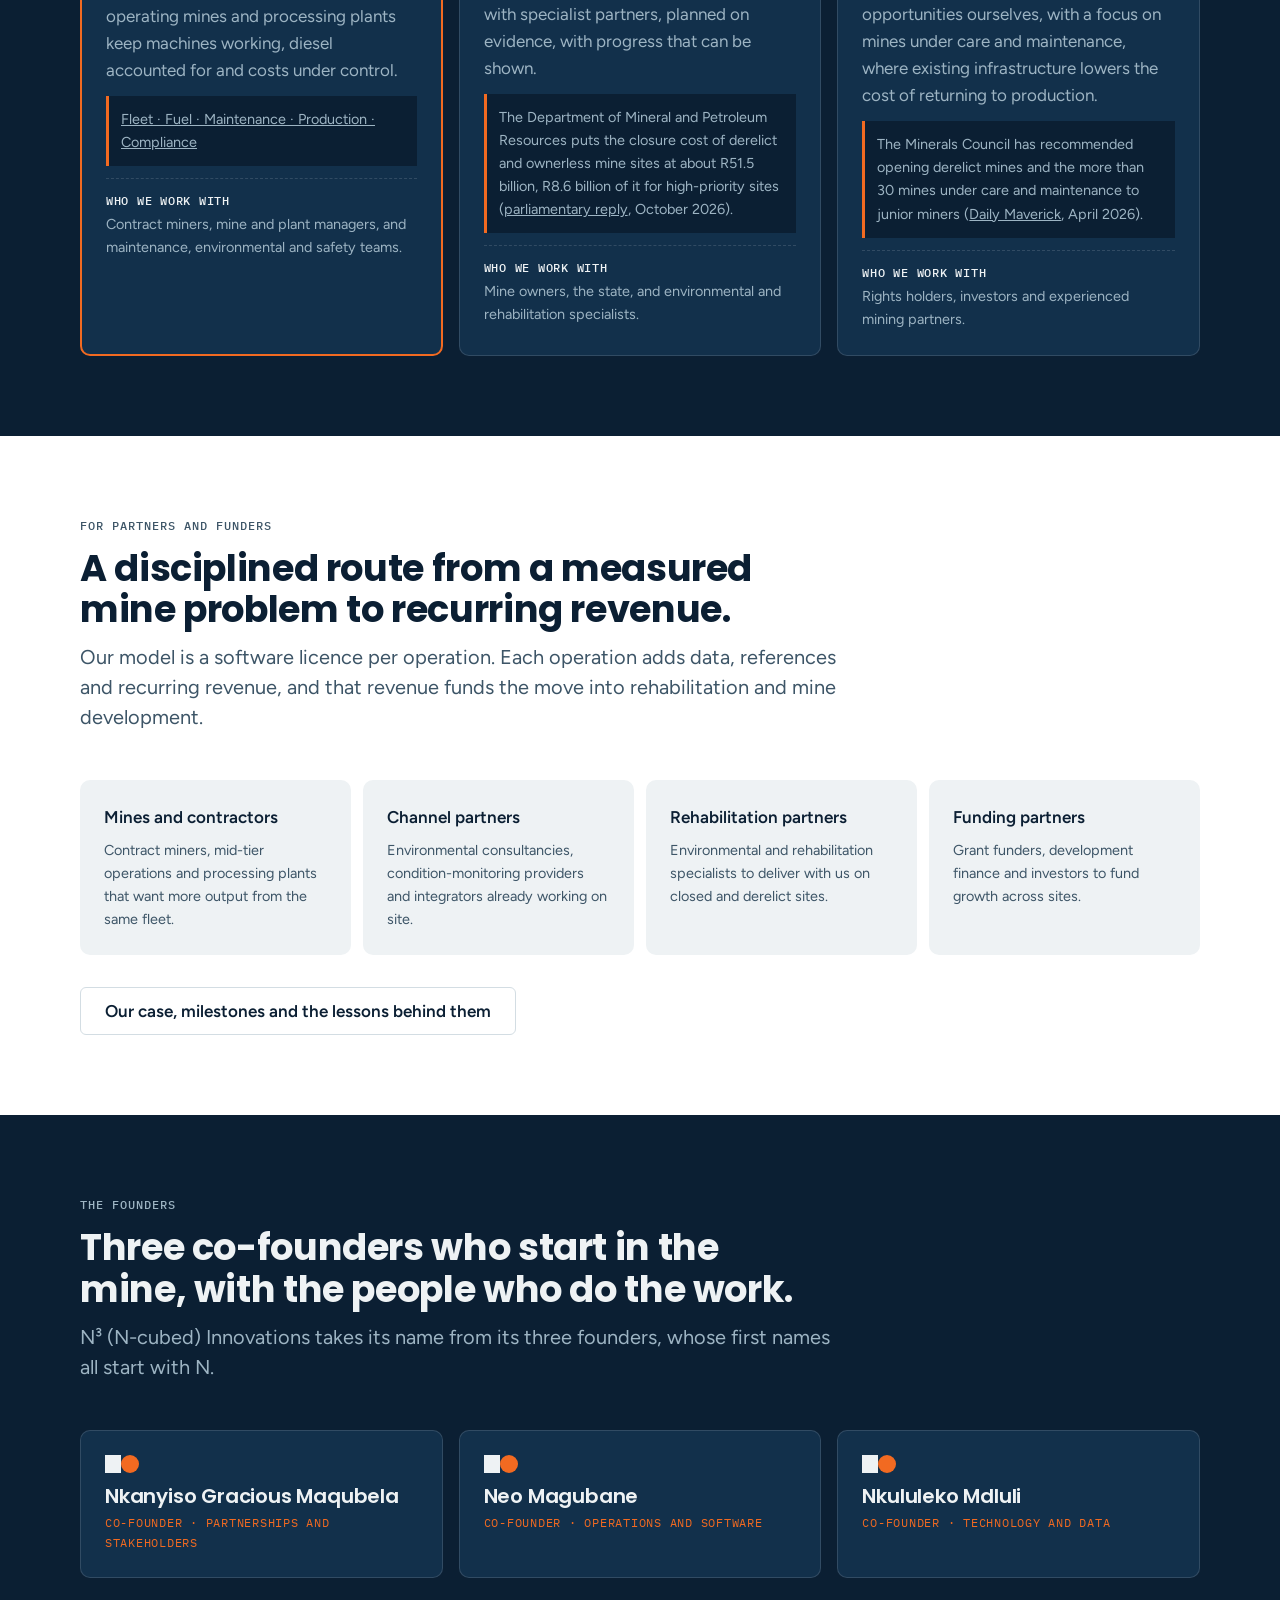
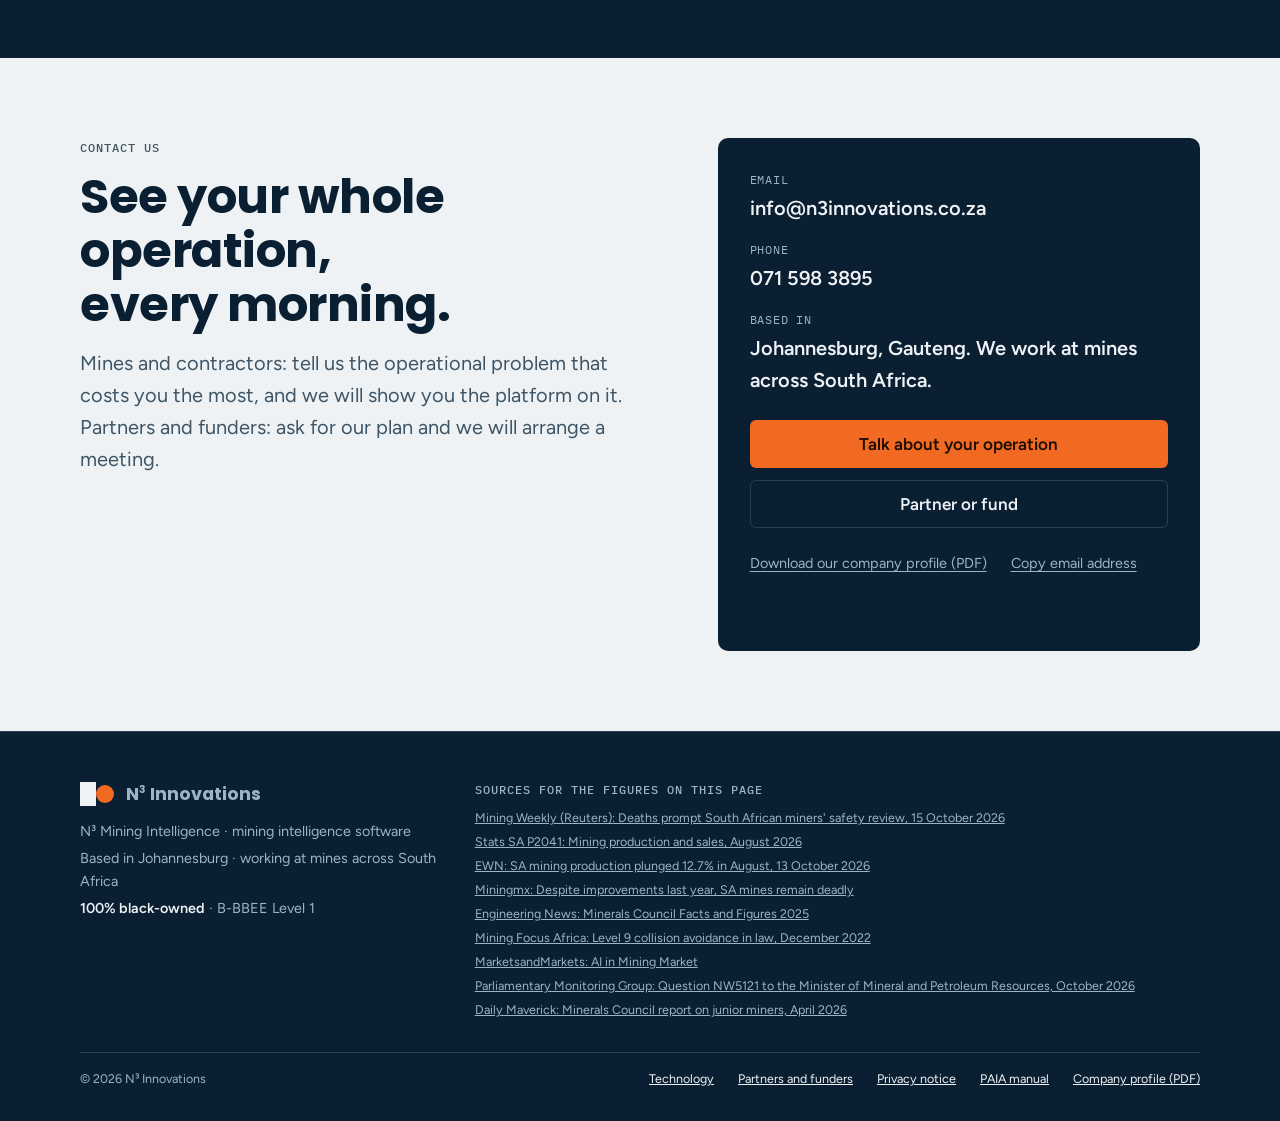
==== commit fb9cc4e8: "Stop crediting the platform with everything; rehabilitation delivered with partners Co-Authored-By: " ====
--- a/index.html
+++ b/index.html
@@ -287,7 +287,7 @@
       <div class="section-head">
         <p class="label">The platform</p>
         <h2>N³ Mining Intelligence. One platform for the machines, the diesel and the tonnes.</h2>
-        <p class="lead">Built for contract miners and mine operators. Start with the module that saves the most, then add the next on the same core. Licensed per operation.</p>
+        <p class="lead">Built for contract miners and mine operators. Start with the module that saves the most, and add the next when you are ready. Licensed per operation.</p>
       </div>
 
       <p class="label group-title">Operations intelligence</p>
@@ -367,7 +367,7 @@
         </article>
         <article class="also-card">
           <h3>One view across operations</h3>
-          <p>Every site and operation in a group on one screen, from the same platform.</p>
+          <p>Every site and operation in a group, on one screen.</p>
         </article>
       </div>
 
@@ -413,7 +413,7 @@
           <span class="num">Step 3</span>
           <h3>Expand</h3>
           <div class="terms"><span>More sites</span><span>More modules</span></div>
-          <p>The same core extends to the next site, department and module, without a new system each time.</p>
+          <p>Add the next site, department or module without starting a new system each time.</p>
           <p class="gate"><b>You receive</b>One view of every operation, and every finding, in one place.</p>
         </li>
       </ol>
@@ -484,7 +484,7 @@
           <figure class="ph card-photo"><img src="https://images.unsplash.com/photo-1647969476632-17261bc91afa?auto=format&amp;fit=crop&amp;w=800&amp;q=70" srcset="https://images.unsplash.com/photo-1647969476632-17261bc91afa?auto=format&amp;fit=crop&amp;w=480&amp;q=70 480w, https://images.unsplash.com/photo-1647969476632-17261bc91afa?auto=format&amp;fit=crop&amp;w=800&amp;q=70 800w, https://images.unsplash.com/photo-1647969476632-17261bc91afa?auto=format&amp;fit=crop&amp;w=1200&amp;q=70 1200w" sizes="(min-width: 1184px) 360px, (min-width: 721px) 33vw, 100vw" alt="A large open-pit mine surrounded by forest" loading="lazy" decoding="async"><a class="ph-credit" href="https://unsplash.com/photos/a-large-open-pit-in-the-middle-of-a-forest-JaQUPf4UcBY" target="_blank" rel="noopener">Photo: Noah Ridge / Unsplash</a></figure>
           <span class="h-when">Now · Operate</span>
           <h3>Operating mines and plants</h3>
-          <p>Our platform helps contract miners, operating mines and processing plants keep machines working, diesel accounted for and costs under control, with compliance handled on the same core.</p>
+          <p>Our platform helps contract miners, operating mines and processing plants keep machines working, diesel accounted for and costs under control.</p>
           <p class="h-fact"><a href="#platform">Fleet · Fuel · Maintenance · Production · Compliance</a></p>
           <p class="h-needs"><b>Who we work with</b>Contract miners, mine and plant managers, and maintenance, environmental and safety teams.</p>
         </li>
@@ -492,7 +492,7 @@
           <figure class="ph card-photo"><img src="https://images.unsplash.com/photo-1632685722964-e609cb5c01b4?auto=format&amp;fit=crop&amp;w=800&amp;q=70" srcset="https://images.unsplash.com/photo-1632685722964-e609cb5c01b4?auto=format&amp;fit=crop&amp;w=480&amp;q=70 480w, https://images.unsplash.com/photo-1632685722964-e609cb5c01b4?auto=format&amp;fit=crop&amp;w=800&amp;q=70 800w, https://images.unsplash.com/photo-1632685722964-e609cb5c01b4?auto=format&amp;fit=crop&amp;w=1200&amp;q=70 1200w" sizes="(min-width: 1184px) 360px, (min-width: 721px) 33vw, 100vw" alt="Aerial view of a flooded former pit surrounded by trees" loading="lazy" decoding="async"><a class="ph-credit" href="https://unsplash.com/photos/an-aerial-view-of-a-lake-surrounded-by-trees-xSMLIH8Qex0" target="_blank" rel="noopener">Photo: Ilia / Unsplash</a></figure>
           <span class="h-when">Next · Close and rehabilitate</span>
           <h3>Closure and rehabilitation</h3>
-          <p>The same platform extends to closed and derelict sites: water, decant, subsidence and illegal access tracked and reported, so rehabilitation is planned on evidence and its progress can be shown.</p>
+          <p>Rehabilitating closed and derelict sites with specialist partners, planned on evidence, with progress that can be shown.</p>
           <p class="h-fact">The Department of Mineral and Petroleum Resources puts the closure cost of derelict and ownerless mine sites at about R51.5 billion, R8.6 billion of it for high-priority sites (<a href="https://pmg.org.za/committee-question/41520/" target="_blank" rel="noopener">parliamentary reply</a>, October 2026).</p>
           <p class="h-needs"><b>Who we work with</b>Mine owners, the state, and environmental and rehabilitation specialists.</p>
         </li>
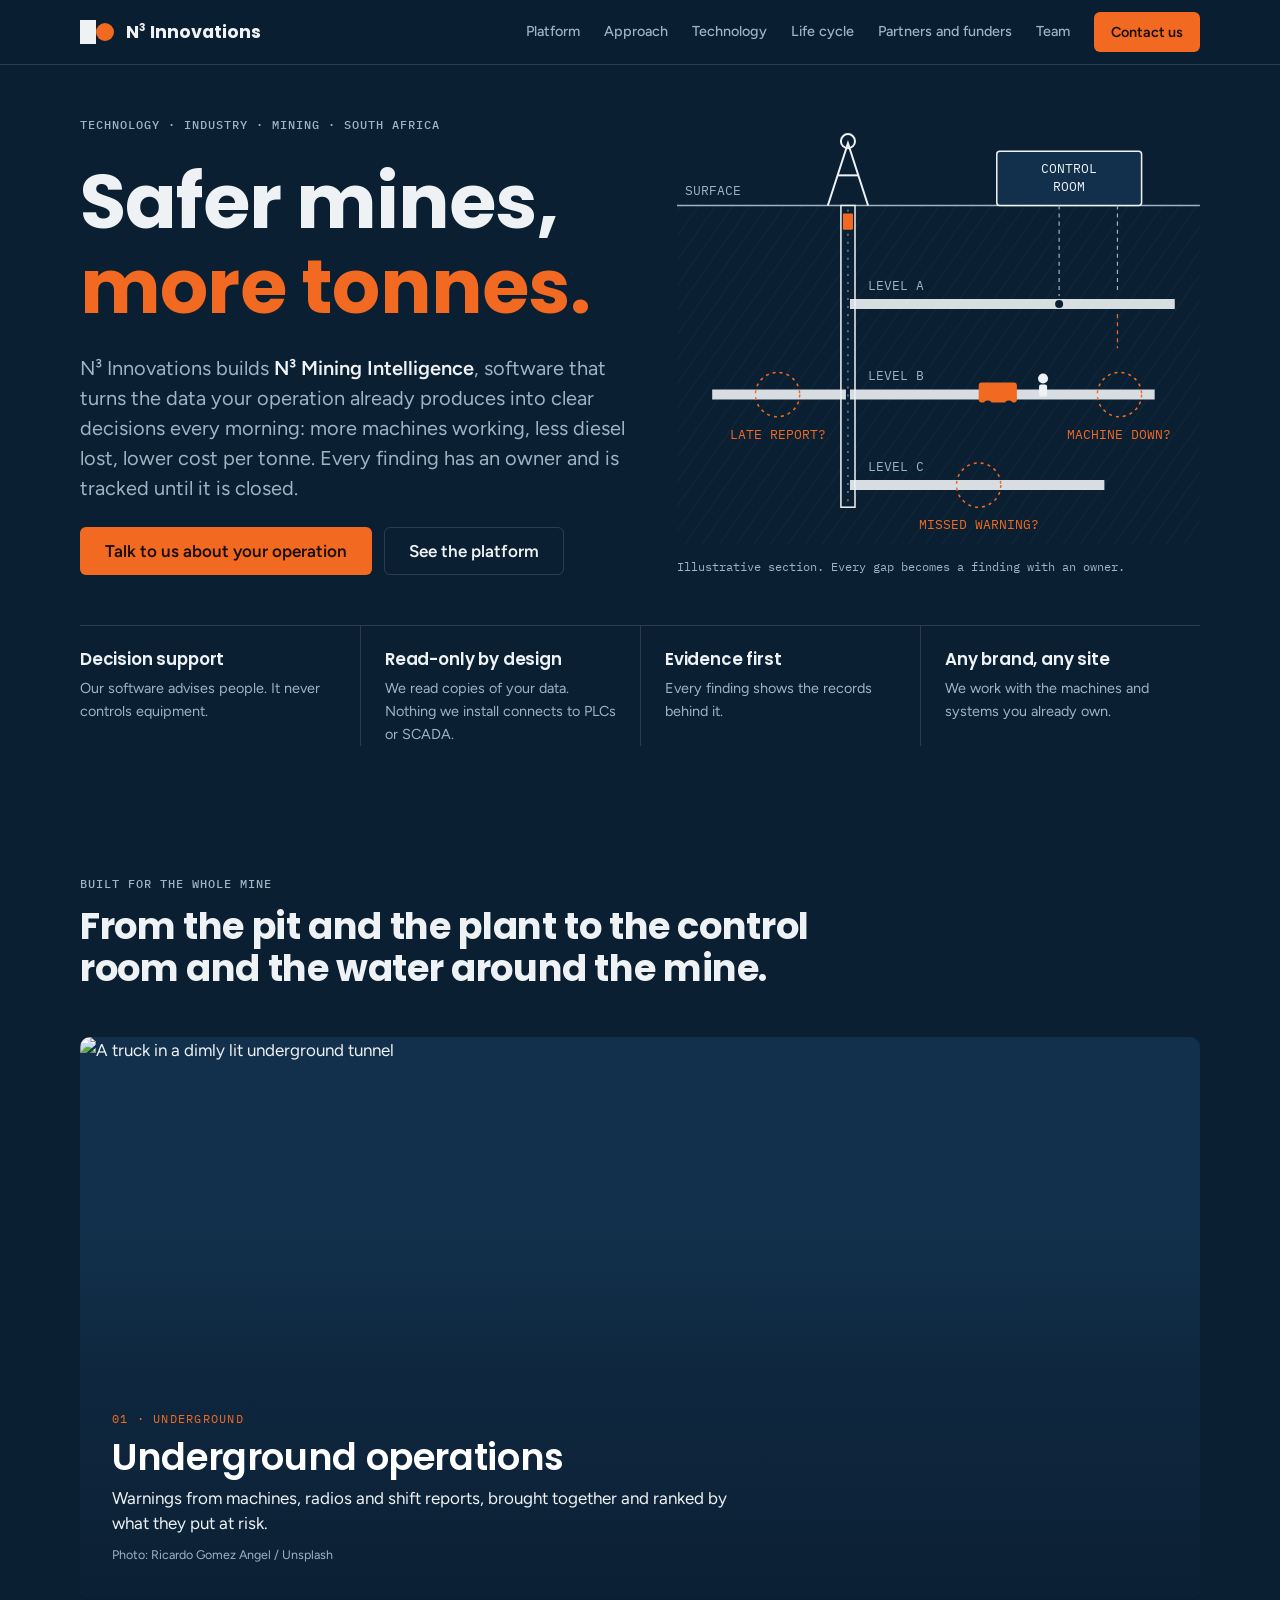
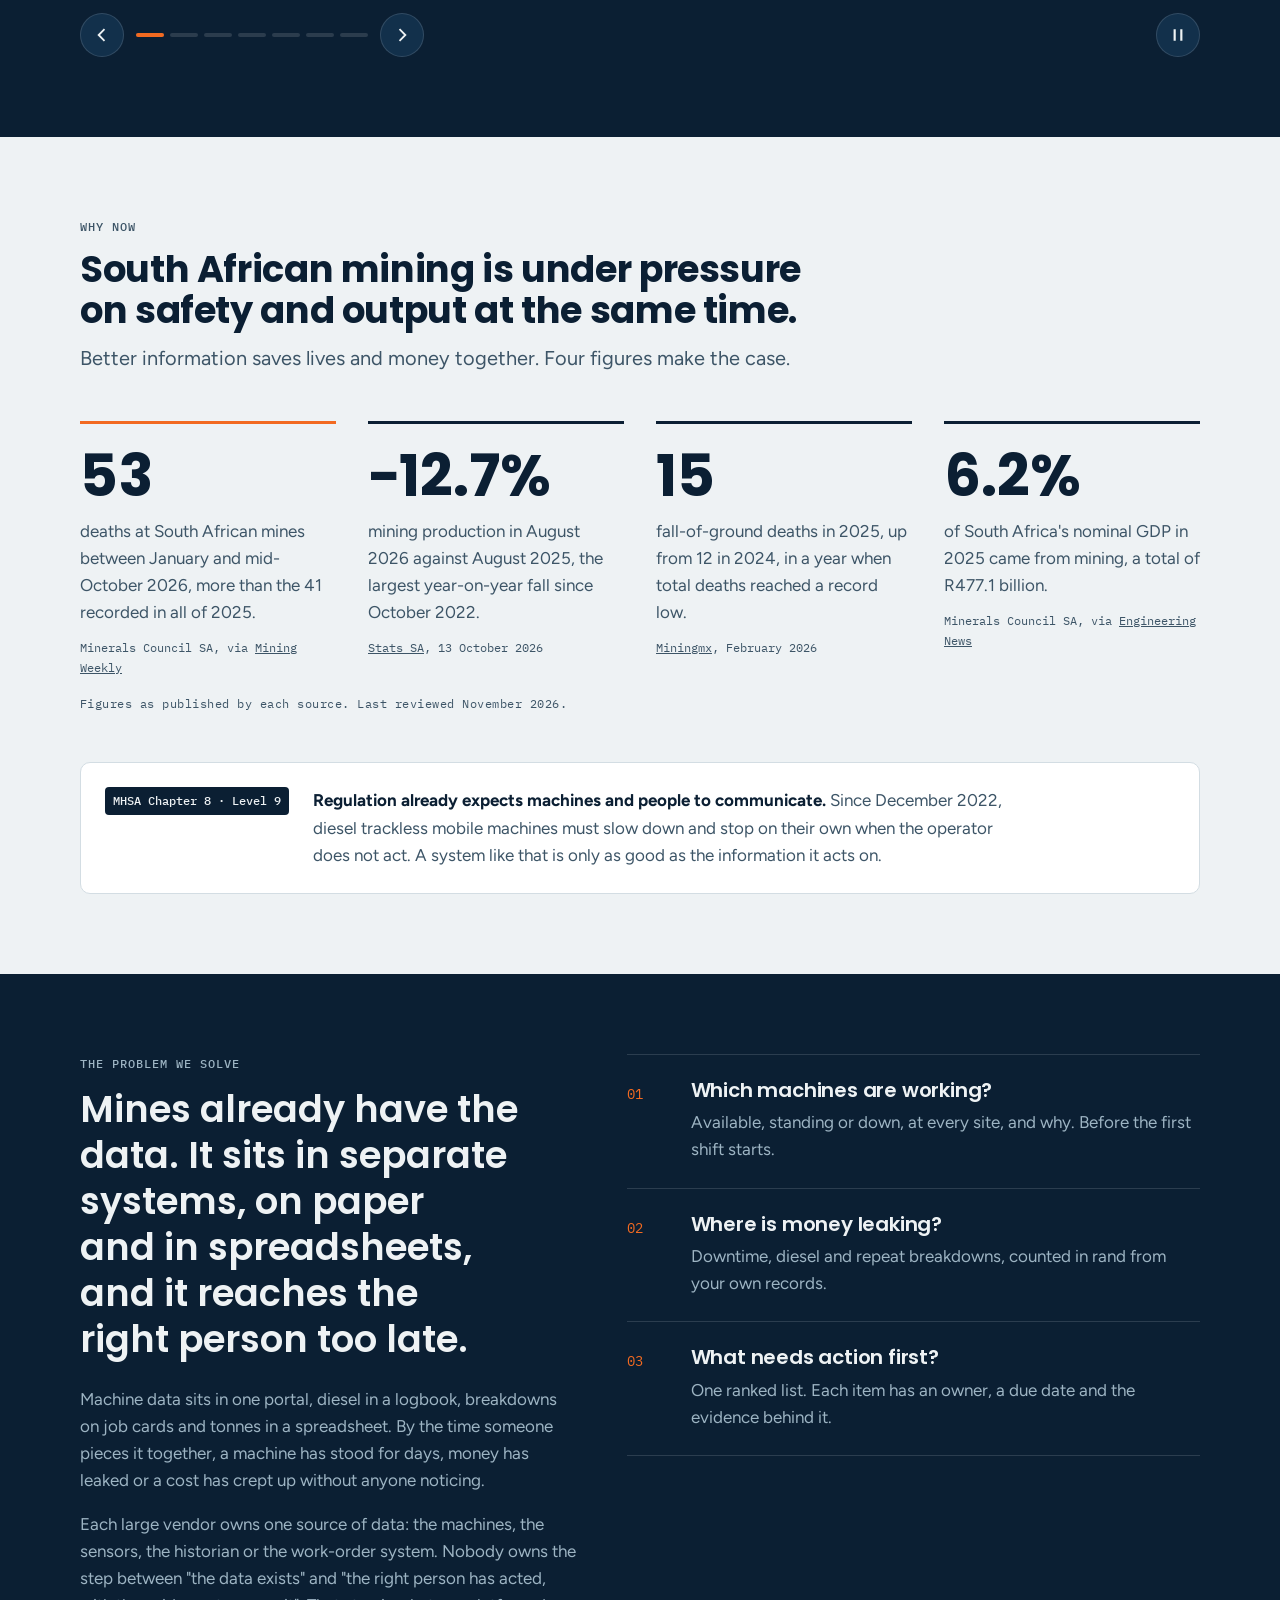
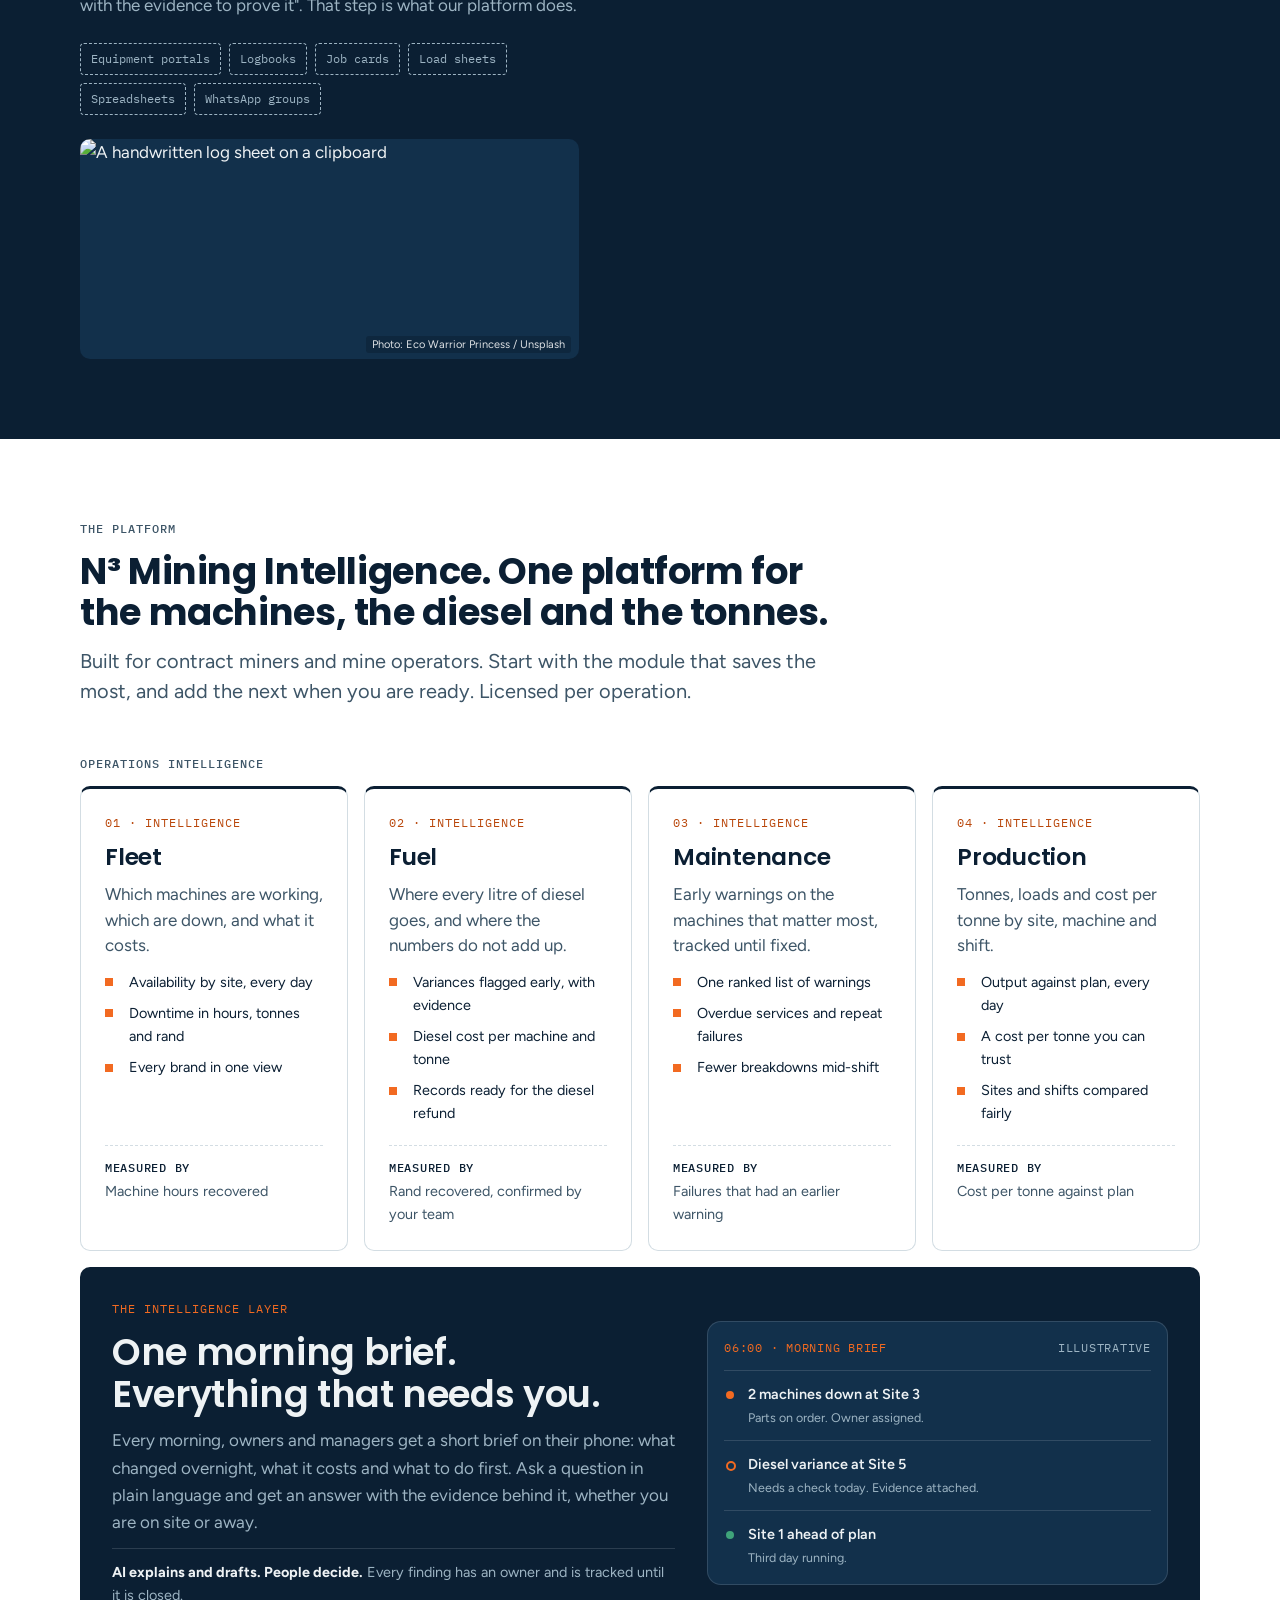
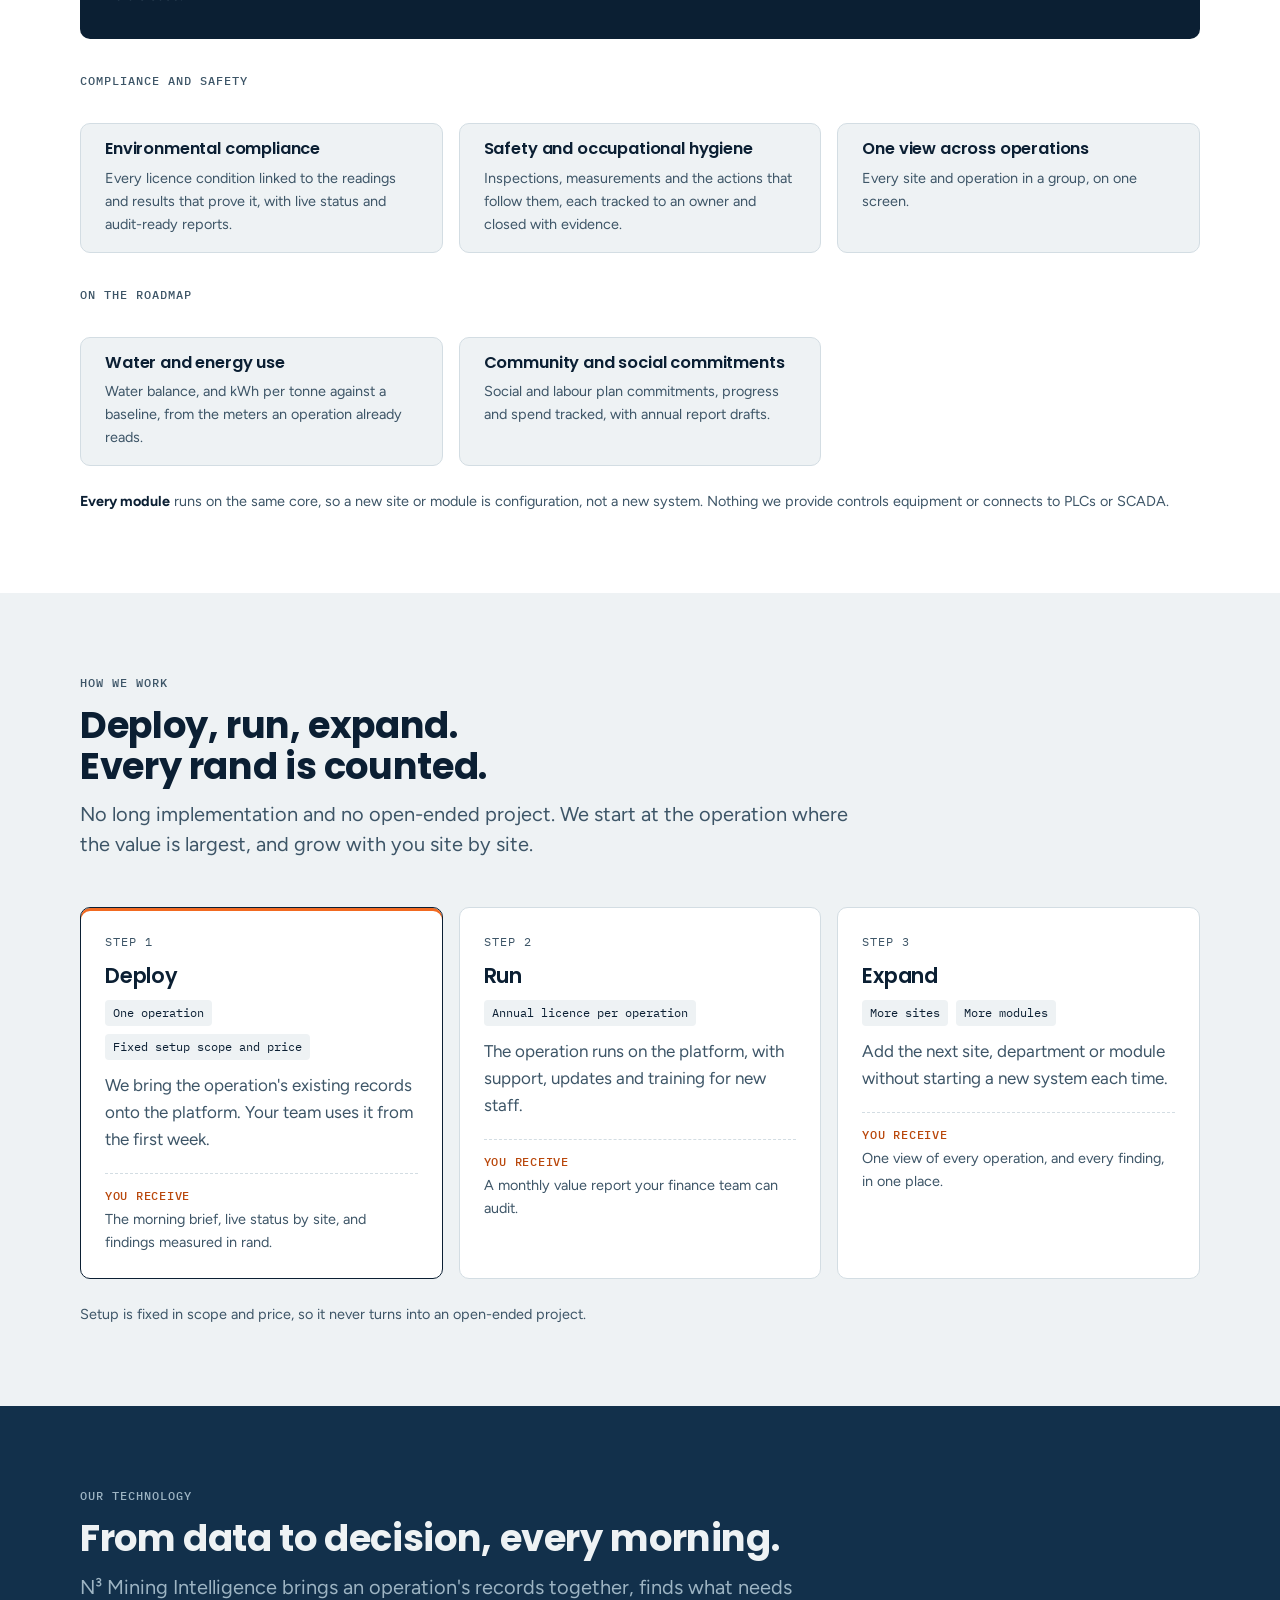
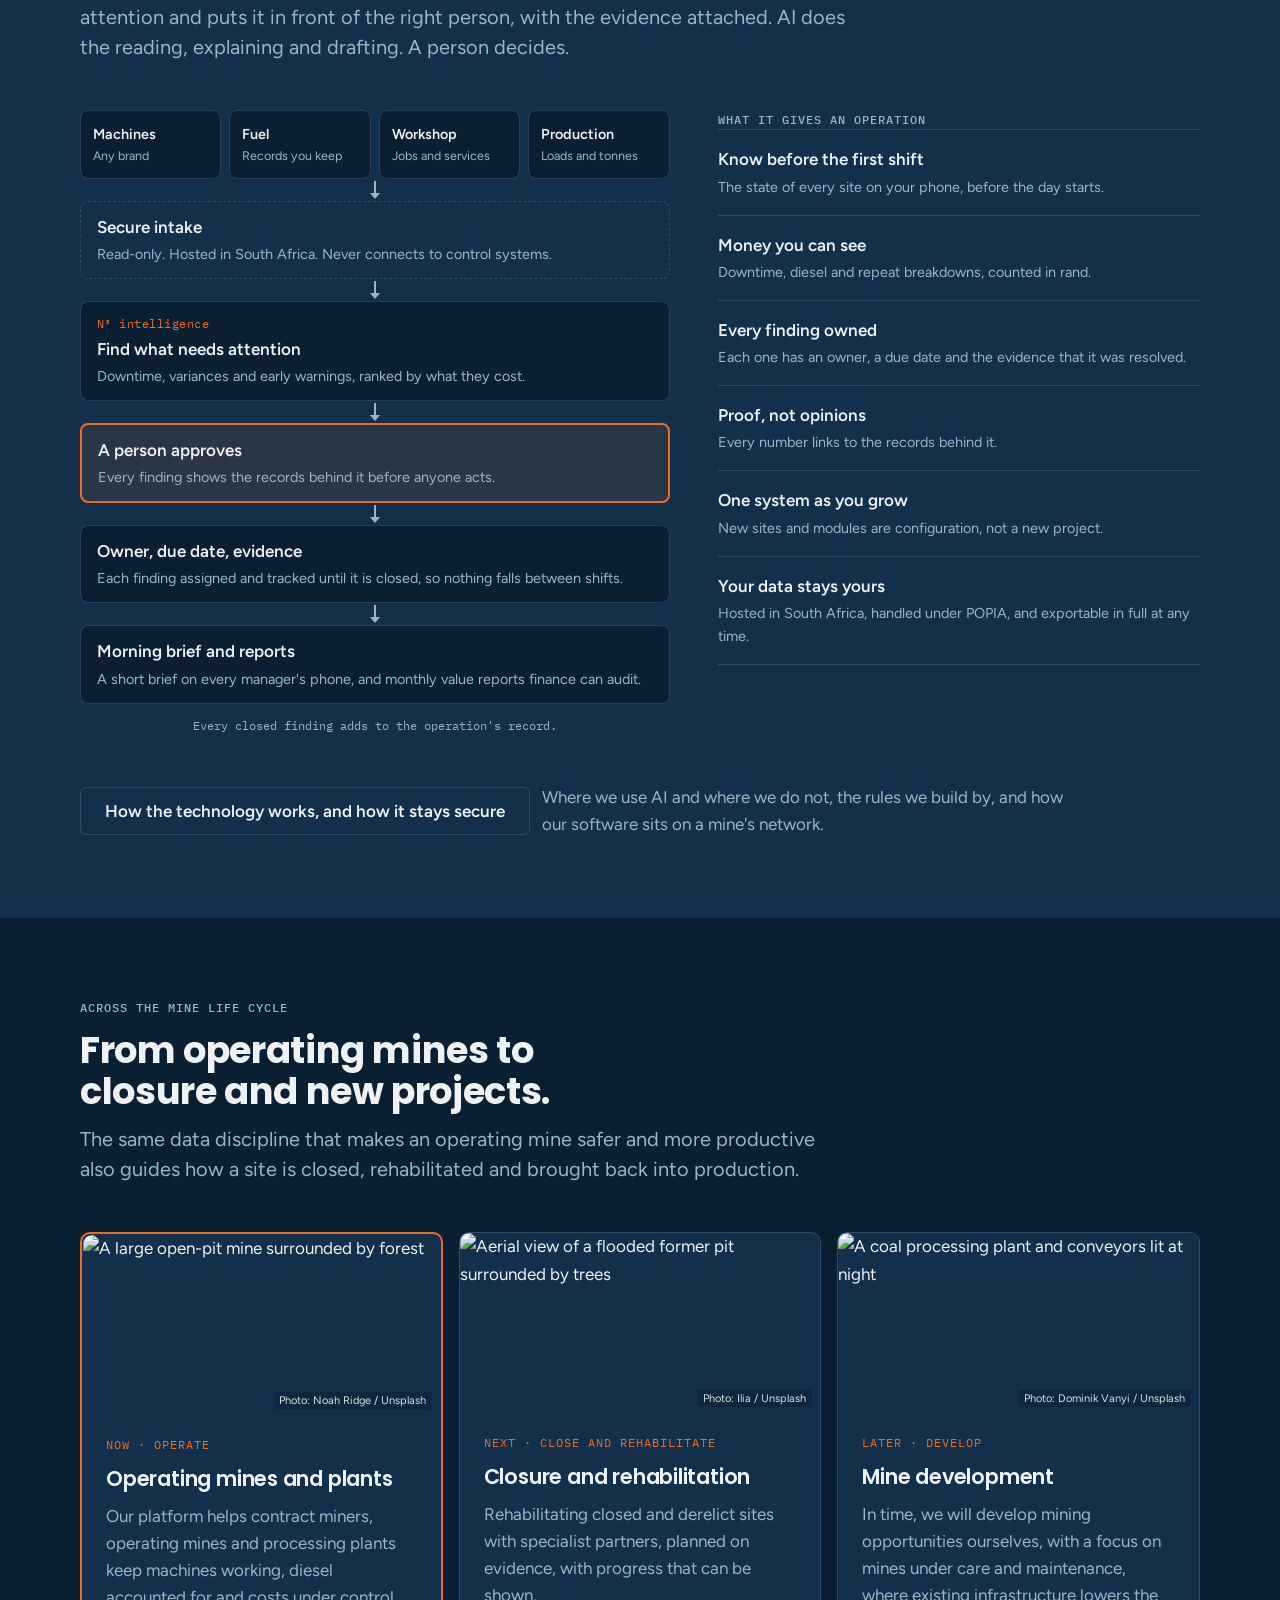
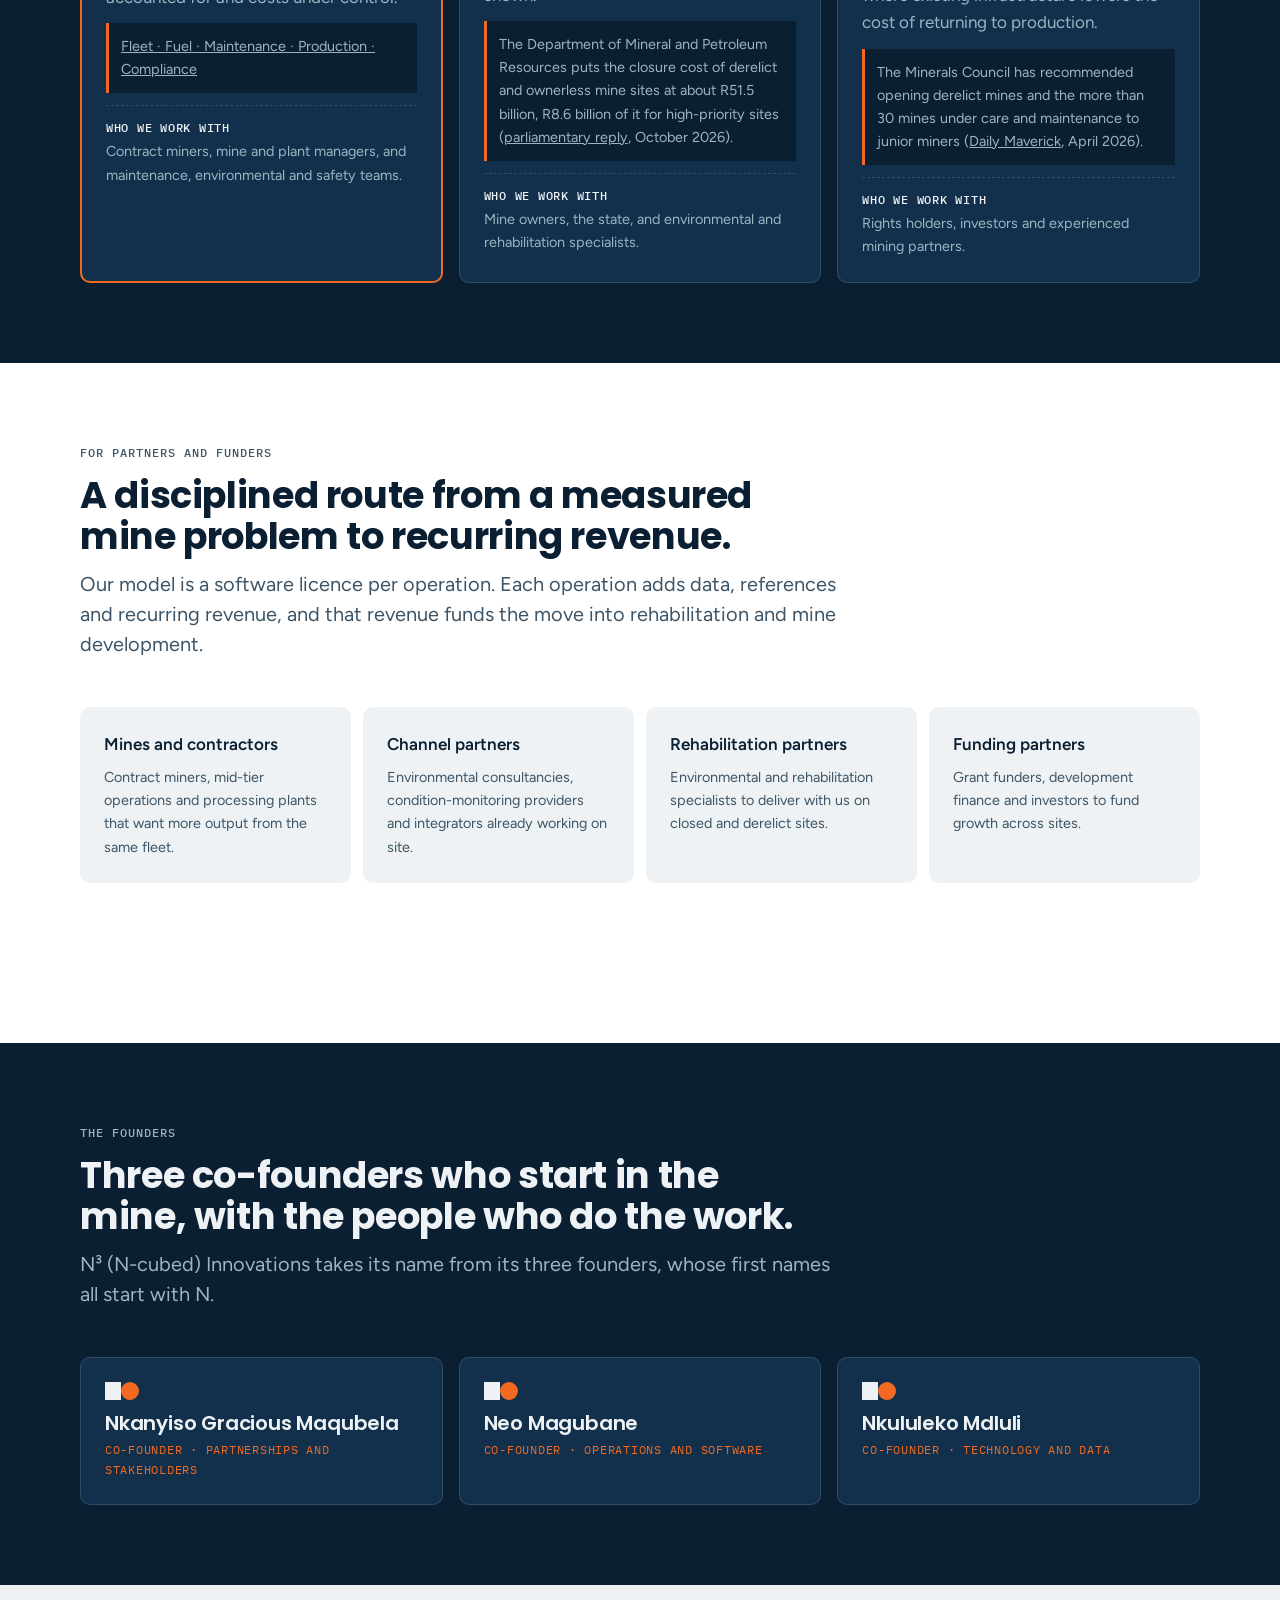
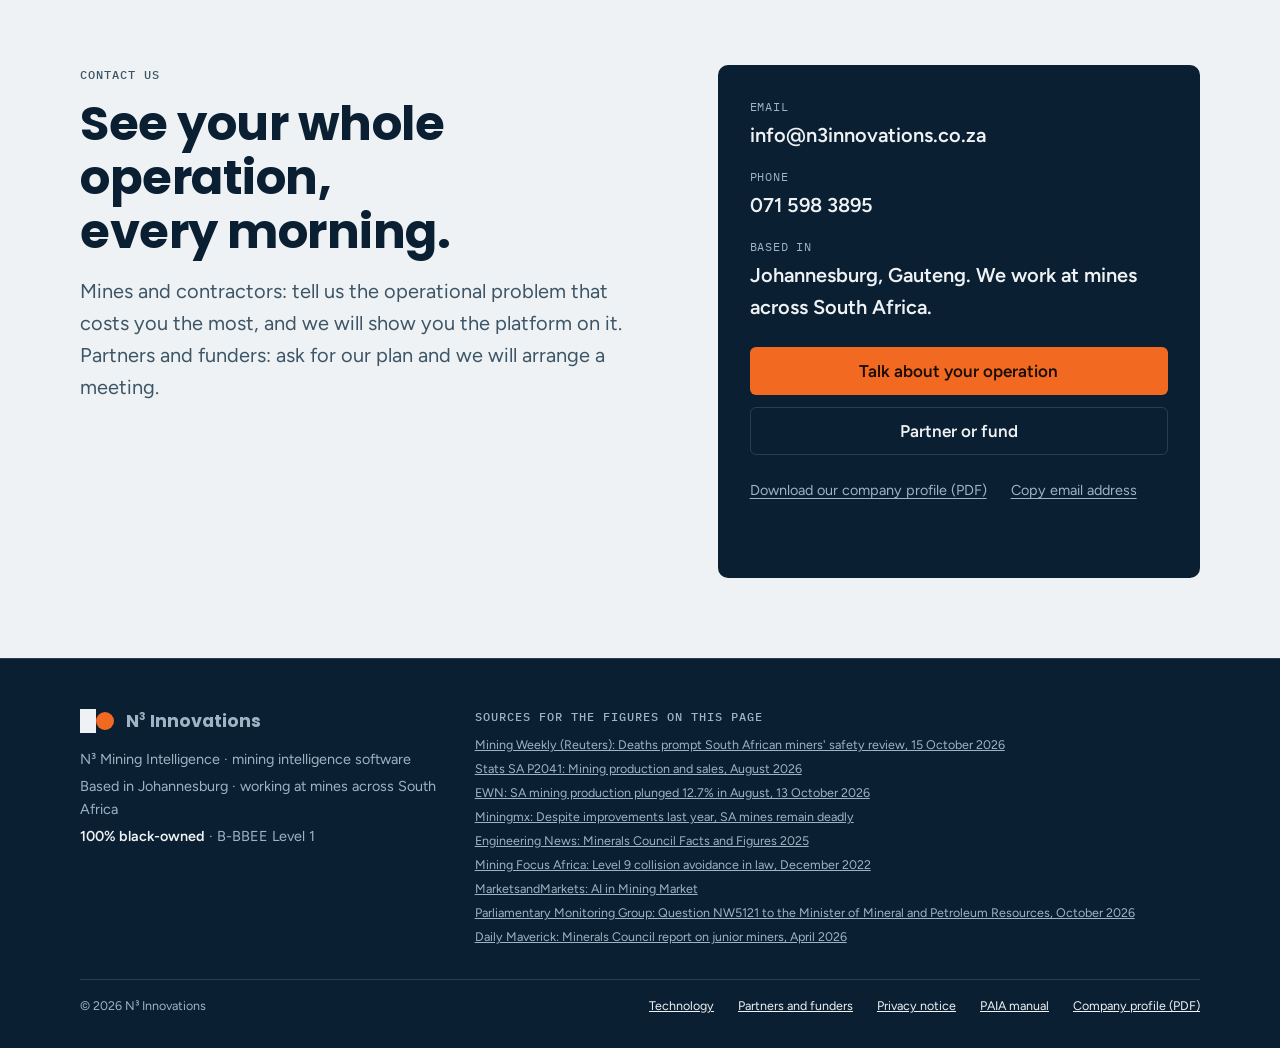
==== commit 752901fa: "Module cards: one-line titles, tighter copy, rows aligned across cards Co-Authored-By: Claude Opus 5" ====
--- a/index.html
+++ b/index.html
@@ -27,7 +27,7 @@
 <link rel="preconnect" href="https://fonts.googleapis.com">
 <link rel="preconnect" href="https://fonts.gstatic.com" crossorigin>
 <link rel="stylesheet" href="https://fonts.googleapis.com/css2?family=Poppins:wght@600;700&family=Figtree:wght@400;500;600;700&family=IBM+Plex+Mono:wght@400;500&display=swap">
-<link rel="stylesheet" href="assets/site.css?v=8">
+<link rel="stylesheet" href="assets/site.css?v=9">
 </head>
 <body>
 
@@ -292,49 +292,49 @@
 
       <p class="label group-title">Operations intelligence</p>
       <div class="services four">
-        <article class="service">
-          <span class="svc-tag">01 · Fleet</span>
-          <h3>Fleet intelligence</h3>
-          <p class="svc-lead">Know which machines are working, which are standing and what it costs, before the first shift starts.</p>
+        <article class="service mod">
+          <span class="svc-tag">01 · Intelligence</span>
+          <h3>Fleet</h3>
+          <p class="svc-lead">Which machines are working, which are down, and what it costs.</p>
           <ul>
-            <li>Availability and use by site, every day</li>
-            <li>Downtime counted in hours, tonnes and rand</li>
-            <li>One view across every brand in your fleet</li>
+            <li>Availability by site, every day</li>
+            <li>Downtime in hours, tonnes and rand</li>
+            <li>Every brand in one view</li>
           </ul>
           <p class="svc-measure"><b>Measured by</b>Machine hours recovered</p>
         </article>
-        <article class="service">
-          <span class="svc-tag">02 · Fuel</span>
-          <h3>Fuel intelligence</h3>
-          <p class="svc-lead">See where every litre of diesel goes, and where the numbers do not add up.</p>
+        <article class="service mod">
+          <span class="svc-tag">02 · Intelligence</span>
+          <h3>Fuel</h3>
+          <p class="svc-lead">Where every litre of diesel goes, and where the numbers do not add up.</p>
           <ul>
-            <li>Variances flagged early, with the evidence attached</li>
-            <li>Diesel cost per machine and per tonne</li>
-            <li>Records kept ready for the diesel refund</li>
+            <li>Variances flagged early, with evidence</li>
+            <li>Diesel cost per machine and tonne</li>
+            <li>Records ready for the diesel refund</li>
           </ul>
-          <p class="svc-measure"><b>Measured by</b>Rand recovered and confirmed by your team</p>
-        </article>
-        <article class="service">
-          <span class="svc-tag">03 · Maintenance</span>
-          <h3>Maintenance intelligence</h3>
-          <p class="svc-lead">Early warnings on the machines and equipment that matter most, tracked until the work is done.</p>
+          <p class="svc-measure"><b>Measured by</b>Rand recovered, confirmed by your team</p>
+        </article>
+        <article class="service mod">
+          <span class="svc-tag">03 · Intelligence</span>
+          <h3>Maintenance</h3>
+          <p class="svc-lead">Early warnings on the machines that matter most, tracked until fixed.</p>
           <ul>
-            <li>One ranked list of warnings across fleet and plant</li>
-            <li>Overdue services and repeat failures flagged</li>
-            <li>Fewer breakdowns in the middle of a shift</li>
+            <li>One ranked list of warnings</li>
+            <li>Overdue services and repeat failures</li>
+            <li>Fewer breakdowns mid-shift</li>
           </ul>
-          <p class="svc-measure"><b>Measured by</b>Breakdowns that had an earlier warning, and findings closed on time</p>
-        </article>
-        <article class="service">
-          <span class="svc-tag">04 · Production</span>
-          <h3>Production intelligence</h3>
-          <p class="svc-lead">Tonnes, loads and cost per tonne by site, machine and shift, on one page.</p>
+          <p class="svc-measure"><b>Measured by</b>Failures that had an earlier warning</p>
+        </article>
+        <article class="service mod">
+          <span class="svc-tag">04 · Intelligence</span>
+          <h3>Production</h3>
+          <p class="svc-lead">Tonnes, loads and cost per tonne by site, machine and shift.</p>
           <ul>
             <li>Output against plan, every day</li>
             <li>A cost per tonne you can trust</li>
-            <li>Sites and shifts compared on the same basis</li>
+            <li>Sites and shifts compared fairly</li>
           </ul>
-          <p class="svc-measure"><b>Measured by</b>Cost per tonne, and tonnes against plan</p>
+          <p class="svc-measure"><b>Measured by</b>Cost per tonne against plan</p>
         </article>
       </div>
 
--- a/assets/site.css
+++ b/assets/site.css
@@ -516,8 +516,16 @@
 @supports (grid-template-rows: subgrid) {
   .services.four .service { grid-row: span 5; grid-template-rows: subgrid; row-gap: var(--s3); }
 }
-.services.four .svc-measure { align-self: end; }
 /* Contact card: secondary links */
 .contact-links { display: flex; flex-wrap: wrap; gap: var(--s2) var(--s5); font-size: var(--t-sm); }
 .contact-links a, .contact-links button { color: var(--steel); background: none; border: 0; padding: 0; font: inherit; cursor: pointer; text-decoration: underline; text-underline-offset: 3px; }
 .contact-links a:hover, .contact-links button:hover { color: var(--mist); }
+
+/* Module cards v2: compact, aligned, one-line titles */
+.services.four .service.mod { padding: var(--s5); transition: border-color .2s ease, transform .2s ease, box-shadow .2s ease; }
+.services.four .service.mod h3 { font-size: 1.45rem; line-height: 1.1; }
+.services.four .service.mod .svc-lead { font-size: var(--t-md); line-height: 1.5; }
+.services.four .service.mod .svc-measure { align-self: start; }
+.services.four .service.mod:hover { border-top-color: var(--hivis); transform: translateY(-2px); box-shadow: 0 10px 28px rgba(11,31,51,.08); }
+@media (prefers-reduced-motion: reduce) { .services.four .service.mod:hover { transform: none; } }
+.services.four .service.mod ul { align-content: start; }
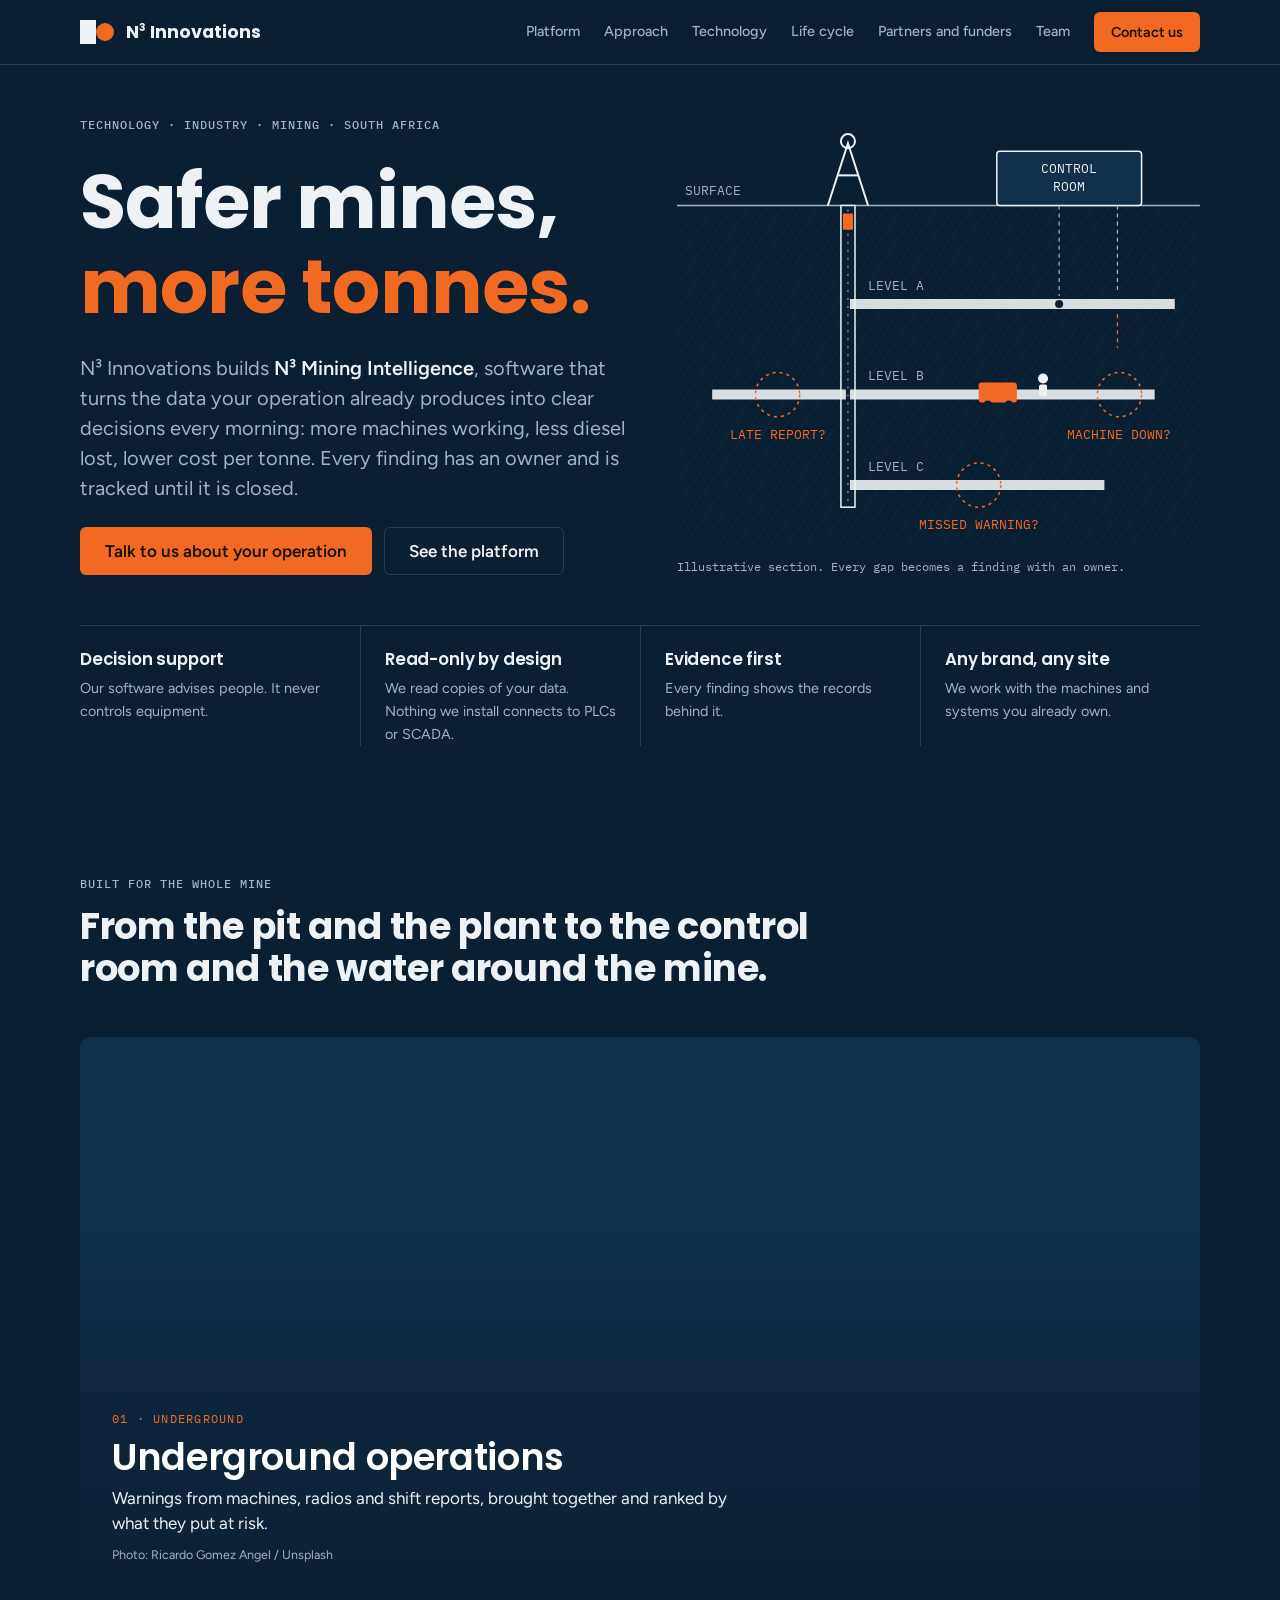
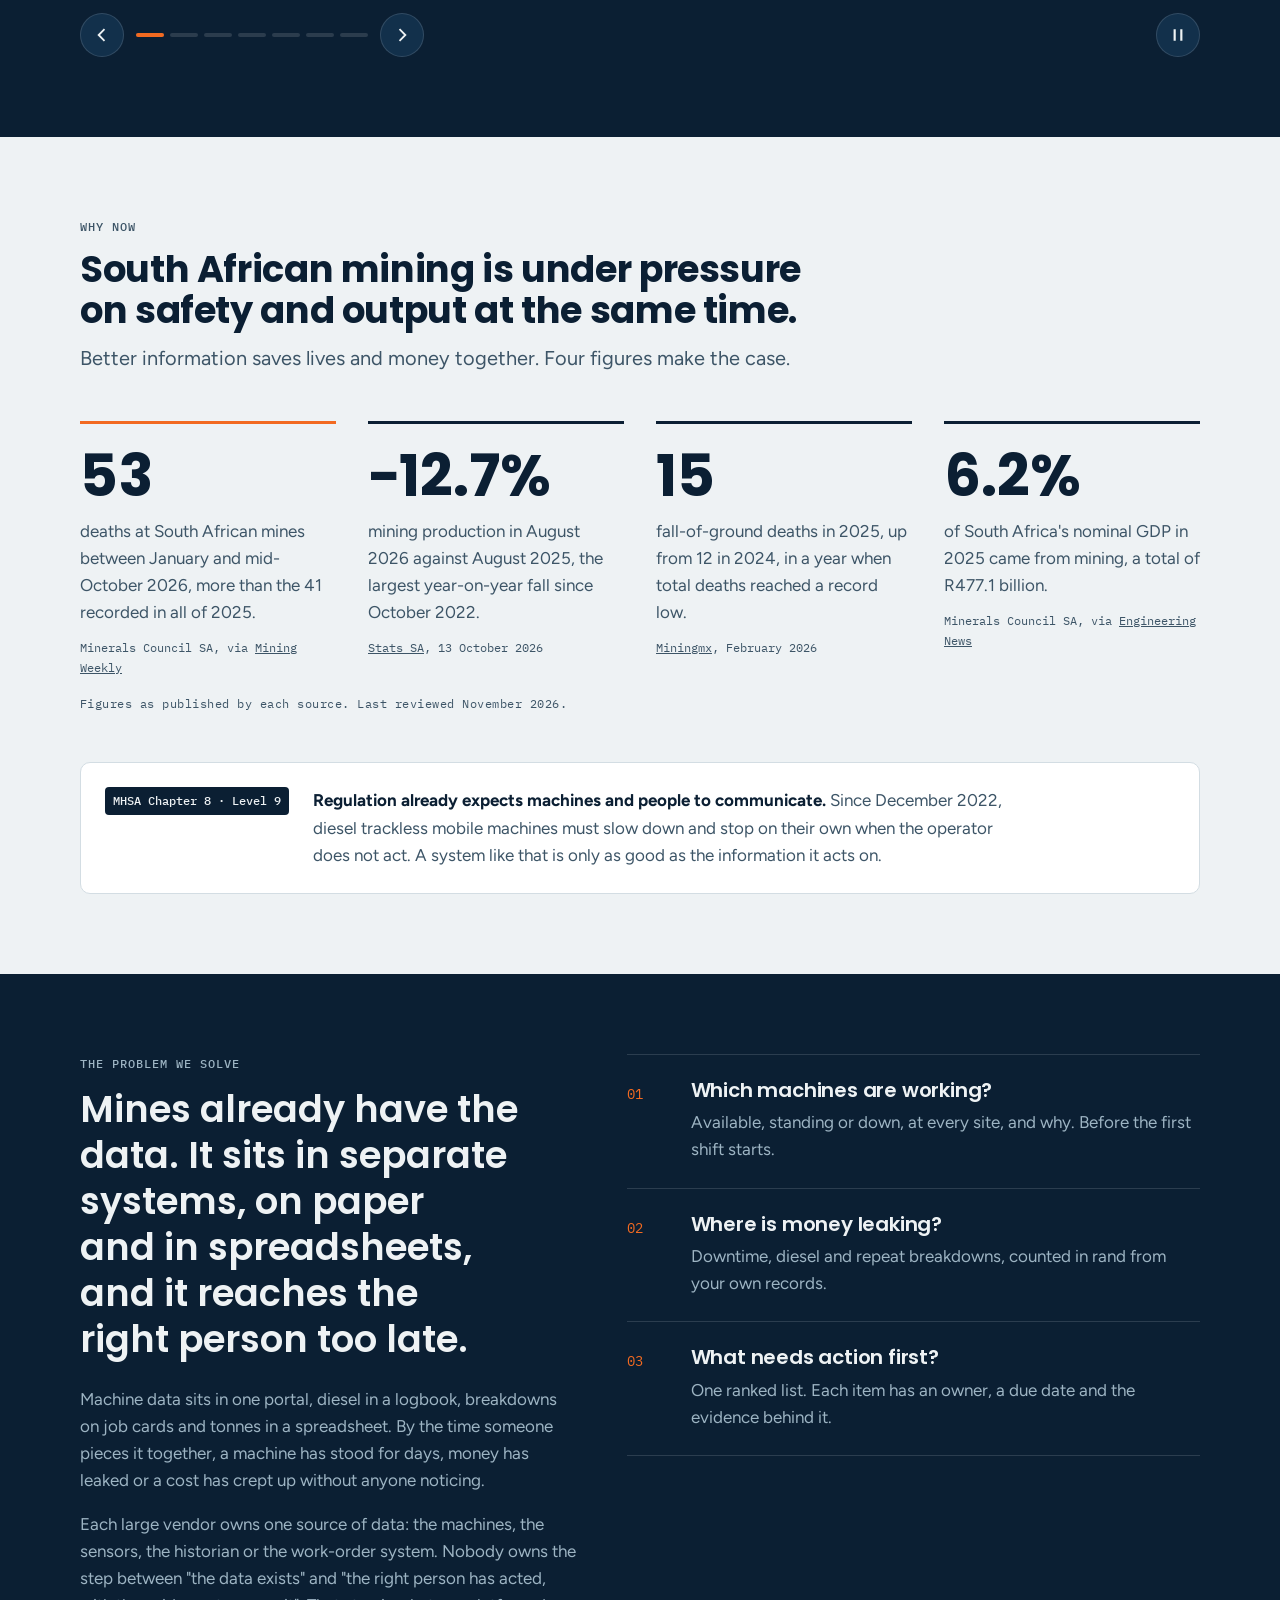
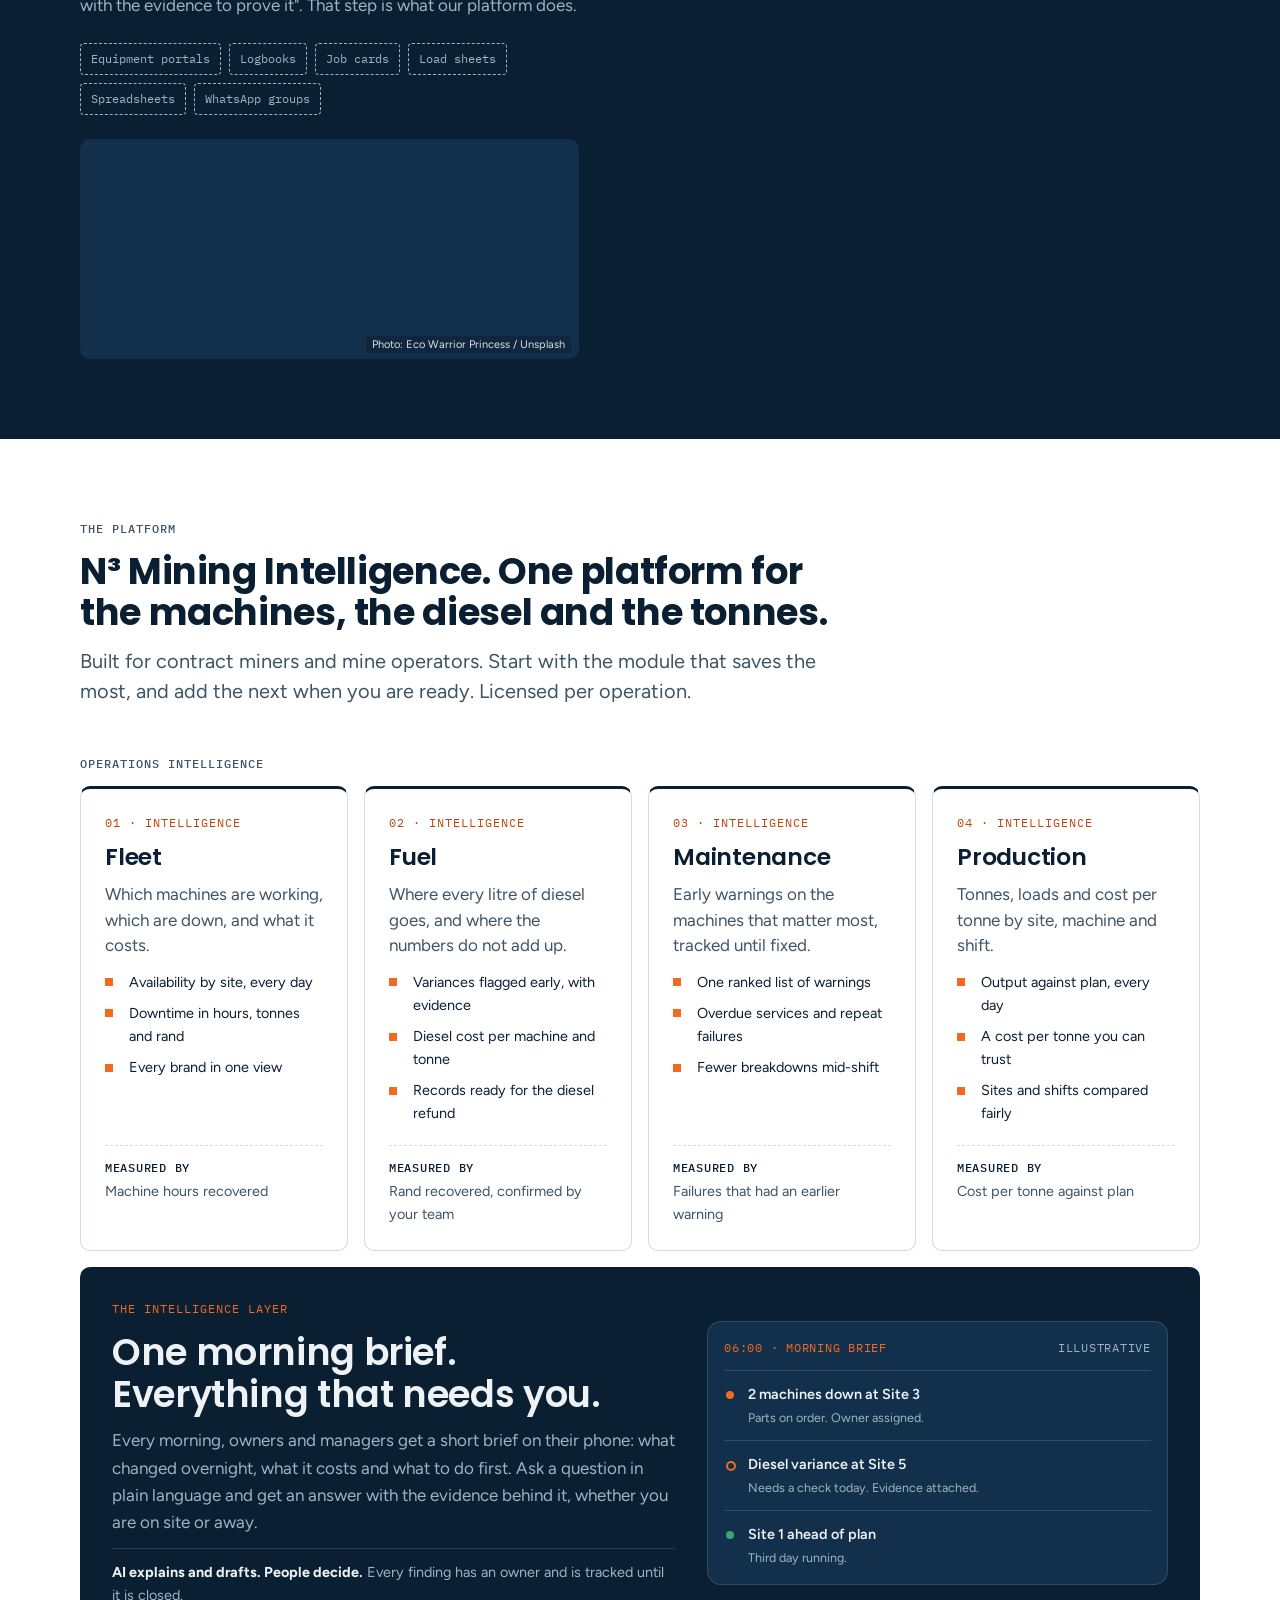
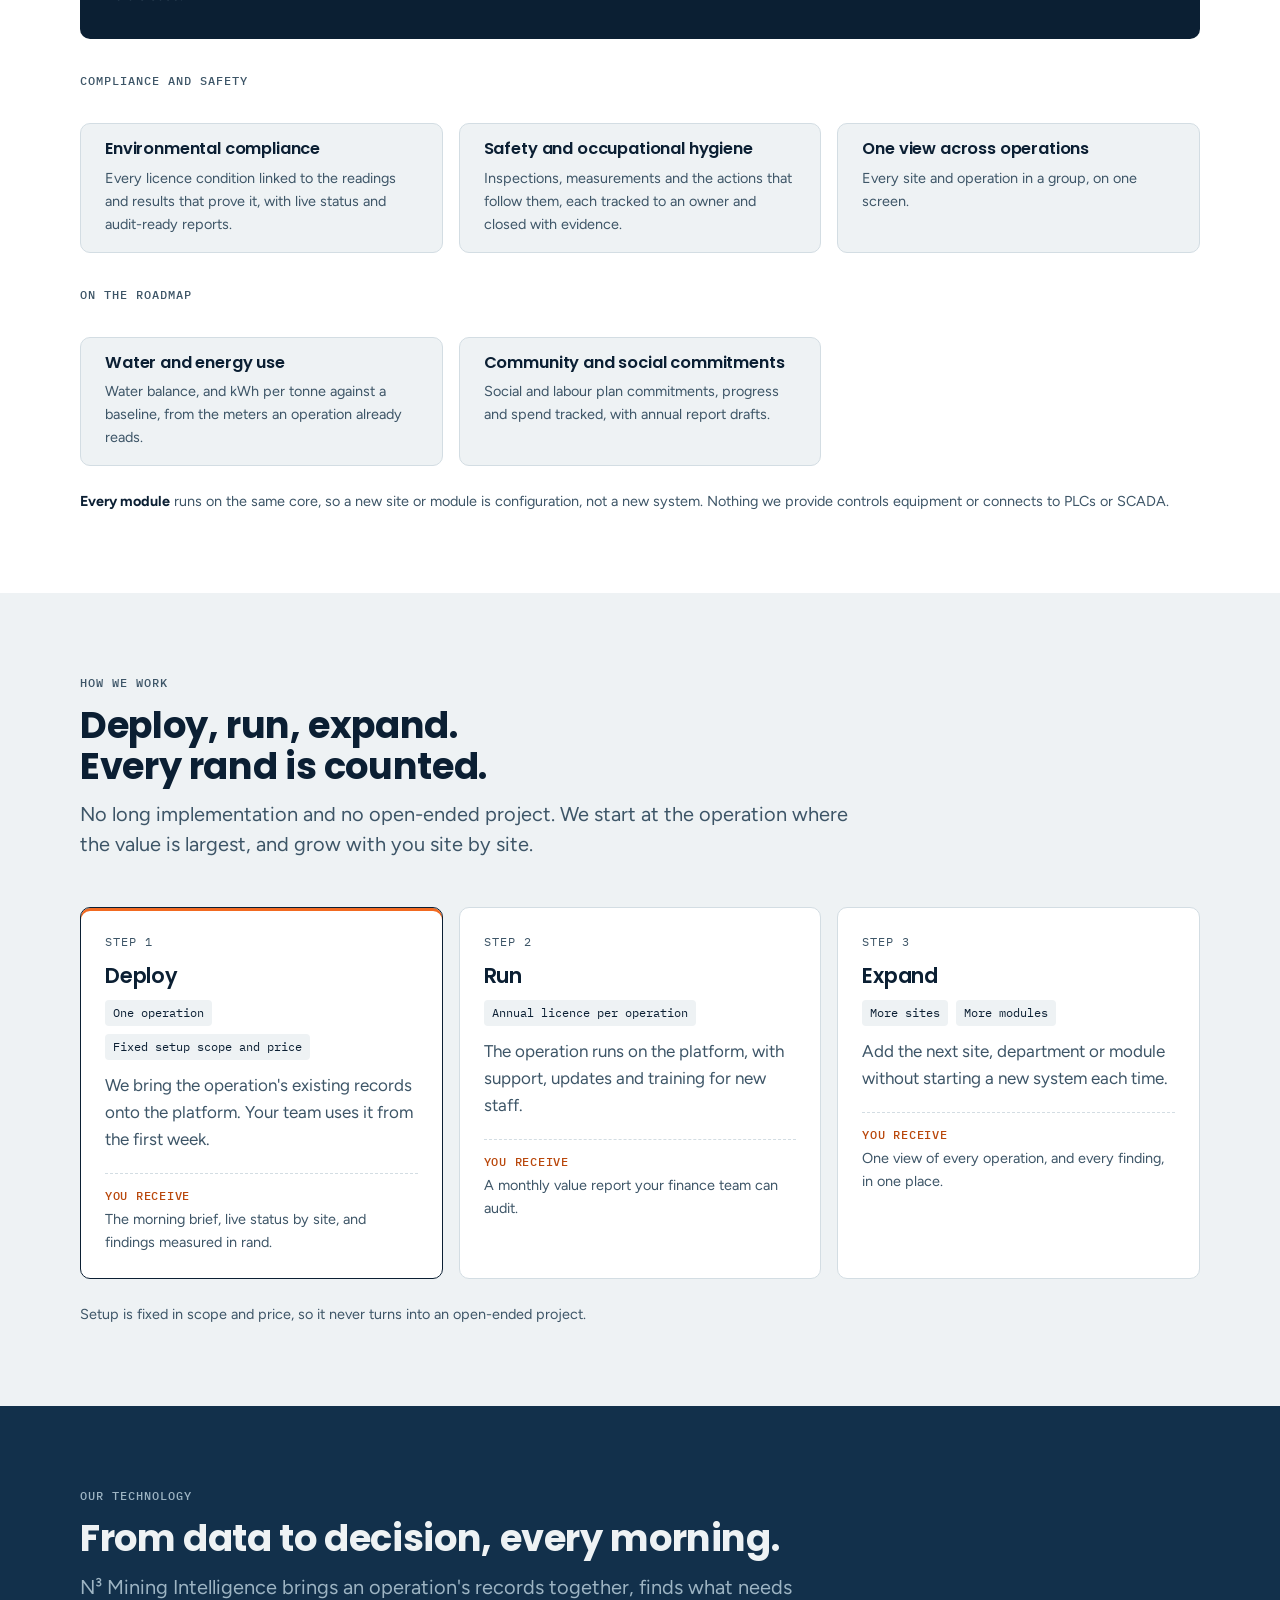
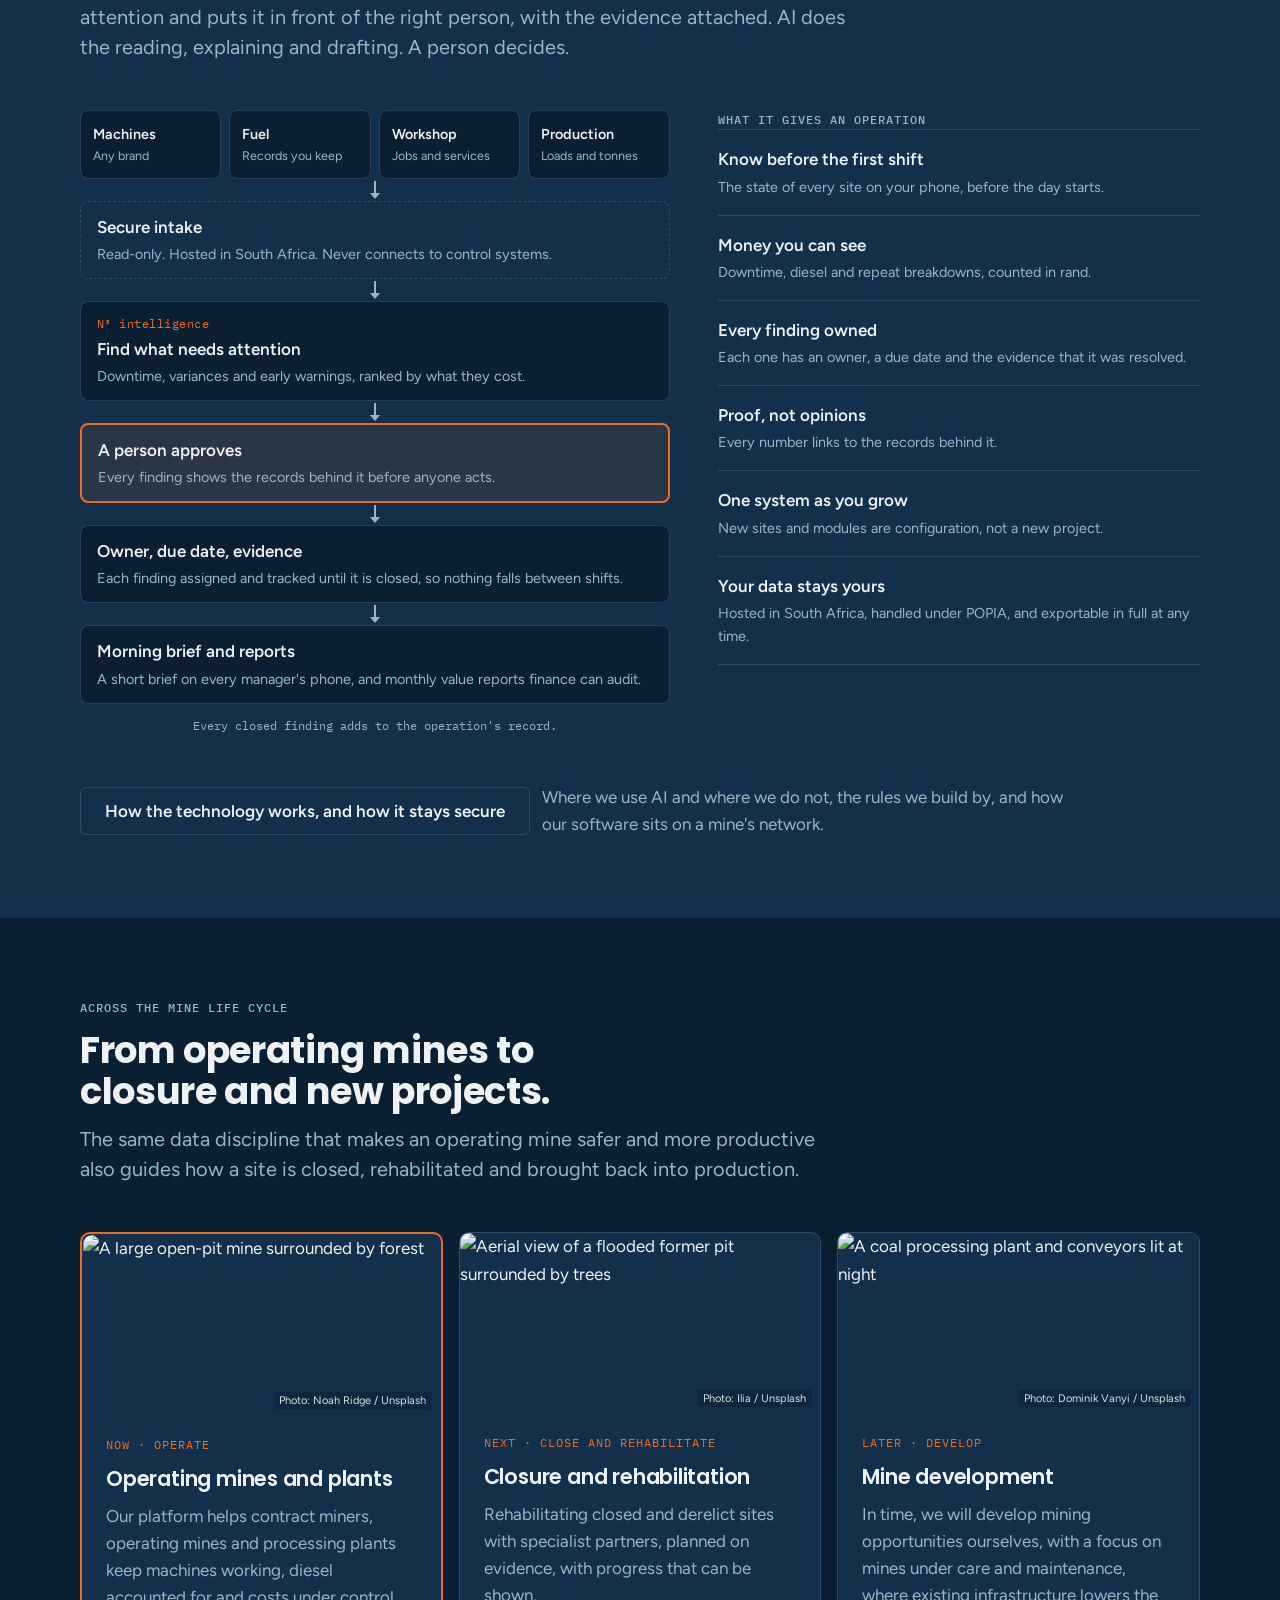
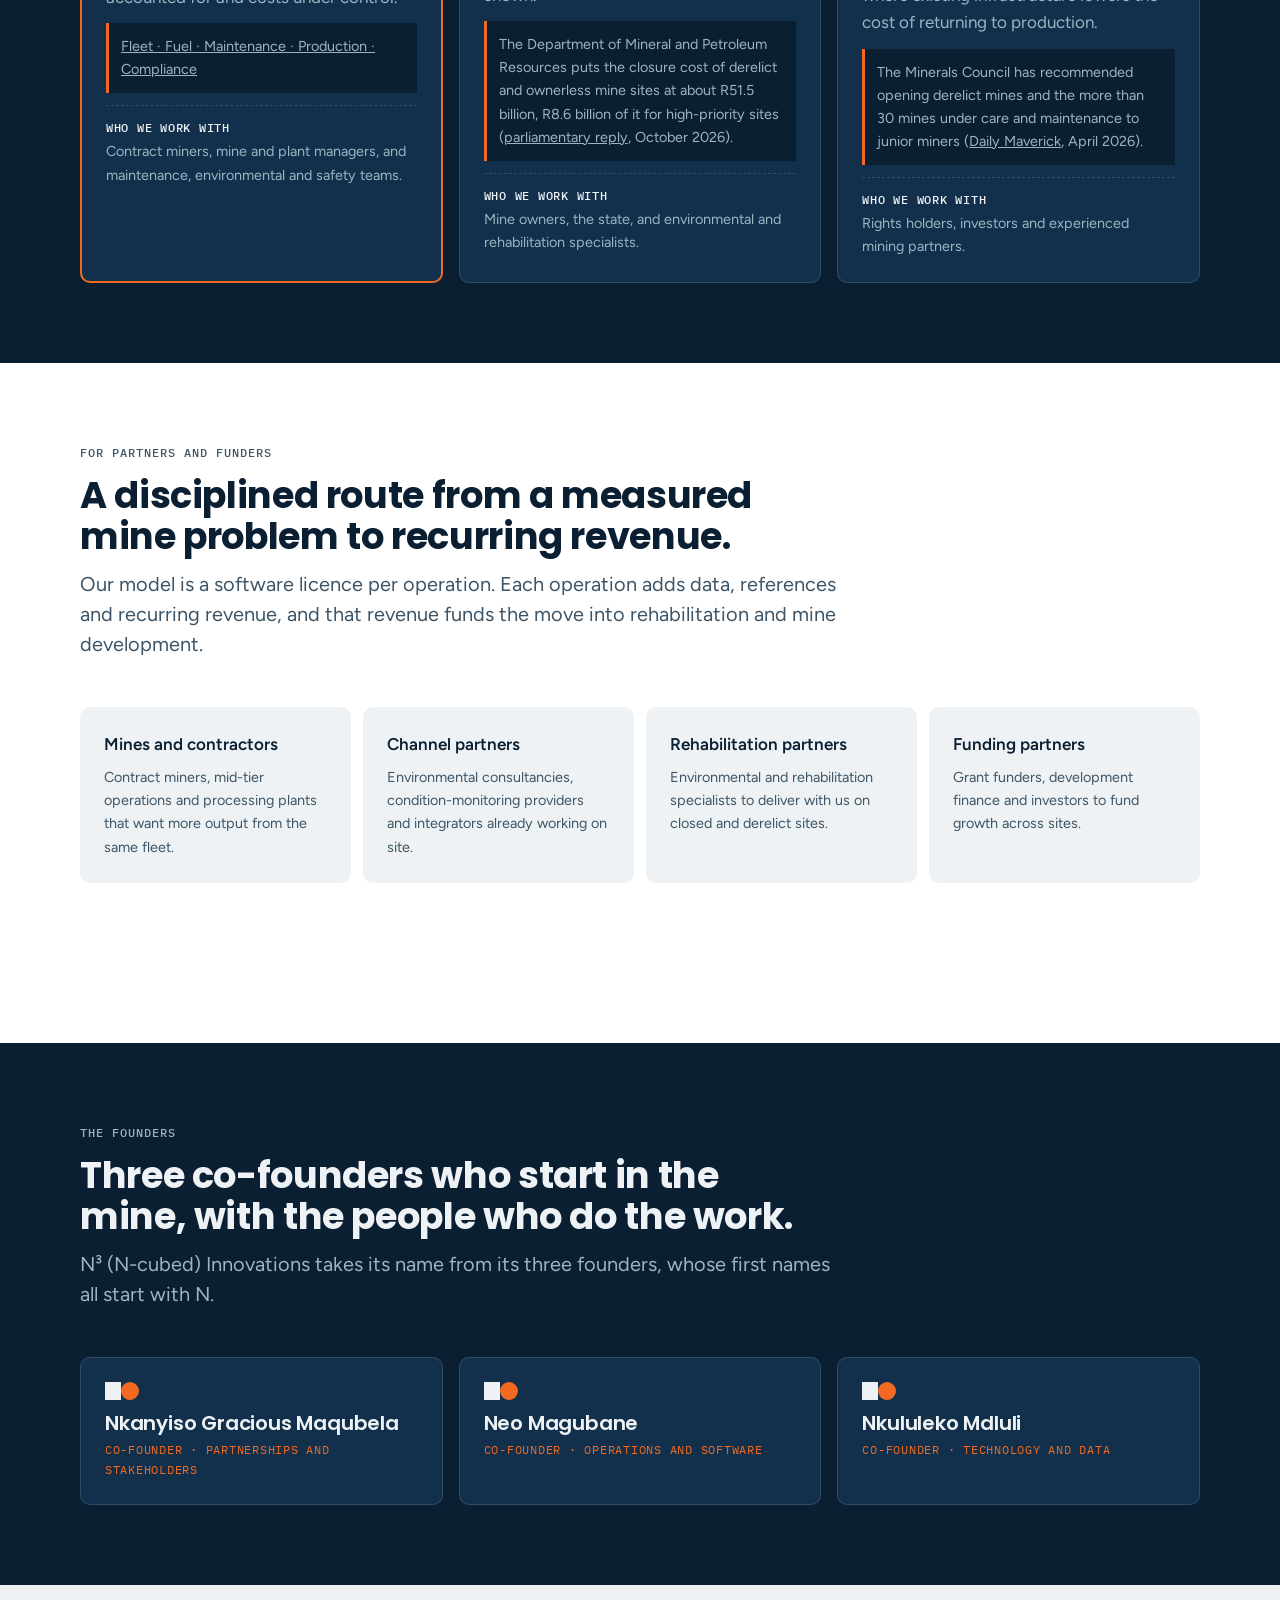
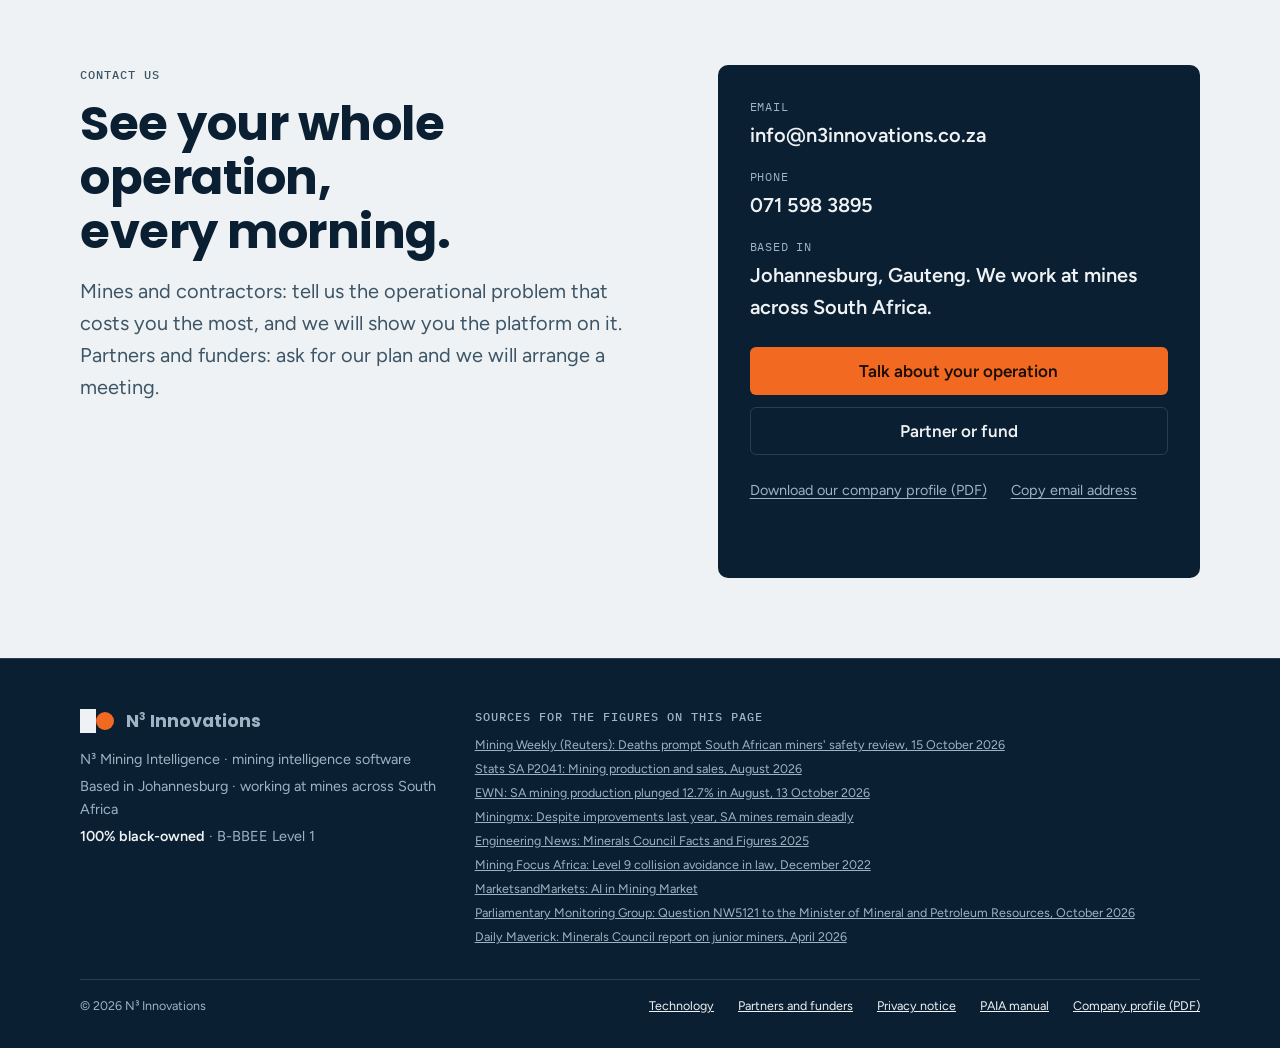
==== commit 880ea337: "Partners page: replace dated milestones and gates with a direction Co-Authored-By: Claude Opus 5.5 <" ====
--- a/index.html
+++ b/index.html
@@ -27,7 +27,7 @@
 <link rel="preconnect" href="https://fonts.googleapis.com">
 <link rel="preconnect" href="https://fonts.gstatic.com" crossorigin>
 <link rel="stylesheet" href="https://fonts.googleapis.com/css2?family=Poppins:wght@600;700&family=Figtree:wght@400;500;600;700&family=IBM+Plex+Mono:wght@400;500&display=swap">
-<link rel="stylesheet" href="assets/site.css?v=9">
+<link rel="stylesheet" href="assets/site.css?v=10">
 </head>
 <body>
 
@@ -523,7 +523,7 @@
         <div><b>Funding partners</b><span>Grant funders, development finance and investors to fund growth across sites.</span></div>
       </div>
       <div class="tech-more" style="margin-top:var(--s6)">
-        <a class="btn btn-line" href="partners.html">Our case, milestones and the lessons behind them</a>
+        <a class="btn btn-line" href="partners.html">Our case, and where we are going</a>
       </div>
     </div>
   </section>
--- a/assets/site.css
+++ b/assets/site.css
@@ -529,3 +529,7 @@
 .services.four .service.mod:hover { border-top-color: var(--hivis); transform: translateY(-2px); box-shadow: 0 10px 28px rgba(11,31,51,.08); }
 @media (prefers-reduced-motion: reduce) { .services.four .service.mod:hover { transform: none; } }
 .services.four .service.mod ul { align-content: start; }
+
+.roadmap.four { grid-template-columns: repeat(4, minmax(0, 1fr)); }
+@media (max-width: 960px) { .roadmap.four { grid-template-columns: minmax(0, 1fr); } }
+.plan-note { margin-top: var(--s5); font-size: var(--t-sm); color: var(--ink-2); }
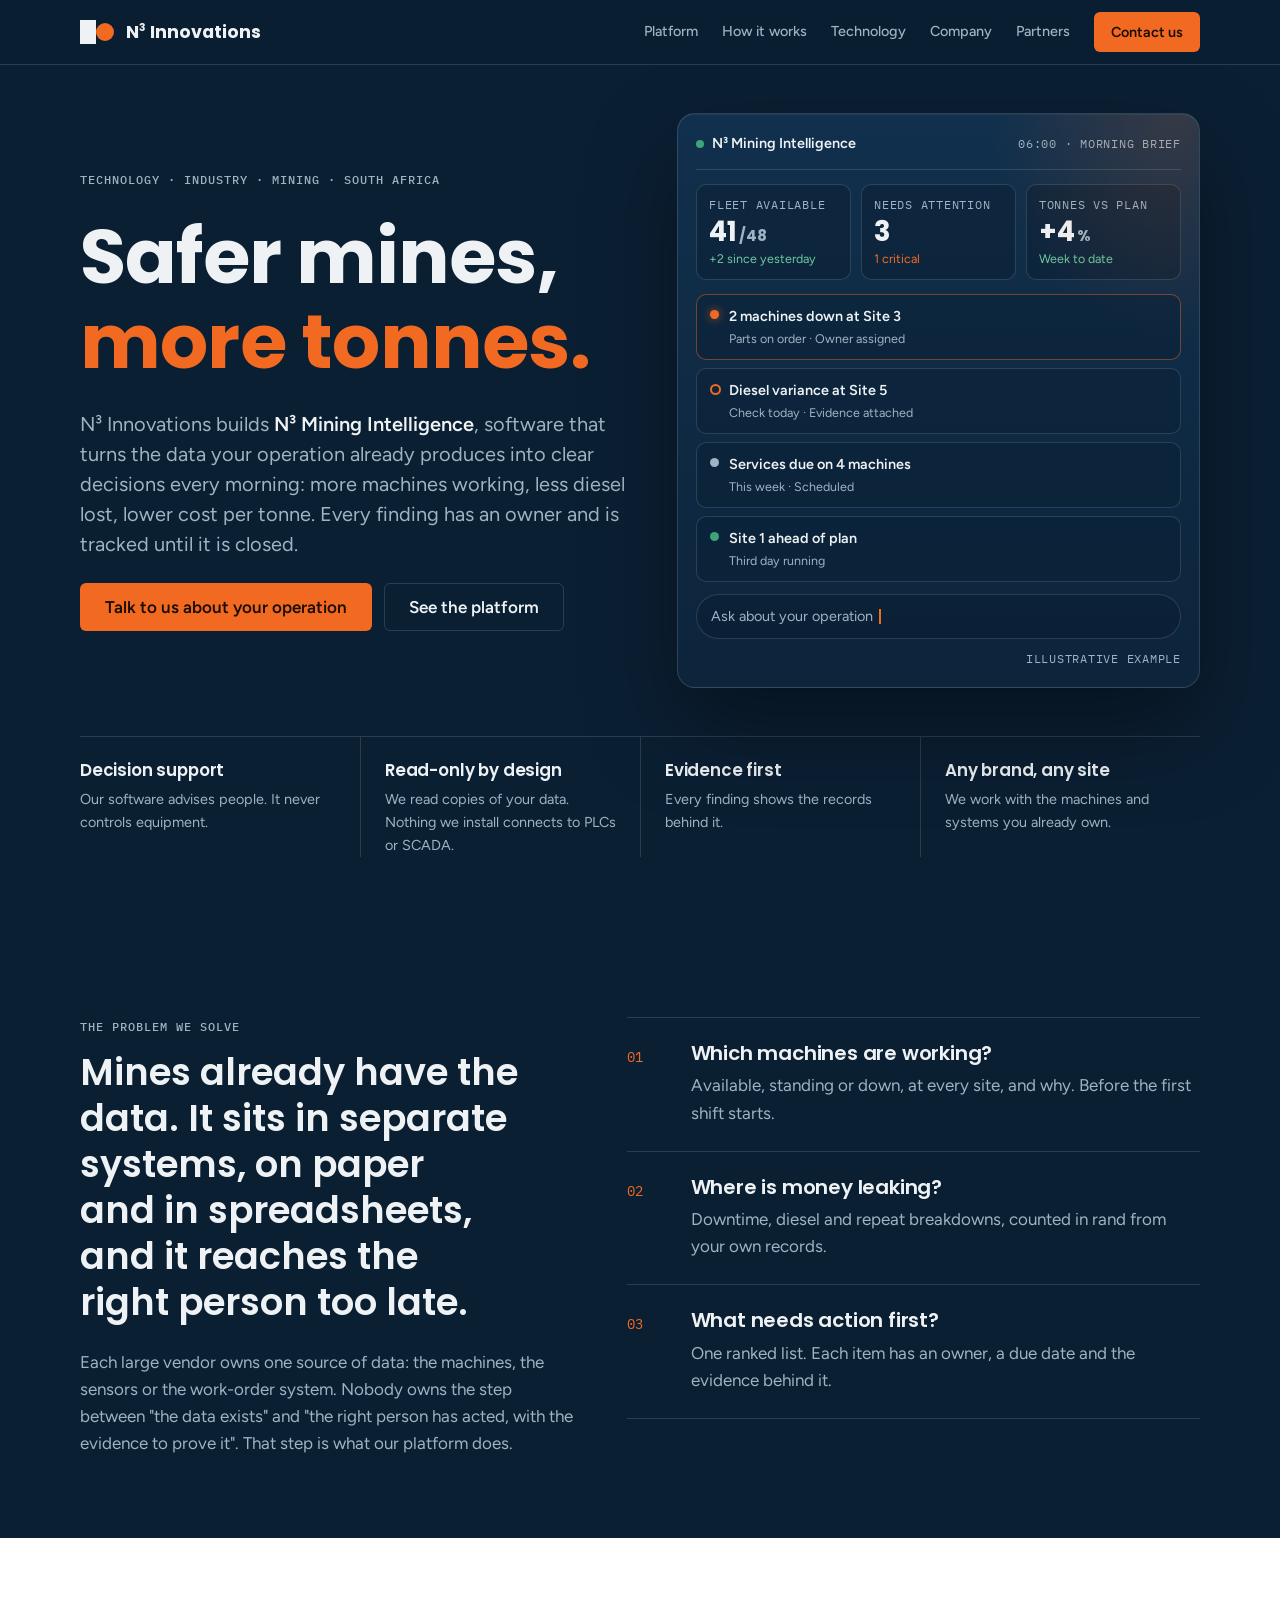
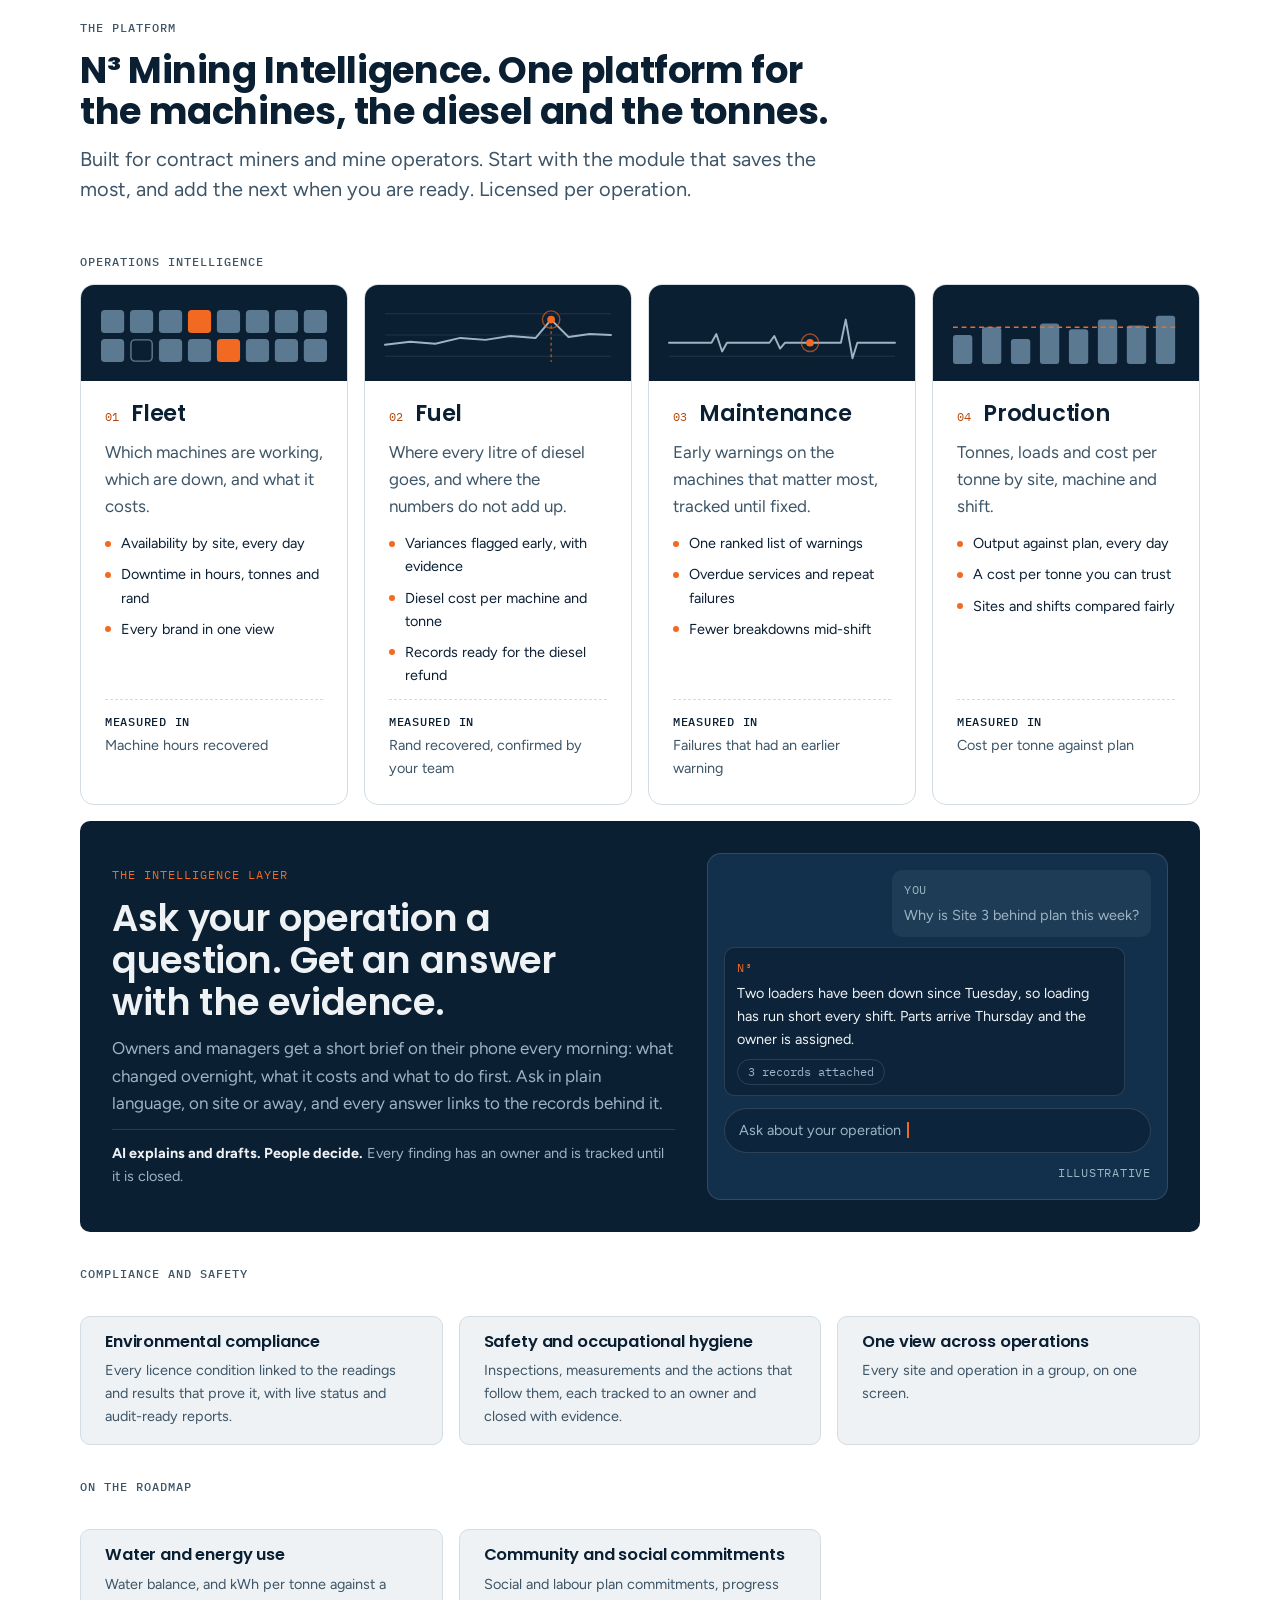
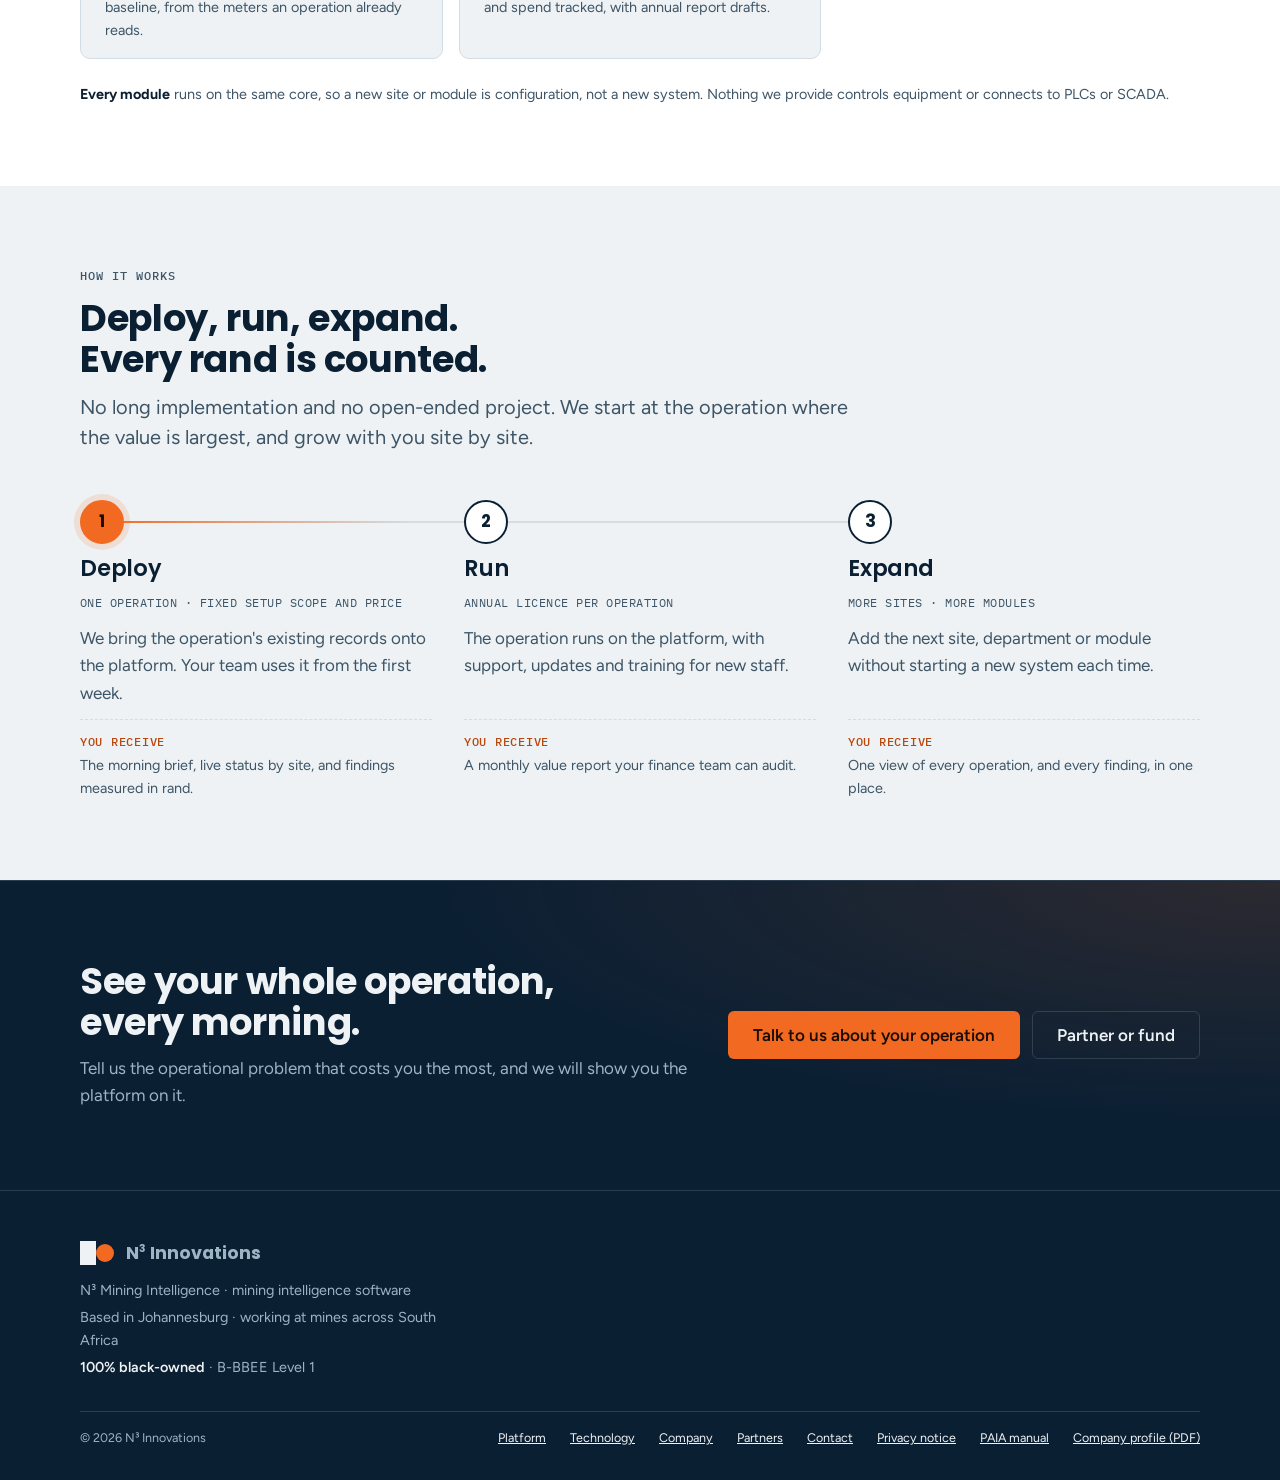
==== commit bab3cbce: "Restructure: short home, Company and Contact pages; redesign hero, modules, steps and pipeline Home " ====
--- a/index.html
+++ b/index.html
@@ -27,32 +27,31 @@
 <link rel="preconnect" href="https://fonts.googleapis.com">
 <link rel="preconnect" href="https://fonts.gstatic.com" crossorigin>
 <link rel="stylesheet" href="https://fonts.googleapis.com/css2?family=Poppins:wght@600;700&family=Figtree:wght@400;500;600;700&family=IBM+Plex+Mono:wght@400;500&display=swap">
-<link rel="stylesheet" href="assets/site.css?v=10">
+<link rel="stylesheet" href="assets/site.css?v=11">
 </head>
 <body>
 
 <header class="site-head">
   <div class="wrap head-row">
-    <a class="brand" href="#top" aria-label="N³ Innovations, home">
+    <a class="brand" href="index.html" aria-label="N³ Innovations, home">
       <svg viewBox="0 0 34 24" aria-hidden="true"><rect x="0" y="0" width="16" height="24" fill="#EEF2F4"/><circle cx="25" cy="12" r="9" fill="#F26A21"/></svg>
       <span>N<sup>3</sup> Innovations</span>
     </a>
     <nav class="nav" id="nav" aria-label="Main">
-      <a href="#platform">Platform</a>
-      <a href="#approach">Approach</a>
+      <a href="index.html#platform">Platform</a>
+      <a href="index.html#how">How it works</a>
       <a href="technology.html">Technology</a>
-      <a href="#lifecycle">Life cycle</a>
-      <a href="partners.html">Partners and funders</a>
-      <a href="#team">Team</a>
+      <a href="company.html">Company</a>
+      <a href="partners.html">Partners</a>
+      <a class="nav-contact" href="contact.html">Contact us</a>
     </nav>
     <button class="menu-btn" id="menu-btn" type="button" aria-expanded="false" aria-controls="nav">Menu</button>
-    <a class="btn btn-primary" href="#contact">Contact us</a>
+    <a class="btn btn-primary" href="contact.html">Contact us</a>
   </div>
 </header>
 
 <main id="top">
 
-  <!-- Hero -->
   <section class="hero">
     <div class="wrap">
       <div class="hero-grid">
@@ -61,62 +60,29 @@
           <h1>Safer mines,<br><em>more tonnes.</em></h1>
           <p class="lead">N³ Innovations builds <b>N³ Mining Intelligence</b>, software that turns the data your operation already produces into clear decisions every morning: more machines working, less diesel lost, lower cost per tonne. Every finding has an owner and is tracked until it is closed.</p>
           <div class="actions">
-            <a class="btn btn-primary" href="#contact">Talk to us about your operation</a>
+            <a class="btn btn-primary" href="contact.html">Talk to us about your operation</a>
             <a class="btn btn-ghost" href="#platform">See the platform</a>
           </div>
         </div>
 
-        <figure class="section-drawing">
-          <svg viewBox="0 0 520 430" role="img" aria-label="Section drawing of a mine: a control room at surface, a shaft and three working levels, with places where machines stand, reports arrive late or warnings are missed.">
-            <defs>
-              <pattern id="rock" width="14" height="14" patternUnits="userSpaceOnUse" patternTransform="rotate(35)">
-                <line x1="0" y1="0" x2="0" y2="14" stroke="#9DB4C3" stroke-opacity="0.10" stroke-width="1"/>
-              </pattern>
-            </defs>
-            <rect x="0" y="92" width="520" height="338" fill="url(#rock)"/>
-            <line x1="0" y1="92" x2="520" y2="92" stroke="#9DB4C3" stroke-width="1.5"/>
-            <text x="8" y="82" font-family="IBM Plex Mono, monospace" font-size="13" fill="#9DB4C3">SURFACE</text>
-            <g stroke="#EEF2F4" stroke-width="2" fill="none">
-              <path d="M150 92 L170 30 L190 92"/>
-              <path d="M160 62 L180 62"/>
-              <circle cx="170" cy="28" r="7"/>
-            </g>
-            <rect x="163" y="92" width="14" height="300" fill="#0B1F33" stroke="#EEF2F4" stroke-width="1.5"/>
-            <line x1="170" y1="96" x2="170" y2="388" stroke="#9DB4C3" stroke-dasharray="2 6"/>
-            <rect class="cage" x="165" y="100" width="10" height="16" rx="1" fill="#F26A21"/>
-            <rect x="318" y="38" width="144" height="54" rx="3" fill="#12304B" stroke="#EEF2F4" stroke-width="1.5"/>
-            <text x="390" y="60" text-anchor="middle" font-family="IBM Plex Mono, monospace" font-size="13" fill="#EEF2F4">CONTROL</text>
-            <text x="390" y="78" text-anchor="middle" font-family="IBM Plex Mono, monospace" font-size="13" fill="#EEF2F4">ROOM</text>
-            <g font-family="IBM Plex Mono, monospace" font-size="13" fill="#9DB4C3">
-              <text x="190" y="176">LEVEL A</text>
-              <text x="190" y="266">LEVEL B</text>
-              <text x="190" y="356">LEVEL C</text>
-            </g>
-            <g stroke="#EEF2F4" stroke-width="10" stroke-linecap="square" stroke-opacity="0.9">
-              <line x1="177" y1="190" x2="490" y2="190"/>
-              <line x1="40" y1="280" x2="163" y2="280"/>
-              <line x1="177" y1="280" x2="470" y2="280"/>
-              <line x1="177" y1="370" x2="420" y2="370"/>
-            </g>
-            <path class="sig" d="M380 92 L380 182" stroke="#9DB4C3" stroke-width="1.2" stroke-dasharray="4 4"/>
-            <circle cx="380" cy="190" r="4" fill="#0B1F33"/>
-            <path class="sig" d="M438 92 L438 180" stroke="#9DB4C3" stroke-width="1.2" stroke-dasharray="4 4"/>
-            <path class="sig" d="M438 200 L438 234" stroke="#F26A21" stroke-width="1.2" stroke-dasharray="4 4"/>
-            <g class="truck">
-              <rect x="300" y="268" width="38" height="20" rx="3" fill="#F26A21"/>
-              <circle cx="309" cy="290" r="4" fill="#0B1F33"/><circle cx="330" cy="290" r="4" fill="#0B1F33"/>
-            </g>
-            <g fill="#EEF2F4"><circle cx="364" cy="264" r="5"/><rect x="360" y="270" width="8" height="12" rx="2"/></g>
-            <g font-family="IBM Plex Mono, monospace" font-size="13" fill="#F26A21" text-anchor="middle">
-              <circle cx="440" cy="280" r="22" class="ping" fill="none" stroke="#F26A21" stroke-width="1.5" stroke-dasharray="3 4"/>
-              <text x="440" y="324">MACHINE DOWN?</text>
-              <circle cx="100" cy="280" r="22" class="ping" fill="none" stroke="#F26A21" stroke-width="1.5" stroke-dasharray="3 4"/>
-              <text x="100" y="324">LATE REPORT?</text>
-              <circle cx="300" cy="370" r="22" class="ping" fill="none" stroke="#F26A21" stroke-width="1.5" stroke-dasharray="3 4"/>
-              <text x="300" y="414">MISSED WARNING?</text>
-            </g>
-          </svg>
-          <figcaption class="drawing-note">Illustrative section. Every gap becomes a finding with an owner.</figcaption>
+        <figure class="console" aria-label="Illustrative example of the N³ morning brief">
+          <div class="console-head">
+            <span class="console-brand"><i class="live"></i>N³ Mining Intelligence</span>
+            <span class="mono">06:00 · Morning brief</span>
+          </div>
+          <div class="console-kpis">
+            <div><span class="mono">Fleet available</span><b>41<small>/48</small></b><em class="up">+2 since yesterday</em></div>
+            <div><span class="mono">Needs attention</span><b>3</b><em class="warn">1 critical</em></div>
+            <div><span class="mono">Tonnes vs plan</span><b>+4<small>%</small></b><em class="up">Week to date</em></div>
+          </div>
+          <ul class="feed">
+            <li class="crit"><b>2 machines down at Site 3</b><span>Parts on order · Owner assigned</span></li>
+            <li class="warn"><b>Diesel variance at Site 5</b><span>Check today · Evidence attached</span></li>
+            <li class="info"><b>Services due on 4 machines</b><span>This week · Scheduled</span></li>
+            <li class="good"><b>Site 1 ahead of plan</b><span>Third day running</span></li>
+          </ul>
+          <div class="console-ask"><span>Ask about your operation</span><i class="caret"></i></div>
+          <figcaption class="mono">Illustrative example</figcaption>
         </figure>
       </div>
 
@@ -129,149 +95,14 @@
     </div>
   </section>
 
-  <!-- Built for the whole mine (photo slider) -->
-  <section class="band showcase" id="where" aria-labelledby="where-title">
-    <div class="wrap">
-      <div class="section-head">
-        <p class="label">Built for the whole mine</p>
-        <h2 id="where-title">From the pit and the plant to the control room and the water around the mine.</h2>
-      </div>
-      <div class="slider" aria-roledescription="carousel" aria-label="Built for the whole mine">
-        <div class="slides">
-          <figure class="slide is-active" role="group" aria-roledescription="slide" aria-label="1 of 7: Underground operations">
-            <img src="https://images.unsplash.com/photo-1586161148512-64a1b3dac527?auto=format&amp;fit=crop&amp;w=1280&amp;q=70" srcset="https://images.unsplash.com/photo-1586161148512-64a1b3dac527?auto=format&amp;fit=crop&amp;w=640&amp;q=70 640w, https://images.unsplash.com/photo-1586161148512-64a1b3dac527?auto=format&amp;fit=crop&amp;w=960&amp;q=70 960w, https://images.unsplash.com/photo-1586161148512-64a1b3dac527?auto=format&amp;fit=crop&amp;w=1280&amp;q=70 1280w, https://images.unsplash.com/photo-1586161148512-64a1b3dac527?auto=format&amp;fit=crop&amp;w=1800&amp;q=70 1800w" sizes="(min-width: 1184px) 1120px, 100vw" alt="A truck in a dimly lit underground tunnel" loading="eager" decoding="async">
-            <figcaption>
-              <span class="slide-tag">01 · Underground</span>
-              <h3>Underground operations</h3>
-              <p>Warnings from machines, radios and shift reports, brought together and ranked by what they put at risk.</p>
-              <a class="slide-credit" href="https://unsplash.com/photos/construction-truck-inside-dark-tunnel-F2iCP_knaj8" target="_blank" rel="noopener">Photo: Ricardo Gomez Angel / Unsplash</a>
-            </figcaption>
-          </figure>
-          <figure class="slide" role="group" aria-roledescription="slide" aria-label="2 of 7: Open-pit operations" aria-hidden="true">
-            <img src="https://images.unsplash.com/photo-1517089152318-42ec560349c0?auto=format&amp;fit=crop&amp;w=1280&amp;q=70" srcset="https://images.unsplash.com/photo-1517089152318-42ec560349c0?auto=format&amp;fit=crop&amp;w=640&amp;q=70 640w, https://images.unsplash.com/photo-1517089152318-42ec560349c0?auto=format&amp;fit=crop&amp;w=960&amp;q=70 960w, https://images.unsplash.com/photo-1517089152318-42ec560349c0?auto=format&amp;fit=crop&amp;w=1280&amp;q=70 1280w, https://images.unsplash.com/photo-1517089152318-42ec560349c0?auto=format&amp;fit=crop&amp;w=1800&amp;q=70 1800w" sizes="(min-width: 1184px) 1120px, 100vw" alt="Aerial view of haul trucks and loaders working in an open pit" loading="lazy" decoding="async">
-            <figcaption>
-              <span class="slide-tag">02 · Open pit</span>
-              <h3>Open-pit operations</h3>
-              <p>Delays and downtime measured against the mine's own baseline, so every improvement is counted in tonnes and rand.</p>
-              <a class="slide-credit" href="https://unsplash.com/photos/aerial-photography-of-dump-trucks-EN1tF2EG-50" target="_blank" rel="noopener">Photo: Shane McLendon / Unsplash</a>
-            </figcaption>
-          </figure>
-          <figure class="slide" role="group" aria-roledescription="slide" aria-label="3 of 7: Processing plants" aria-hidden="true">
-            <img src="https://images.unsplash.com/photo-1651672395480-76f41eb0b591?auto=format&amp;fit=crop&amp;w=1280&amp;q=70" srcset="https://images.unsplash.com/photo-1651672395480-76f41eb0b591?auto=format&amp;fit=crop&amp;w=640&amp;q=70 640w, https://images.unsplash.com/photo-1651672395480-76f41eb0b591?auto=format&amp;fit=crop&amp;w=960&amp;q=70 960w, https://images.unsplash.com/photo-1651672395480-76f41eb0b591?auto=format&amp;fit=crop&amp;w=1280&amp;q=70 1280w, https://images.unsplash.com/photo-1651672395480-76f41eb0b591?auto=format&amp;fit=crop&amp;w=1800&amp;q=70 1800w" sizes="(min-width: 1184px) 1120px, 100vw" alt="Conveyor gantries and steel walkways at a processing plant" loading="lazy" decoding="async">
-            <figcaption>
-              <span class="slide-tag">03 · Processing</span>
-              <h3>Processing plants</h3>
-              <p>Condition data from conveyors, pumps and crushers, turned into jobs that are done before the failure.</p>
-              <a class="slide-credit" href="https://unsplash.com/photos/a-building-under-construction-JipsToMInVI" target="_blank" rel="noopener">Photo: Jandira Sonnendeck / Unsplash</a>
-            </figcaption>
-          </figure>
-          <figure class="slide" role="group" aria-roledescription="slide" aria-label="4 of 7: Maintenance teams" aria-hidden="true">
-            <img src="https://images.unsplash.com/photo-1513828742140-ccaa28f3eda0?auto=format&amp;fit=crop&amp;w=1280&amp;q=70" srcset="https://images.unsplash.com/photo-1513828742140-ccaa28f3eda0?auto=format&amp;fit=crop&amp;w=640&amp;q=70 640w, https://images.unsplash.com/photo-1513828742140-ccaa28f3eda0?auto=format&amp;fit=crop&amp;w=960&amp;q=70 960w, https://images.unsplash.com/photo-1513828742140-ccaa28f3eda0?auto=format&amp;fit=crop&amp;w=1280&amp;q=70 1280w, https://images.unsplash.com/photo-1513828742140-ccaa28f3eda0?auto=format&amp;fit=crop&amp;w=1800&amp;q=70 1800w" sizes="(min-width: 1184px) 1120px, 100vw" alt="Pumps and pipework in an industrial plant room" loading="lazy" decoding="async">
-            <figcaption>
-              <span class="slide-tag">04 · Maintenance</span>
-              <h3>Maintenance teams</h3>
-              <p>Every warning linked to an asset, approved by a planner and tracked to a closed work order.</p>
-              <a class="slide-credit" href="https://unsplash.com/photos/grey-industrial-equipment-mhUsz2ezlXQ" target="_blank" rel="noopener">Photo: Crystal Kwok / Unsplash</a>
-            </figcaption>
-          </figure>
-          <figure class="slide" role="group" aria-roledescription="slide" aria-label="5 of 7: Control rooms" aria-hidden="true">
-            <img src="https://images.unsplash.com/photo-1652145595413-0a79398e5888?auto=format&amp;fit=crop&amp;w=1280&amp;q=70" srcset="https://images.unsplash.com/photo-1652145595413-0a79398e5888?auto=format&amp;fit=crop&amp;w=640&amp;q=70 640w, https://images.unsplash.com/photo-1652145595413-0a79398e5888?auto=format&amp;fit=crop&amp;w=960&amp;q=70 960w, https://images.unsplash.com/photo-1652145595413-0a79398e5888?auto=format&amp;fit=crop&amp;w=1280&amp;q=70 1280w, https://images.unsplash.com/photo-1652145595413-0a79398e5888?auto=format&amp;fit=crop&amp;w=1800&amp;q=70 1800w" sizes="(min-width: 1184px) 1120px, 100vw" alt="An industrial control room with rows of consoles and screens" loading="lazy" decoding="async">
-            <figcaption>
-              <span class="slide-tag">05 · Control room</span>
-              <h3>Control rooms</h3>
-              <p>Read-only software that advises people and never controls equipment.</p>
-              <a class="slide-credit" href="https://unsplash.com/photos/a-room-with-many-screens-and-monitors-wrx2tdzzgDw" target="_blank" rel="noopener">Photo: Ana Garnica / Unsplash</a>
-            </figcaption>
-          </figure>
-          <figure class="slide" role="group" aria-roledescription="slide" aria-label="6 of 7: Water and environment" aria-hidden="true">
-            <img src="https://images.unsplash.com/photo-1592577495540-60f4b9270c6d?auto=format&amp;fit=crop&amp;w=1280&amp;q=70" srcset="https://images.unsplash.com/photo-1592577495540-60f4b9270c6d?auto=format&amp;fit=crop&amp;w=640&amp;q=70 640w, https://images.unsplash.com/photo-1592577495540-60f4b9270c6d?auto=format&amp;fit=crop&amp;w=960&amp;q=70 960w, https://images.unsplash.com/photo-1592577495540-60f4b9270c6d?auto=format&amp;fit=crop&amp;w=1280&amp;q=70 1280w, https://images.unsplash.com/photo-1592577495540-60f4b9270c6d?auto=format&amp;fit=crop&amp;w=1800&amp;q=70 1800w" sizes="(min-width: 1184px) 1120px, 100vw" alt="Red-tinted water filling a flooded open-pit mine" loading="lazy" decoding="async">
-            <figcaption>
-              <span class="slide-tag">06 · Water</span>
-              <h3>Water and environment</h3>
-              <p>Water quality and discharge data kept current, so audits are clean and problems are caught early.</p>
-              <a class="slide-credit" href="https://unsplash.com/photos/lake-near-mountain-during-daytime-EY83fMqR4_o" target="_blank" rel="noopener">Photo: Evgenii Pliusnin / Unsplash</a>
-            </figcaption>
-          </figure>
-          <figure class="slide" role="group" aria-roledescription="slide" aria-label="7 of 7: Closure and mine development" aria-hidden="true">
-            <img src="https://images.unsplash.com/photo-1616079537574-0e1b4d27be4e?auto=format&amp;fit=crop&amp;w=1280&amp;q=70" srcset="https://images.unsplash.com/photo-1616079537574-0e1b4d27be4e?auto=format&amp;fit=crop&amp;w=640&amp;q=70 640w, https://images.unsplash.com/photo-1616079537574-0e1b4d27be4e?auto=format&amp;fit=crop&amp;w=960&amp;q=70 960w, https://images.unsplash.com/photo-1616079537574-0e1b4d27be4e?auto=format&amp;fit=crop&amp;w=1280&amp;q=70 1280w, https://images.unsplash.com/photo-1616079537574-0e1b4d27be4e?auto=format&amp;fit=crop&amp;w=1800&amp;q=70 1800w" sizes="(min-width: 1184px) 1120px, 100vw" alt="A steel mine headframe against a blue sky" loading="lazy" decoding="async">
-            <figcaption>
-              <span class="slide-tag">07 · Closure and development</span>
-              <h3>Closure and mine development</h3>
-              <p>Closed and derelict sites rehabilitated on evidence, and mines under care and maintenance brought back.</p>
-              <a class="slide-credit" href="https://unsplash.com/photos/black-metal-tower-under-blue-sky-IjOPD3VosTs" target="_blank" rel="noopener">Photo: Colter Olmstead / Unsplash</a>
-            </figcaption>
-          </figure>
-        </div>
-        <div class="slider-ui">
-          <button class="slider-btn prev" type="button" aria-label="Previous slide"><svg viewBox="0 0 24 24" aria-hidden="true"><path d="M15 5l-7 7 7 7" fill="none" stroke="currentColor" stroke-width="2.2"/></svg></button>
-          <div class="dots">
-            <button class="dot is-active" type="button" aria-label="Show slide 1: Underground operations" aria-current="true"></button>
-            <button class="dot" type="button" aria-label="Show slide 2: Open-pit operations"></button>
-            <button class="dot" type="button" aria-label="Show slide 3: Processing plants"></button>
-            <button class="dot" type="button" aria-label="Show slide 4: Maintenance teams"></button>
-            <button class="dot" type="button" aria-label="Show slide 5: Control rooms"></button>
-            <button class="dot" type="button" aria-label="Show slide 6: Water and environment"></button>
-            <button class="dot" type="button" aria-label="Show slide 7: Closure and mine development"></button>
-          </div>
-          <button class="slider-btn next" type="button" aria-label="Next slide"><svg viewBox="0 0 24 24" aria-hidden="true"><path d="M9 5l7 7-7 7" fill="none" stroke="currentColor" stroke-width="2.2"/></svg></button>
-          <button class="slider-btn pause" type="button" aria-label="Pause the slideshow" aria-pressed="false"><svg viewBox="0 0 24 24" aria-hidden="true"><path class="i-pause" d="M8 5v14M16 5v14" stroke="currentColor" stroke-width="2.6"/><path class="i-play" d="M8 5l11 7-11 7z" fill="currentColor"/></svg></button>
-        </div>
-      </div>
-    </div>
-  </section>
-
-  <!-- Why now -->
-  <section class="band light" id="why">
-    <div class="wrap">
-      <div class="section-head">
-        <p class="label">Why now</p>
-        <h2>South African mining is under pressure on safety and output at the same time.</h2>
-        <p class="lead">Better information saves lives and money together. Four figures make the case.</p>
-      </div>
-      <div class="stats">
-        <article class="stat alert">
-          <div class="stat-num">53</div>
-          <p>deaths at South African mines between January and mid-October 2026, more than the 41 recorded in all of 2025.</p>
-          <p class="src">Minerals Council SA, via <a href="https://www.miningweekly.com/article/deaths-prompt-south-african-miners-safety-review-minerals-council-ceo-says-2026-10-15" target="_blank" rel="noopener">Mining Weekly</a></p>
-        </article>
-        <article class="stat">
-          <div class="stat-num">&minus;12.7%</div>
-          <p>mining production in August 2026 against August 2025, the largest year-on-year fall since October 2022.</p>
-          <p class="src"><a href="https://www.statssa.gov.za/publications/P2041/P2041August2026.pdf" target="_blank" rel="noopener">Stats SA</a>, 13 October 2026</p>
-        </article>
-        <article class="stat">
-          <div class="stat-num">15</div>
-          <p>fall-of-ground deaths in 2025, up from 12 in 2024, in a year when total deaths reached a record low.</p>
-          <p class="src"><a href="https://www.miningmx.com/news/markets/64075-despite-improvements-last-year-sa-mines-remain-deadly/" target="_blank" rel="noopener">Miningmx</a>, February 2026</p>
-        </article>
-        <article class="stat">
-          <div class="stat-num">6.2%</div>
-          <p>of South Africa's nominal GDP in 2025 came from mining, a total of R477.1 billion.</p>
-          <p class="src">Minerals Council SA, via <a href="https://engineeringnews.co.za/article/strong-commodity-prices-in-2025-ensure-modest-growth-backing-for-sa-mining-minerals-council-2026-10-16" target="_blank" rel="noopener">Engineering News</a></p>
-        </article>
-      </div>
-      <p class="stats-note">Figures as published by each source. Last reviewed November 2026.</p>
-      <div class="reg-note">
-        <span class="reg-tag">MHSA Chapter 8 · Level 9</span>
-        <p><strong>Regulation already expects machines and people to communicate.</strong> Since December 2022, diesel trackless mobile machines must slow down and stop on their own when the operator does not act. A system like that is only as good as the information it acts on.</p>
-      </div>
-    </div>
-  </section>
-
-  <!-- The gap -->
-  <section class="band" id="gap">
+  <section class="band" id="problem">
     <div class="wrap gap-grid">
       <div>
         <p class="label" style="margin-bottom:12px">The problem we solve</p>
         <blockquote>Mines already have the data. It sits in separate systems, on paper and in spreadsheets, and it reaches the right person too late.</blockquote>
         <div class="body">
-          <p>Machine data sits in one portal, diesel in a logbook, breakdowns on job cards and tonnes in a spreadsheet. By the time someone pieces it together, a machine has stood for days, money has leaked or a cost has crept up without anyone noticing.</p>
-          <p>Each large vendor owns one source of data: the machines, the sensors, the historian or the work-order system. Nobody owns the step between "the data exists" and "the right person has acted, with the evidence to prove it". That step is what our platform does.</p>
-        </div>
-        <div class="silos" aria-label="Where warnings sit today">
-          <span>Equipment portals</span><span>Logbooks</span><span>Job cards</span><span>Load sheets</span><span>Spreadsheets</span><span>WhatsApp groups</span>
-        </div>
-        <figure class="ph gap-photo"><img src="https://images.unsplash.com/photo-1523705480679-b5d0cc17a656?auto=format&amp;fit=crop&amp;w=800&amp;q=70" srcset="https://images.unsplash.com/photo-1523705480679-b5d0cc17a656?auto=format&amp;fit=crop&amp;w=480&amp;q=70 480w, https://images.unsplash.com/photo-1523705480679-b5d0cc17a656?auto=format&amp;fit=crop&amp;w=800&amp;q=70 800w, https://images.unsplash.com/photo-1523705480679-b5d0cc17a656?auto=format&amp;fit=crop&amp;w=1200&amp;q=70 1200w" sizes="(min-width: 1184px) 520px, 100vw" alt="A handwritten log sheet on a clipboard" loading="lazy" decoding="async"><a class="ph-credit" href="https://unsplash.com/photos/date-organizer-clipboard-lUShu7PHIGA" target="_blank" rel="noopener">Photo: Eco Warrior Princess / Unsplash</a></figure>
+          <p>Each large vendor owns one source of data: the machines, the sensors or the work-order system. Nobody owns the step between "the data exists" and "the right person has acted, with the evidence to prove it". That step is what our platform does.</p>
+        </div>
       </div>
       <ol class="questions">
         <li><span class="q-num">01</span><div><h3>Which machines are working?</h3><p>Available, standing or down, at every site, and why. Before the first shift starts.</p></div></li>
@@ -281,7 +112,6 @@
     </div>
   </section>
 
-  <!-- Platform -->
   <section class="band white" id="platform">
     <div class="wrap">
       <div class="section-head">
@@ -291,67 +121,49 @@
       </div>
 
       <p class="label group-title">Operations intelligence</p>
-      <div class="services four">
-        <article class="service mod">
-          <span class="svc-tag">01 · Intelligence</span>
-          <h3>Fleet</h3>
-          <p class="svc-lead">Which machines are working, which are down, and what it costs.</p>
-          <ul>
-            <li>Availability by site, every day</li>
-            <li>Downtime in hours, tonnes and rand</li>
-            <li>Every brand in one view</li>
-          </ul>
-          <p class="svc-measure"><b>Measured by</b>Machine hours recovered</p>
-        </article>
-        <article class="service mod">
-          <span class="svc-tag">02 · Intelligence</span>
-          <h3>Fuel</h3>
-          <p class="svc-lead">Where every litre of diesel goes, and where the numbers do not add up.</p>
-          <ul>
-            <li>Variances flagged early, with evidence</li>
-            <li>Diesel cost per machine and tonne</li>
-            <li>Records ready for the diesel refund</li>
-          </ul>
-          <p class="svc-measure"><b>Measured by</b>Rand recovered, confirmed by your team</p>
-        </article>
-        <article class="service mod">
-          <span class="svc-tag">03 · Intelligence</span>
-          <h3>Maintenance</h3>
-          <p class="svc-lead">Early warnings on the machines that matter most, tracked until fixed.</p>
-          <ul>
-            <li>One ranked list of warnings</li>
-            <li>Overdue services and repeat failures</li>
-            <li>Fewer breakdowns mid-shift</li>
-          </ul>
-          <p class="svc-measure"><b>Measured by</b>Failures that had an earlier warning</p>
-        </article>
-        <article class="service mod">
-          <span class="svc-tag">04 · Intelligence</span>
-          <h3>Production</h3>
-          <p class="svc-lead">Tonnes, loads and cost per tonne by site, machine and shift.</p>
-          <ul>
-            <li>Output against plan, every day</li>
-            <li>A cost per tonne you can trust</li>
-            <li>Sites and shifts compared fairly</li>
-          </ul>
-          <p class="svc-measure"><b>Measured by</b>Cost per tonne against plan</p>
+      <div class="mods">
+        <article class="mod-card">
+          <div class="mod-viz"><svg viewBox="0 0 234 62" aria-hidden="true"><rect class="v-on" x="0" y="4" width="24" height="24" rx="4"/><rect class="v-on" x="30" y="4" width="24" height="24" rx="4"/><rect class="v-on" x="60" y="4" width="24" height="24" rx="4"/><rect class="v-alert" x="90" y="4" width="24" height="24" rx="4"/><rect class="v-on" x="120" y="4" width="24" height="24" rx="4"/><rect class="v-on" x="150" y="4" width="24" height="24" rx="4"/><rect class="v-on" x="180" y="4" width="24" height="24" rx="4"/><rect class="v-on" x="210" y="4" width="24" height="24" rx="4"/><rect class="v-on" x="0" y="34" width="24" height="24" rx="4"/><rect class="v-idle" x="31" y="35" width="22" height="22" rx="4"/><rect class="v-on" x="60" y="34" width="24" height="24" rx="4"/><rect class="v-on" x="90" y="34" width="24" height="24" rx="4"/><rect class="v-alert" x="120" y="34" width="24" height="24" rx="4"/><rect class="v-on" x="150" y="34" width="24" height="24" rx="4"/><rect class="v-on" x="180" y="34" width="24" height="24" rx="4"/><rect class="v-on" x="210" y="34" width="24" height="24" rx="4"/></svg></div>
+          <div class="mod-title"><span class="mod-num">01</span><h3>Fleet</h3></div>
+          <p class="mod-lead">Which machines are working, which are down, and what it costs.</p>
+          <ul class="mod-list"><li>Availability by site, every day</li><li>Downtime in hours, tonnes and rand</li><li>Every brand in one view</li></ul>
+          <p class="mod-measure"><b>Measured in</b>Machine hours recovered</p>
+        </article>
+        <article class="mod-card">
+          <div class="mod-viz"><svg viewBox="0 0 234 62" aria-hidden="true"><path class="v-grid" d="M0 52H234M0 30H234M0 8H234"/><polyline class="v-line" points="0,40 26,37 52,39 78,33 104,35 130,31 156,33 172,14 190,32 212,29 234,30"/><line class="v-mark" x1="172" y1="14" x2="172" y2="58"/><circle class="v-ring" cx="172" cy="14" r="9"/><circle class="v-dot" cx="172" cy="14" r="4"/></svg></div>
+          <div class="mod-title"><span class="mod-num">02</span><h3>Fuel</h3></div>
+          <p class="mod-lead">Where every litre of diesel goes, and where the numbers do not add up.</p>
+          <ul class="mod-list"><li>Variances flagged early, with evidence</li><li>Diesel cost per machine and tonne</li><li>Records ready for the diesel refund</li></ul>
+          <p class="mod-measure"><b>Measured in</b>Rand recovered, confirmed by your team</p>
+        </article>
+        <article class="mod-card">
+          <div class="mod-viz"><svg viewBox="0 0 234 62" aria-hidden="true"><path class="v-grid" d="M0 52H234"/><path class="v-line" d="M0 38H44l5-9 6 18 5-9H104l5-7 6 13 5-6H178l5-24 7 40 5-16H234"/><circle class="v-ring" cx="146" cy="38" r="9"/><circle class="v-dot" cx="146" cy="38" r="4"/></svg></div>
+          <div class="mod-title"><span class="mod-num">03</span><h3>Maintenance</h3></div>
+          <p class="mod-lead">Early warnings on the machines that matter most, tracked until fixed.</p>
+          <ul class="mod-list"><li>One ranked list of warnings</li><li>Overdue services and repeat failures</li><li>Fewer breakdowns mid-shift</li></ul>
+          <p class="mod-measure"><b>Measured in</b>Failures that had an earlier warning</p>
+        </article>
+        <article class="mod-card">
+          <div class="mod-viz"><svg viewBox="0 0 234 62" aria-hidden="true"><rect class="v-on" x="0" y="30" width="20" height="30" rx="3"/><rect class="v-on" x="30" y="22" width="20" height="38" rx="3"/><rect class="v-on" x="60" y="34" width="20" height="26" rx="3"/><rect class="v-on" x="90" y="18" width="20" height="42" rx="3"/><rect class="v-on" x="120" y="24" width="20" height="36" rx="3"/><rect class="v-on" x="150" y="14" width="20" height="46" rx="3"/><rect class="v-on" x="180" y="20" width="20" height="40" rx="3"/><rect class="v-on" x="210" y="10" width="20" height="50" rx="3"/><line class="v-plan" x1="0" y1="22" x2="234" y2="22"/></svg></div>
+          <div class="mod-title"><span class="mod-num">04</span><h3>Production</h3></div>
+          <p class="mod-lead">Tonnes, loads and cost per tonne by site, machine and shift.</p>
+          <ul class="mod-list"><li>Output against plan, every day</li><li>A cost per tonne you can trust</li><li>Sites and shifts compared fairly</li></ul>
+          <p class="mod-measure"><b>Measured in</b>Cost per tonne against plan</p>
         </article>
       </div>
 
       <div class="engine">
         <div class="engine-copy">
           <span class="svc-tag">The intelligence layer</span>
-          <h3>One morning brief. Everything that needs you.</h3>
-          <p>Every morning, owners and managers get a short brief on their phone: what changed overnight, what it costs and what to do first. Ask a question in plain language and get an answer with the evidence behind it, whether you are on site or away.</p>
+          <h3>Ask your operation a question. Get an answer with the evidence.</h3>
+          <p>Owners and managers get a short brief on their phone every morning: what changed overnight, what it costs and what to do first. Ask in plain language, on site or away, and every answer links to the records behind it.</p>
           <p class="engine-rule"><b>AI explains and drafts. People decide.</b> Every finding has an owner and is tracked until it is closed.</p>
         </div>
-        <figure class="brief" aria-label="Illustrative example of a morning brief">
-          <div class="brief-head"><span>06:00 · Morning brief</span><span>Illustrative</span></div>
-          <ul>
-            <li class="crit"><b>2 machines down at Site 3</b><span>Parts on order. Owner assigned.</span></li>
-            <li class="warn"><b>Diesel variance at Site 5</b><span>Needs a check today. Evidence attached.</span></li>
-            <li class="good"><b>Site 1 ahead of plan</b><span>Third day running.</span></li>
-          </ul>
+        <figure class="ask" aria-label="Illustrative example of a question and answer">
+          <div class="ask-q"><span class="mono">You</span><p>Why is Site 3 behind plan this week?</p></div>
+          <div class="ask-a"><span class="mono">N³</span><p>Two loaders have been down since Tuesday, so loading has run short every shift. Parts arrive Thursday and the owner is assigned.</p><span class="ask-ev">3 records attached</span></div>
+          <div class="ask-input"><span>Ask about your operation</span><i class="caret"></i></div>
+          <figcaption class="mono">Illustrative</figcaption>
         </figure>
       </div>
 
@@ -386,193 +198,48 @@
     </div>
   </section>
 
-  <!-- Approach -->
-  <section class="band light" id="approach">
+  <section class="band light" id="how">
     <div class="wrap">
       <div class="section-head">
-        <p class="label">How we work</p>
+        <p class="label">How it works</p>
         <h2>Deploy, run, expand. Every rand is counted.</h2>
         <p class="lead">No long implementation and no open-ended project. We start at the operation where the value is largest, and grow with you site by site.</p>
       </div>
-      <ol class="stages">
-        <li class="stage">
-          <span class="num">Step 1</span>
+      <ol class="stepper">
+        <li>
+          <span class="step-node">1</span>
           <h3>Deploy</h3>
-          <div class="terms"><span>One operation</span><span>Fixed setup scope and price</span></div>
+          <p class="step-term">One operation · fixed setup scope and price</p>
           <p>We bring the operation's existing records onto the platform. Your team uses it from the first week.</p>
-          <p class="gate"><b>You receive</b>The morning brief, live status by site, and findings measured in rand.</p>
+          <p class="step-get"><b>You receive</b>The morning brief, live status by site, and findings measured in rand.</p>
         </li>
-        <li class="stage">
-          <span class="num">Step 2</span>
+        <li>
+          <span class="step-node">2</span>
           <h3>Run</h3>
-          <div class="terms"><span>Annual licence per operation</span></div>
+          <p class="step-term">Annual licence per operation</p>
           <p>The operation runs on the platform, with support, updates and training for new staff.</p>
-          <p class="gate"><b>You receive</b>A monthly value report your finance team can audit.</p>
+          <p class="step-get"><b>You receive</b>A monthly value report your finance team can audit.</p>
         </li>
-        <li class="stage">
-          <span class="num">Step 3</span>
+        <li>
+          <span class="step-node">3</span>
           <h3>Expand</h3>
-          <div class="terms"><span>More sites</span><span>More modules</span></div>
+          <p class="step-term">More sites · more modules</p>
           <p>Add the next site, department or module without starting a new system each time.</p>
-          <p class="gate"><b>You receive</b>One view of every operation, and every finding, in one place.</p>
+          <p class="step-get"><b>You receive</b>One view of every operation, and every finding, in one place.</p>
         </li>
       </ol>
-      <p class="stages-note">Setup is fixed in scope and price, so it never turns into an open-ended project.</p>
-    </div>
-  </section>
-
-  <!-- Product -->
-  <section class="band raised" id="technology">
-    <div class="wrap">
-      <div class="section-head">
-        <p class="label">Our technology</p>
-        <h2>From data to decision, every morning.</h2>
-        <p class="lead">N³ Mining Intelligence brings an operation's records together, finds what needs attention and puts it in front of the right person, with the evidence attached. AI does the reading, explaining and drafting. A person decides.</p>
-      </div>
-      <div class="product">
-        <div class="flow" aria-label="How N³ Mining Intelligence works">
-          <div class="flow-sources">
-            <div class="src-chip"><b>Machines</b><span>Any brand</span></div>
-            <div class="src-chip"><b>Fuel</b><span>Records you keep</span></div>
-            <div class="src-chip"><b>Workshop</b><span>Jobs and services</span></div>
-            <div class="src-chip"><b>Production</b><span>Loads and tonnes</span></div>
-          </div>
-          <div class="arrow" aria-hidden="true"></div>
-          <div class="flow-step agent"><b>Secure intake</b><span>Read-only. Hosted in South Africa. Never connects to control systems.</span></div>
-          <div class="arrow" aria-hidden="true"></div>
-          <div class="flow-step"><span class="ai">N³ intelligence</span><b>Find what needs attention</b><span>Downtime, variances and early warnings, ranked by what they cost.</span></div>
-          <div class="arrow" aria-hidden="true"></div>
-          <div class="flow-step human"><b>A person approves</b><span>Every finding shows the records behind it before anyone acts.</span></div>
-          <div class="arrow" aria-hidden="true"></div>
-          <div class="flow-step"><b>Owner, due date, evidence</b><span>Each finding assigned and tracked until it is closed, so nothing falls between shifts.</span></div>
-          <div class="arrow" aria-hidden="true"></div>
-          <div class="flow-step"><b>Morning brief and reports</b><span>A short brief on every manager's phone, and monthly value reports finance can audit.</span></div>
-          <p class="loop">Every closed finding adds to the operation's record.</p>
-        </div>
-
-        <div>
-          <p class="label col-title">What it gives an operation</p>
-          <ul class="features">
-            <li><b>Know before the first shift</b><span>The state of every site on your phone, before the day starts.</span></li>
-            <li><b>Money you can see</b><span>Downtime, diesel and repeat breakdowns, counted in rand.</span></li>
-            <li><b>Every finding owned</b><span>Each one has an owner, a due date and the evidence that it was resolved.</span></li>
-            <li><b>Proof, not opinions</b><span>Every number links to the records behind it.</span></li>
-            <li><b>One system as you grow</b><span>New sites and modules are configuration, not a new project.</span></li>
-            <li><b>Your data stays yours</b><span>Hosted in South Africa, handled under POPIA, and exportable in full at any time.</span></li>
-          </ul>
-        </div>
-      </div>
-
-      <div class="tech-more">
-        <a class="btn btn-ghost" href="technology.html">How the technology works, and how it stays secure</a>
-        <p>Where we use AI and where we do not, the rules we build by, and how our software sits on a mine's network.</p>
-      </div>
-
-    </div>
-  </section>
-
-  <!-- Mine life cycle -->
-  <section class="band" id="lifecycle">
-    <div class="wrap">
-      <div class="section-head">
-        <p class="label">Across the mine life cycle</p>
-        <h2>From operating mines to closure and new projects.</h2>
-        <p class="lead">The same data discipline that makes an operating mine safer and more productive also guides how a site is closed, rehabilitated and brought back into production.</p>
-      </div>
-      <ol class="horizons">
-        <li class="horizon now">
-          <figure class="ph card-photo"><img src="https://images.unsplash.com/photo-1647969476632-17261bc91afa?auto=format&amp;fit=crop&amp;w=800&amp;q=70" srcset="https://images.unsplash.com/photo-1647969476632-17261bc91afa?auto=format&amp;fit=crop&amp;w=480&amp;q=70 480w, https://images.unsplash.com/photo-1647969476632-17261bc91afa?auto=format&amp;fit=crop&amp;w=800&amp;q=70 800w, https://images.unsplash.com/photo-1647969476632-17261bc91afa?auto=format&amp;fit=crop&amp;w=1200&amp;q=70 1200w" sizes="(min-width: 1184px) 360px, (min-width: 721px) 33vw, 100vw" alt="A large open-pit mine surrounded by forest" loading="lazy" decoding="async"><a class="ph-credit" href="https://unsplash.com/photos/a-large-open-pit-in-the-middle-of-a-forest-JaQUPf4UcBY" target="_blank" rel="noopener">Photo: Noah Ridge / Unsplash</a></figure>
-          <span class="h-when">Now · Operate</span>
-          <h3>Operating mines and plants</h3>
-          <p>Our platform helps contract miners, operating mines and processing plants keep machines working, diesel accounted for and costs under control.</p>
-          <p class="h-fact"><a href="#platform">Fleet · Fuel · Maintenance · Production · Compliance</a></p>
-          <p class="h-needs"><b>Who we work with</b>Contract miners, mine and plant managers, and maintenance, environmental and safety teams.</p>
-        </li>
-        <li class="horizon">
-          <figure class="ph card-photo"><img src="https://images.unsplash.com/photo-1632685722964-e609cb5c01b4?auto=format&amp;fit=crop&amp;w=800&amp;q=70" srcset="https://images.unsplash.com/photo-1632685722964-e609cb5c01b4?auto=format&amp;fit=crop&amp;w=480&amp;q=70 480w, https://images.unsplash.com/photo-1632685722964-e609cb5c01b4?auto=format&amp;fit=crop&amp;w=800&amp;q=70 800w, https://images.unsplash.com/photo-1632685722964-e609cb5c01b4?auto=format&amp;fit=crop&amp;w=1200&amp;q=70 1200w" sizes="(min-width: 1184px) 360px, (min-width: 721px) 33vw, 100vw" alt="Aerial view of a flooded former pit surrounded by trees" loading="lazy" decoding="async"><a class="ph-credit" href="https://unsplash.com/photos/an-aerial-view-of-a-lake-surrounded-by-trees-xSMLIH8Qex0" target="_blank" rel="noopener">Photo: Ilia / Unsplash</a></figure>
-          <span class="h-when">Next · Close and rehabilitate</span>
-          <h3>Closure and rehabilitation</h3>
-          <p>Rehabilitating closed and derelict sites with specialist partners, planned on evidence, with progress that can be shown.</p>
-          <p class="h-fact">The Department of Mineral and Petroleum Resources puts the closure cost of derelict and ownerless mine sites at about R51.5 billion, R8.6 billion of it for high-priority sites (<a href="https://pmg.org.za/committee-question/41520/" target="_blank" rel="noopener">parliamentary reply</a>, October 2026).</p>
-          <p class="h-needs"><b>Who we work with</b>Mine owners, the state, and environmental and rehabilitation specialists.</p>
-        </li>
-        <li class="horizon">
-          <figure class="ph card-photo"><img src="https://images.unsplash.com/photo-1524037755327-dc2def03712a?auto=format&amp;fit=crop&amp;w=800&amp;q=70" srcset="https://images.unsplash.com/photo-1524037755327-dc2def03712a?auto=format&amp;fit=crop&amp;w=480&amp;q=70 480w, https://images.unsplash.com/photo-1524037755327-dc2def03712a?auto=format&amp;fit=crop&amp;w=800&amp;q=70 800w, https://images.unsplash.com/photo-1524037755327-dc2def03712a?auto=format&amp;fit=crop&amp;w=1200&amp;q=70 1200w" sizes="(min-width: 1184px) 360px, (min-width: 721px) 33vw, 100vw" alt="A coal processing plant and conveyors lit at night" loading="lazy" decoding="async"><a class="ph-credit" href="https://unsplash.com/photos/lighted-brown-concrete-buildings-near-body-of-water-at-nighttime-F1B0-iuAxO4" target="_blank" rel="noopener">Photo: Dominik Vanyi / Unsplash</a></figure>
-          <span class="h-when">Later · Develop</span>
-          <h3>Mine development</h3>
-          <p>In time, we will develop mining opportunities ourselves, with a focus on mines under care and maintenance, where existing infrastructure lowers the cost of returning to production.</p>
-          <p class="h-fact">The Minerals Council has recommended opening derelict mines and the more than 30 mines under care and maintenance to junior miners (<a href="https://www.dailymaverick.co.za/article/2026-04-14-zama-zama-operations-easier-than-legal-mining-new-report-details-woes-of-sas-junior-miners/" target="_blank" rel="noopener">Daily Maverick</a>, April 2026).</p>
-          <p class="h-needs"><b>Who we work with</b>Rights holders, investors and experienced mining partners.</p>
-        </li>
-      </ol>
-    </div>
-  </section>
-
-  <!-- Partners and funders (summary) -->
-  <section class="band white" id="partners">
-    <div class="wrap">
-      <div class="section-head">
-        <p class="label">For partners and funders</p>
-        <h2>A disciplined route from a measured mine problem to recurring revenue.</h2>
-        <p class="lead">Our model is a software licence per operation. Each operation adds data, references and recurring revenue, and that revenue funds the move into rehabilitation and mine development.</p>
-      </div>
-      <div class="seeking">
-        <div><b>Mines and contractors</b><span>Contract miners, mid-tier operations and processing plants that want more output from the same fleet.</span></div>
-        <div><b>Channel partners</b><span>Environmental consultancies, condition-monitoring providers and integrators already working on site.</span></div>
-        <div><b>Rehabilitation partners</b><span>Environmental and rehabilitation specialists to deliver with us on closed and derelict sites.</span></div>
-        <div><b>Funding partners</b><span>Grant funders, development finance and investors to fund growth across sites.</span></div>
-      </div>
-      <div class="tech-more" style="margin-top:var(--s6)">
-        <a class="btn btn-line" href="partners.html">Our case, and where we are going</a>
-      </div>
-    </div>
-  </section>
-
-  <!-- Team -->
-  <section class="band" id="team">
-    <div class="wrap">
-      <div class="section-head">
-        <p class="label">The founders</p>
-        <h2>Three co-founders who start in the mine, with the people who do the work.</h2>
-        <p class="lead">N³ (N-cubed) Innovations takes its name from its three founders, whose first names all start with N.</p>
-      </div>
-      <div class="team">
-        <article class="person">
-          <div class="mark" aria-hidden="true"><i></i><i></i></div>
-          <div><h3>Nkanyiso Gracious Maqubela</h3><p class="role" style="margin-top:6px">Co-founder · Partnerships and stakeholders</p></div>
-        </article>
-        <article class="person">
-          <div class="mark" aria-hidden="true"><i></i><i></i></div>
-          <div><h3>Neo Magubane</h3><p class="role" style="margin-top:6px">Co-founder · Operations and software</p></div>
-        </article>
-        <article class="person">
-          <div class="mark" aria-hidden="true"><i></i><i></i></div>
-          <div><h3>Nkululeko Mdluli</h3><p class="role" style="margin-top:6px">Co-founder · Technology and data</p></div>
-        </article>
-      </div>
-    </div>
-  </section>
-
-  <!-- Contact -->
-  <section class="band light" id="contact">
-    <div class="wrap contact">
+    </div>
+  </section>
+
+  <section class="band cta-band">
+    <div class="wrap cta-row">
       <div>
-        <p class="label" style="margin-bottom:12px">Contact us</p>
         <h2>See your whole operation, every morning.</h2>
-        <p class="lead">Mines and contractors: tell us the operational problem that costs you the most, and we will show you the platform on it. Partners and funders: ask for our plan and we will arrange a meeting.</p>
-      </div>
-      <div class="card-contact">
-        <dl>
-          <div><dt>Email</dt><dd><a class="js-email" href="mailto:info@n3innovations.co.za">info@n3innovations.co.za</a></dd></div>
-          <div><dt>Phone</dt><dd><a href="tel:+27715983895">071 598 3895</a></dd></div>
-          <div><dt>Based in</dt><dd>Johannesburg, Gauteng. We work at mines across South Africa.</dd></div>
-        </dl>
-        <div class="actions">
-          <a class="btn btn-primary js-mail" data-subject="Enquiry about an operation" href="mailto:info@n3innovations.co.za?subject=Enquiry%20about%20an%20operation">Talk about your operation</a>
-          <a class="btn btn-ghost js-mail" data-subject="Partnership or funding enquiry" href="mailto:info@n3innovations.co.za?subject=Partnership%20or%20funding%20enquiry">Partner or fund</a>
-        </div>
-        <div class="contact-links"><a href="assets/N3-Innovations-Company-Profile.pdf" download>Download our company profile (PDF)</a><button id="copy-email" type="button">Copy email address</button></div>
-        <p class="copy-state" id="copy-state" aria-live="polite"></p>
+        <p class="lead">Tell us the operational problem that costs you the most, and we will show you the platform on it.</p>
+      </div>
+      <div class="actions">
+        <a class="btn btn-primary" href="contact.html">Talk to us about your operation</a>
+        <a class="btn btn-ghost" href="partners.html">Partner or fund</a>
       </div>
     </div>
   </section>
@@ -583,36 +250,22 @@
   <div class="wrap">
     <div class="foot-grid">
       <div>
-        <a class="brand" href="#top"><svg viewBox="0 0 34 24" aria-hidden="true"><rect x="0" y="0" width="16" height="24" fill="#EEF2F4"/><circle cx="25" cy="12" r="9" fill="#F26A21"/></svg><span>N<sup>3</sup> Innovations</span></a>
+        <a class="brand" href="index.html"><svg viewBox="0 0 34 24" aria-hidden="true"><rect x="0" y="0" width="16" height="24" fill="#EEF2F4"/><circle cx="25" cy="12" r="9" fill="#F26A21"/></svg><span>N<sup>3</sup> Innovations</span></a>
         <div class="foot-meta">
           <span>N³ Mining Intelligence · mining intelligence software</span>
           <span>Based in Johannesburg · working at mines across South Africa</span>
           <span><b>100% black-owned</b> · B-BBEE Level 1</span>
         </div>
       </div>
-      <div>
-        <p class="label">Sources for the figures on this page</p>
-        <ul class="sources">
-          <li><a href="https://www.miningweekly.com/article/deaths-prompt-south-african-miners-safety-review-minerals-council-ceo-says-2026-10-15" target="_blank" rel="noopener">Mining Weekly (Reuters): Deaths prompt South African miners' safety review, 15 October 2026</a></li>
-          <li><a href="https://www.statssa.gov.za/publications/P2041/P2041August2026.pdf" target="_blank" rel="noopener">Stats SA P2041: Mining production and sales, August 2026</a></li>
-          <li><a href="https://www.ewn.co.za/sa-mining-production-reports-127-plunge-in-august/" target="_blank" rel="noopener">EWN: SA mining production plunged 12.7% in August, 13 October 2026</a></li>
-          <li><a href="https://www.miningmx.com/news/markets/64075-despite-improvements-last-year-sa-mines-remain-deadly/" target="_blank" rel="noopener">Miningmx: Despite improvements last year, SA mines remain deadly</a></li>
-          <li><a href="https://engineeringnews.co.za/article/strong-commodity-prices-in-2025-ensure-modest-growth-backing-for-sa-mining-minerals-council-2026-10-16" target="_blank" rel="noopener">Engineering News: Minerals Council Facts and Figures 2025</a></li>
-          <li><a href="https://miningfocusafrica.com/?p=6511" target="_blank" rel="noopener">Mining Focus Africa: Level 9 collision avoidance in law, December 2022</a></li>
-          <li><a href="https://www.marketsandmarkets.com/PressReleases/ai-in-mining.asp" target="_blank" rel="noopener">MarketsandMarkets: AI in Mining Market</a></li>
-          <li><a href="https://pmg.org.za/committee-question/41520/" target="_blank" rel="noopener">Parliamentary Monitoring Group: Question NW5121 to the Minister of Mineral and Petroleum Resources, October 2026</a></li>
-          <li><a href="https://www.dailymaverick.co.za/article/2026-04-14-zama-zama-operations-easier-than-legal-mining-new-report-details-woes-of-sas-junior-miners/" target="_blank" rel="noopener">Daily Maverick: Minerals Council report on junior miners, April 2026</a></li>
-        </ul>
-      </div>
     </div>
     <div class="foot-base">
       <span>&copy; 2026 N³ Innovations</span>
-      <span class="foot-links"><a href="technology.html">Technology</a><a href="partners.html">Partners and funders</a><a href="privacy.html">Privacy notice</a><a href="paia.html">PAIA manual</a><a href="assets/N3-Innovations-Company-Profile.pdf" download>Company profile (PDF)</a></span>
+      <span class="foot-links"><a href="index.html#platform">Platform</a><a href="technology.html">Technology</a><a href="company.html">Company</a><a href="partners.html">Partners</a><a href="contact.html">Contact</a><a href="privacy.html">Privacy notice</a><a href="paia.html">PAIA manual</a><a href="assets/N3-Innovations-Company-Profile.pdf" download>Company profile (PDF)</a></span>
     </div>
   </div>
 </footer>
 
-<script src="assets/site.js?v=8"></script>
+<script src="assets/site.js?v=9"></script>
 <!-- Cloudflare Web Analytics --><script defer type='module' src='https://static.cloudflareinsights.com/beacon.min.js' data-cf-beacon='{"token": "e5d907d3fe0f4707b20e3c5c5f0090de"}'></script><!-- End Cloudflare Web Analytics -->
 </body>
 </html>
--- a/assets/site.css
+++ b/assets/site.css
@@ -533,3 +533,132 @@
 .roadmap.four { grid-template-columns: repeat(4, minmax(0, 1fr)); }
 @media (max-width: 960px) { .roadmap.four { grid-template-columns: minmax(0, 1fr); } }
 .plan-note { margin-top: var(--s5); font-size: var(--t-sm); color: var(--ink-2); }
+
+/* ================= v11: restructure and component redesign ================= */
+.nav a[aria-current="page"] { color: var(--mist); box-shadow: inset 0 -2px 0 var(--hivis); }
+.nav .nav-contact { display: none; }
+@media (max-width: 960px) { .nav .nav-contact { display: block; color: var(--hivis); } .nav a[aria-current="page"] { box-shadow: none; } }
+
+/* Hero console (illustrative) */
+.console { position: relative; margin: 0; min-width: 0; border-radius: 18px; padding: 18px; border: 1px solid var(--rule-dark);
+  background: linear-gradient(180deg, #11304d 0%, #0d243b 100%); box-shadow: 0 40px 90px rgba(0,0,0,.38), inset 0 1px 0 rgba(255,255,255,.05); overflow: hidden; }
+.console::before { content: ""; position: absolute; inset: -40% -30% auto auto; width: 70%; height: 80%; background: radial-gradient(closest-side, rgba(242,106,33,.16), transparent); pointer-events: none; }
+.console .mono { font-family: var(--f-mono); font-size: var(--t-xs); letter-spacing: .06em; text-transform: uppercase; color: var(--steel); }
+.console-head { display: flex; justify-content: space-between; align-items: center; gap: var(--s3); padding-bottom: 14px; border-bottom: 1px solid var(--rule-dark); }
+.console-brand { display: inline-flex; align-items: center; gap: 8px; font-weight: 600; font-size: var(--t-sm); }
+.live { width: 8px; height: 8px; border-radius: 50%; background: var(--ok); box-shadow: 0 0 0 0 rgba(63,163,122,.6); animation: livePulse 2.2s ease-out infinite; }
+@keyframes livePulse { 0% { box-shadow: 0 0 0 0 rgba(63,163,122,.55); } 70% { box-shadow: 0 0 0 9px rgba(63,163,122,0); } 100% { box-shadow: 0 0 0 0 rgba(63,163,122,0); } }
+.console-kpis { display: grid; grid-template-columns: repeat(3, minmax(0, 1fr)); gap: 10px; margin: 14px 0; }
+.console-kpis div { background: rgba(11,31,51,.55); border: 1px solid var(--rule-dark); border-radius: 10px; padding: 10px 12px; display: grid; gap: 2px; min-width: 0; }
+.console-kpis b { font-family: var(--f-display); font-size: 1.7rem; line-height: 1.1; }
+.console-kpis small { font-size: .55em; color: var(--steel); margin-left: 2px; }
+.console-kpis em { font-style: normal; font-size: var(--t-xs); color: var(--steel); }
+.console-kpis em.up { color: #6CC79F; }
+.console-kpis em.warn { color: var(--hivis); }
+.feed { list-style: none; padding: 0; margin: 0; display: grid; gap: 8px; }
+.feed li { position: relative; display: grid; gap: 1px; padding: 10px 12px 10px 32px; border-radius: 10px; background: rgba(11,31,51,.45); border: 1px solid var(--rule-dark);
+  animation: feedIn .7s cubic-bezier(.2,.7,.2,1) both; }
+.feed li:nth-child(1) { animation-delay: .35s; } .feed li:nth-child(2) { animation-delay: .75s; } .feed li:nth-child(3) { animation-delay: 1.15s; } .feed li:nth-child(4) { animation-delay: 1.55s; }
+@keyframes feedIn { from { opacity: 0; transform: translateY(10px); } to { opacity: 1; transform: none; } }
+.feed li::before { content: ""; position: absolute; left: 13px; top: 15px; width: 9px; height: 9px; border-radius: 50%; background: var(--steel); }
+.feed li.crit { border-color: rgba(242,106,33,.45); } .feed li.crit::before { background: var(--hivis); box-shadow: 0 0 10px rgba(242,106,33,.7); }
+.feed li.warn::before { background: transparent; border: 2px solid var(--hivis); width: 7px; height: 7px; }
+.feed li.good::before { background: var(--ok); }
+.feed b { font-size: var(--t-sm); font-weight: 600; }
+.feed span { font-size: var(--t-xs); color: var(--steel); }
+.console-ask, .ask-input { display: flex; align-items: center; gap: 6px; margin-top: 12px; padding: 10px 14px; border-radius: 999px; border: 1px solid var(--rule-dark); background: rgba(11,31,51,.6); color: var(--steel); font-size: var(--t-sm); }
+.caret { width: 2px; height: 1.1em; background: var(--hivis); animation: blink 1.1s steps(1) infinite; }
+@keyframes blink { 50% { opacity: 0; } }
+.console figcaption { margin-top: 10px; text-align: right; }
+@media (prefers-reduced-motion: reduce) { .feed li { animation: none; } .live, .caret { animation: none; } }
+
+/* Module cards v3 */
+.mods { display: grid; grid-template-columns: repeat(4, minmax(0, 1fr)); gap: var(--s4); }
+.mod-card { display: grid; grid-row: span 5; grid-template-rows: subgrid; row-gap: var(--s3); background: var(--paper); border: 1px solid var(--rule-light); border-radius: 14px; overflow: hidden; min-width: 0;
+  transition: border-color .2s, transform .2s, box-shadow .2s; }
+.mod-card > :not(.mod-viz) { padding-inline: var(--s5); }
+.mod-card > :last-child { padding-bottom: var(--s5); }
+.mod-viz { background: var(--navy); padding: 18px 20px 14px; height: 96px; display: flex; align-items: flex-end; }
+.mod-viz svg { width: 100%; height: 62px; display: block; overflow: visible; }
+.mod-viz .v-on { fill: #5B7A92; } .mod-viz .v-idle { fill: none; stroke: #5B7A92; stroke-width: 1.5; }
+.mod-viz .v-alert { fill: var(--hivis); animation: vPulse 2.4s ease-in-out infinite; }
+.mod-viz .v-grid { stroke: rgba(238,242,244,.10); stroke-width: 1; fill: none; }
+.mod-viz .v-line { fill: none; stroke: #9DB4C3; stroke-width: 2; stroke-linejoin: round; stroke-linecap: round; }
+.mod-viz .v-mark { stroke: var(--hivis); stroke-width: 1; stroke-dasharray: 3 3; }
+.mod-viz .v-dot { fill: var(--hivis); } .mod-viz .v-ring { fill: none; stroke: var(--hivis); stroke-width: 1.5; opacity: .6; animation: vPulse 2.4s ease-in-out infinite; }
+.mod-viz .v-plan { stroke: var(--hivis); stroke-width: 1.5; stroke-dasharray: 5 4; }
+@keyframes vPulse { 0%, 100% { opacity: 1; } 50% { opacity: .45; } }
+.mod-title { display: flex; align-items: baseline; gap: var(--s3); padding-top: var(--s2); }
+.mod-num { font-family: var(--f-mono); font-size: var(--t-xs); color: var(--hivis-ink); }
+.mod-title h3 { font-size: 1.4rem; }
+.mod-lead { color: var(--ink-2); }
+.mod-list { list-style: none; padding-top: 0; padding-bottom: 0; margin: 0; display: grid; gap: var(--s2); align-content: start; font-size: var(--t-sm); }
+.mod-list li { position: relative; padding-left: var(--s4); }
+.mod-list li::before { content: ""; position: absolute; left: 0; top: .6em; width: 6px; height: 6px; border-radius: 50%; background: var(--hivis); }
+.mod-measure { align-self: start; margin-inline: var(--s5); padding: var(--s3) 0 var(--s5) !important; border-top: 1px dashed var(--rule-light); font-size: var(--t-sm); color: var(--ink-2); }
+.mod-measure b { display: block; font-family: var(--f-mono); font-weight: 500; font-size: var(--t-xs); letter-spacing: .06em; text-transform: uppercase; color: var(--ink); margin-bottom: 2px; }
+.mod-card:hover { border-color: var(--ink); transform: translateY(-3px); box-shadow: 0 16px 36px rgba(11,31,51,.10); }
+@media (max-width: 1100px) { .mods { grid-template-columns: repeat(2, minmax(0, 1fr)); } }
+@media (max-width: 620px) { .mods { grid-template-columns: minmax(0, 1fr); } }
+@media (prefers-reduced-motion: reduce) { .mod-card:hover { transform: none; } .mod-viz .v-alert, .mod-viz .v-ring { animation: none; } }
+
+/* Intelligence layer: ask */
+.engine h3 { text-wrap: balance; }
+.ask { margin: 0; background: var(--navy-2); border: 1px solid var(--rule-dark); border-radius: 14px; padding: 16px; display: grid; gap: 10px; min-width: 0; }
+.ask .mono { font-family: var(--f-mono); font-size: var(--t-xs); letter-spacing: .06em; text-transform: uppercase; color: var(--steel); }
+.ask-q, .ask-a { display: grid; gap: 4px; padding: 10px 12px; border-radius: 10px; font-size: var(--t-sm); }
+.ask-q { background: rgba(238,242,244,.06); justify-self: end; max-width: 88%; }
+.ask-a { background: rgba(11,31,51,.7); border: 1px solid var(--rule-dark); max-width: 94%; }
+.ask-a .mono { color: var(--hivis); }
+.ask-a p { color: var(--mist); }
+.ask-ev { justify-self: start; margin-top: 4px; font-family: var(--f-mono); font-size: var(--t-xs); color: var(--steel); border: 1px solid var(--rule-dark); border-radius: 999px; padding: 2px 10px; }
+.ask-input { margin-top: 2px; }
+.ask figcaption { text-align: right; }
+
+/* Stepper */
+.stepper { list-style: none; padding: 0; margin: 0; display: grid; grid-template-columns: repeat(3, minmax(0, 1fr)); gap: 0 var(--s6); position: relative; }
+.stepper::before { content: ""; position: absolute; top: 21px; left: 22px; right: 22%; height: 2px; background: linear-gradient(90deg, var(--hivis), var(--rule-light) 40%); }
+.stepper li { position: relative; display: grid; grid-row: span 5; grid-template-rows: subgrid; row-gap: var(--s3); min-width: 0; }
+.step-node { width: 44px; height: 44px; border-radius: 50%; display: grid; place-items: center; font-family: var(--f-display); font-weight: 700; background: var(--paper); border: 2px solid var(--ink); position: relative; z-index: 1; }
+.stepper li:first-child .step-node { background: var(--hivis); border-color: var(--hivis); color: #1A0D04; box-shadow: 0 0 0 6px rgba(242,106,33,.15); }
+.stepper h3 { font-size: 1.4rem; }
+.step-term { font-family: var(--f-mono); font-size: var(--t-xs); letter-spacing: .04em; text-transform: uppercase; color: var(--ink-2); }
+.stepper p { color: var(--ink-2); }
+.step-get { border-top: 1px dashed var(--rule-light); padding-top: var(--s3); font-size: var(--t-sm); }
+.step-get b { display: block; font-family: var(--f-mono); font-weight: 500; font-size: var(--t-xs); letter-spacing: .06em; text-transform: uppercase; color: var(--hivis-ink); margin-bottom: 2px; }
+@media (max-width: 860px) {
+  .stepper { grid-template-columns: minmax(0, 1fr); gap: var(--s6); }
+  .stepper::before { top: 22px; bottom: 22px; left: 21px; right: auto; width: 2px; height: auto; background: linear-gradient(180deg, var(--hivis), var(--rule-light) 30%); }
+  .stepper li { grid-row: auto; grid-template-rows: none; padding-left: 64px; }
+  .step-node { position: absolute; left: 0; top: 0; }
+}
+
+/* CTA band */
+.cta-band { background: radial-gradient(120% 140% at 100% 0%, rgba(242,106,33,.14), transparent 55%), var(--navy); border-top: 1px solid var(--rule-dark); }
+.cta-row { display: grid; grid-template-columns: minmax(0, 1.3fr) auto; gap: var(--s6); align-items: center; }
+.cta-row h2 { font-size: var(--t-xl); }
+.cta-row .lead { color: var(--steel); margin-top: var(--s3); max-width: 38rem; }
+@media (max-width: 860px) { .cta-row { grid-template-columns: minmax(0, 1fr); } }
+
+/* Company page */
+.page-hero { padding-bottom: var(--s7); }
+.facts { list-style: none; padding: 0; display: flex; flex-wrap: wrap; gap: var(--s2); margin-top: var(--s3); }
+.facts li { font-family: var(--f-mono); font-size: var(--t-xs); letter-spacing: .06em; text-transform: uppercase; padding: 6px 12px; border: 1px solid var(--rule-dark); border-radius: 999px; color: var(--steel); }
+.facts b { color: var(--mist); font-weight: 500; }
+.page-contact { min-height: 60vh; }
+
+/* Technology pipeline */
+.pipe { gap: var(--s3); }
+.pipeline { list-style: none; padding: 0; margin: 0; display: grid; grid-template-columns: repeat(5, minmax(0, 1fr)); gap: var(--s3); counter-reset: none; }
+.pipeline .flow-step { position: relative; align-content: start; gap: 4px; padding: var(--s4); min-height: 100%; }
+.pipeline .flow-step:not(:last-child)::after { content: ""; position: absolute; top: 50%; right: -13px; width: 12px; height: 2px; background: var(--steel); }
+.p-num { font-family: var(--f-mono); font-size: var(--t-xs) !important; color: var(--hivis) !important; letter-spacing: .04em; }
+.benefits { list-style: none; padding: 0; margin: var(--s6) 0 0; display: grid; grid-template-columns: repeat(3, minmax(0, 1fr)); gap: 0 var(--s5); }
+.benefits li { display: grid; gap: 2px; padding: var(--s4) 0; border-top: 1px solid var(--rule-dark); }
+.benefits b { font-weight: 600; }
+.benefits span { font-size: var(--t-sm); color: var(--steel); }
+@media (max-width: 1000px) { .pipeline { grid-template-columns: minmax(0, 1fr); } .pipeline .flow-step:not(:last-child)::after { top: auto; bottom: -11px; right: auto; left: 24px; width: 2px; height: 10px; } .benefits { grid-template-columns: minmax(0, 1fr); } }
+.benefits li { align-content: start; }
+.stepper::before { right: calc((100% - 2 * var(--s6)) / 3 - 22px); }
+@media (max-width: 860px) { .stepper::before { right: auto; } }
+@media (max-width: 480px) { .console-kpis em { display: none; } .console-head .mono { display: none; } .console { padding: 14px; } }
